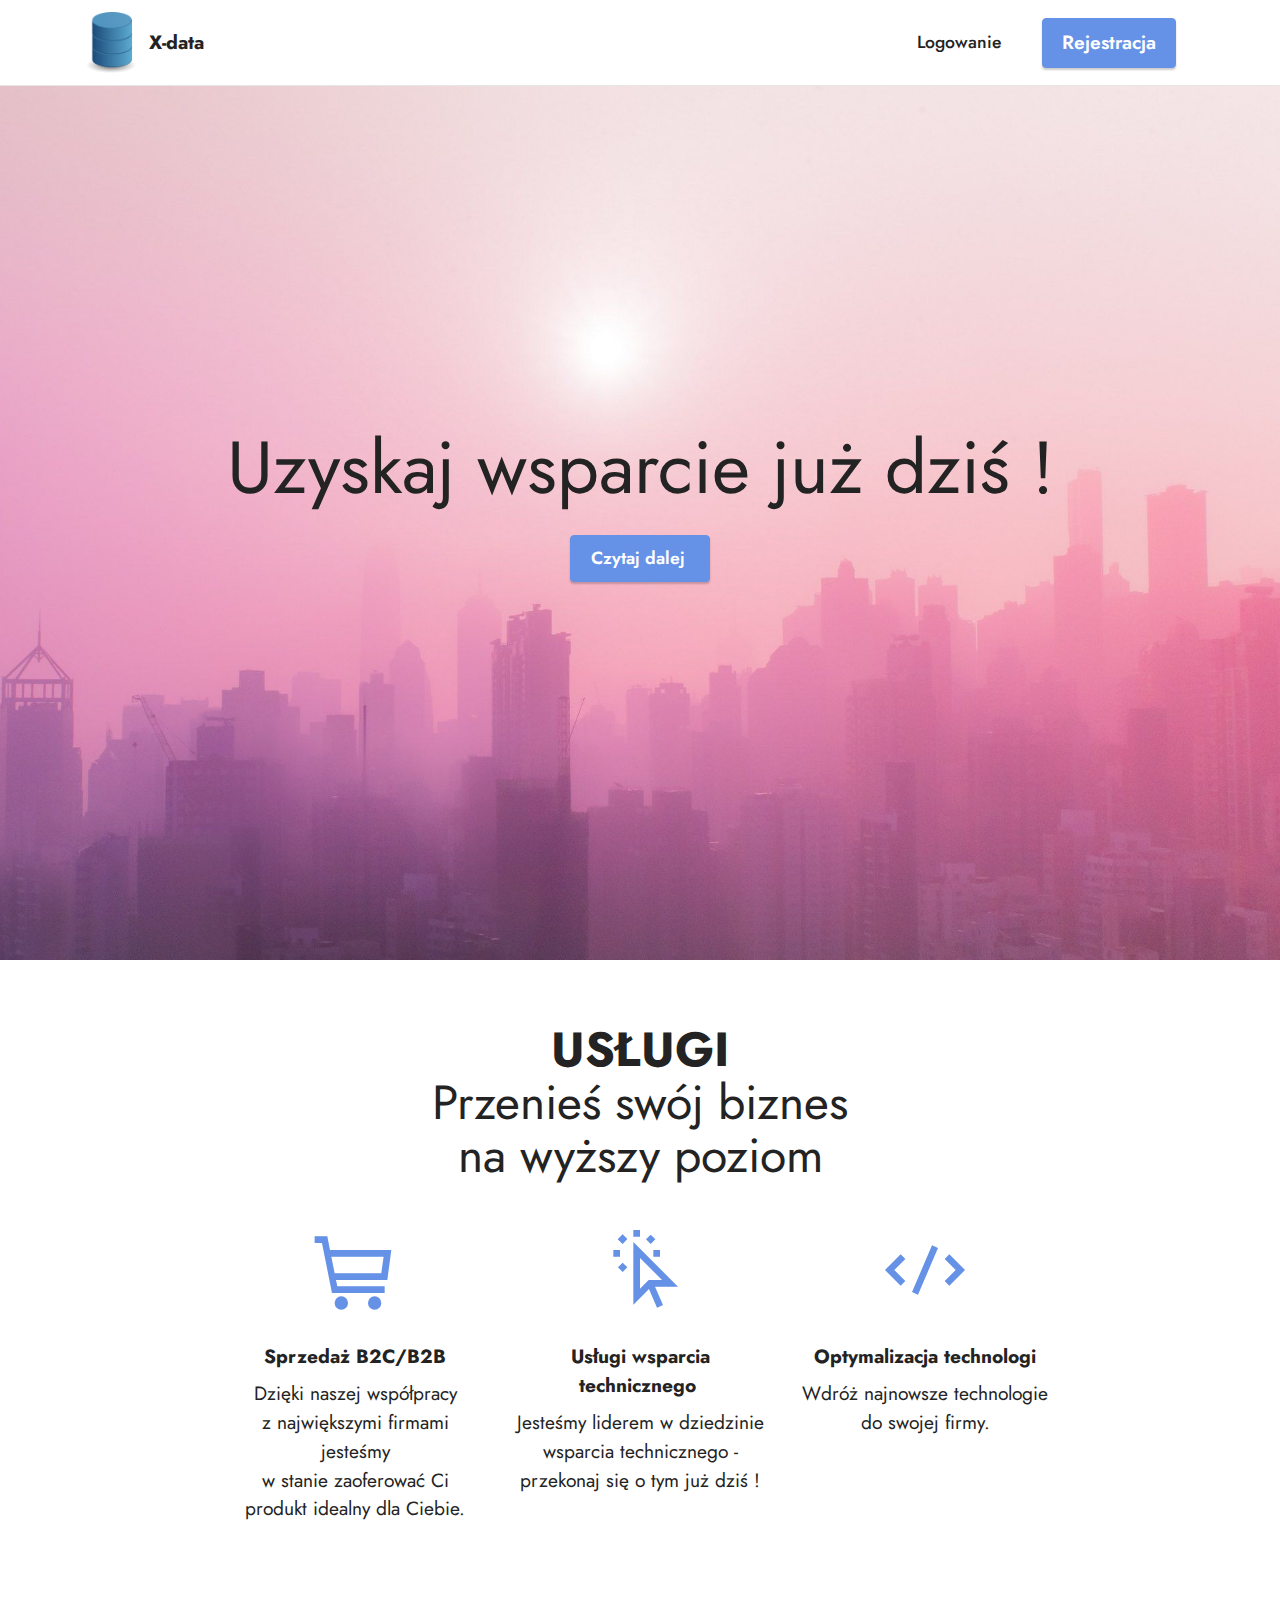
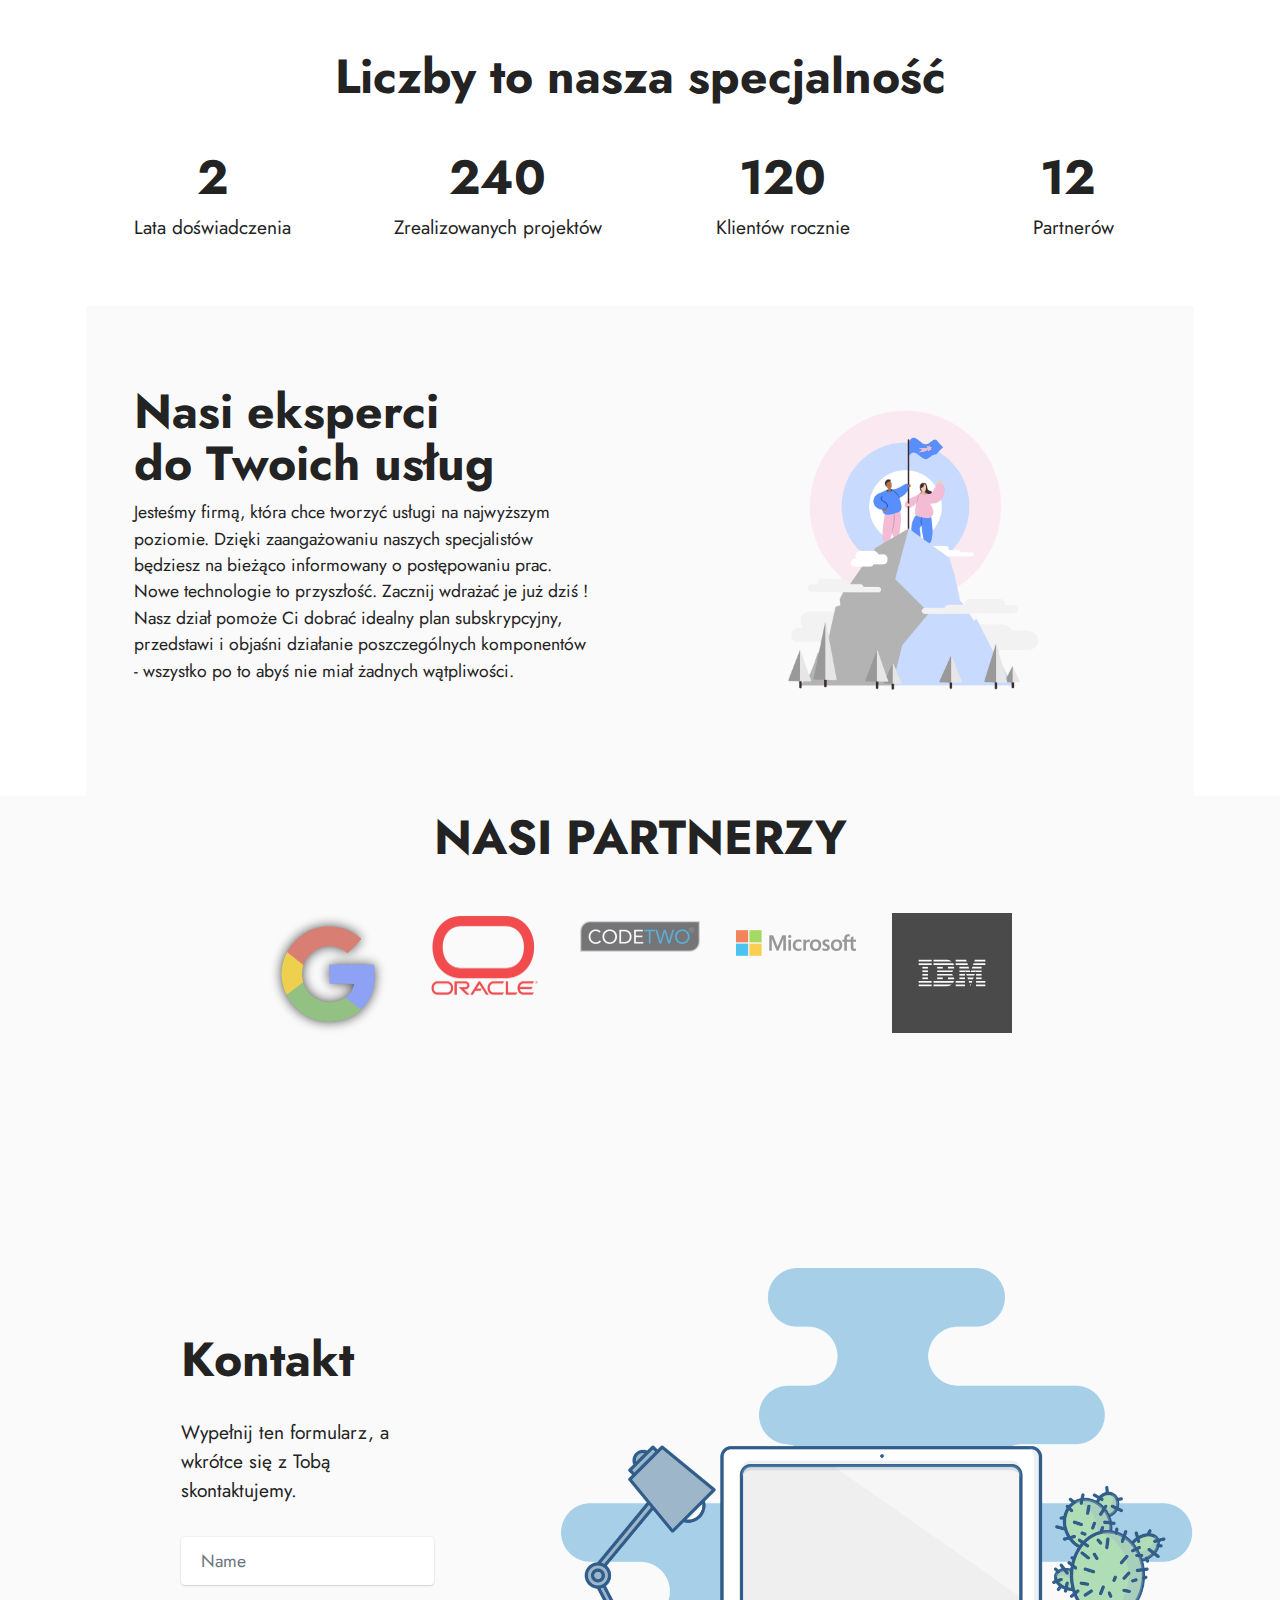
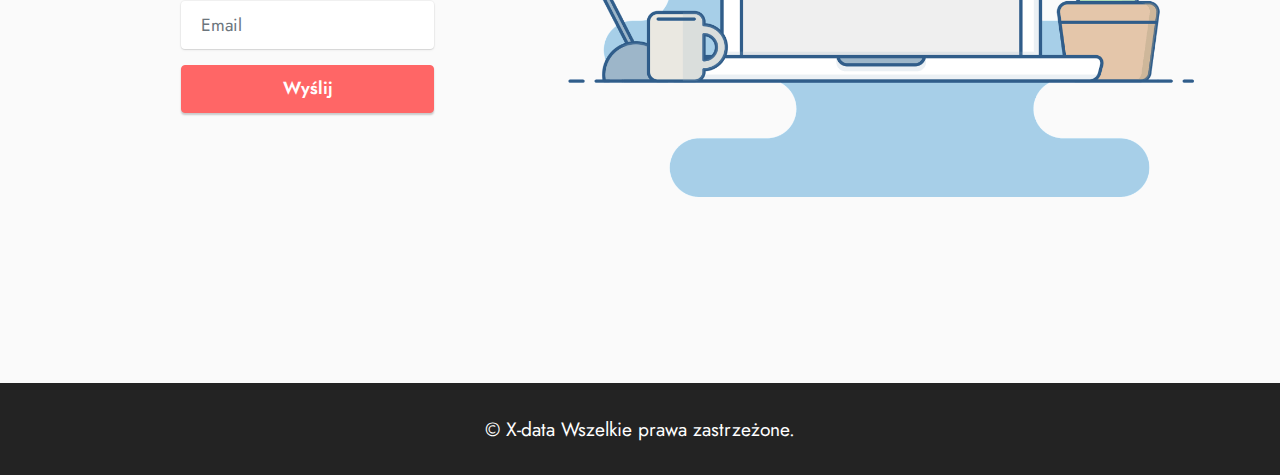
==== index.html @ 36880dd9 "Add files via upload" ====
<!DOCTYPE html>
<html  >
<head>

  <meta charset="UTF-8">
  <meta http-equiv="X-UA-Compatible" content="IE=edge">
  <meta name="generator" content="Mobirise v5.6.8, mobirise.com">
  <meta name="twitter:card" content="summary_large_image"/>
  <meta name="twitter:image:src" content="">
  <meta property="og:image" content="">
  <meta name="twitter:title" content="X-data.pl">
  <meta name="viewport" content="width=device-width, initial-scale=1, minimum-scale=1">
  <link rel="shortcut icon" href="assets/images/mbr-121x146.png" type="image/x-icon">
  <meta name="description" content="">
  
  
  <title>X-data.pl</title>
  <link rel="stylesheet" href="assets/web/assets/mobirise-icons2/mobirise2.css">
  <link rel="stylesheet" href="assets/bootstrap/css/bootstrap.min.css">
  <link rel="stylesheet" href="assets/bootstrap/css/bootstrap-grid.min.css">
  <link rel="stylesheet" href="assets/bootstrap/css/bootstrap-reboot.min.css">
  <link rel="stylesheet" href="assets/parallax/jarallax.css">
  <link rel="stylesheet" href="assets/animatecss/animate.css">
  <link rel="stylesheet" href="assets/dropdown/css/style.css">
  <link rel="stylesheet" href="assets/socicon/css/styles.css">
  <link rel="stylesheet" href="assets/theme/css/style.css">
  <link rel="preload" href="https://fonts.googleapis.com/css?family=Jost:100,200,300,400,500,600,700,800,900,100i,200i,300i,400i,500i,600i,700i,800i,900i&display=swap" as="style" onload="this.onload=null;this.rel='stylesheet'">
  <noscript><link rel="stylesheet" href="https://fonts.googleapis.com/css?family=Jost:100,200,300,400,500,600,700,800,900,100i,200i,300i,400i,500i,600i,700i,800i,900i&display=swap"></noscript>
  <link rel="preload" as="style" href="assets/mobirise/css/mbr-additional.css"><link rel="stylesheet" href="assets/mobirise/css/mbr-additional.css" type="text/css">
  
  
  
  
</head>
<body>
  
  <section data-bs-version="5.1" class="menu cid-s48OLK6784" once="menu" id="menu1-h">
    
    <nav class="navbar navbar-dropdown navbar-fixed-top navbar-expand-lg">
        <div class="container">
            <div class="navbar-brand">
                <span class="navbar-logo">
                    
                        <img src="assets/images/mbr-121x146.png" alt="" style="height: 3.8rem;">
                    
                </span>
                <span class="navbar-caption-wrap"><a class="navbar-caption text-black text-primary display-7" href="index.html#header13-k">X-data</a></span>
            </div>
            <button class="navbar-toggler" type="button" data-toggle="collapse" data-bs-toggle="collapse" data-target="#navbarSupportedContent" data-bs-target="#navbarSupportedContent" aria-controls="navbarNavAltMarkup" aria-expanded="false" aria-label="Toggle navigation">
                <div class="hamburger">
                    <span></span>
                    <span></span>
                    <span></span>
                    <span></span>
                </div>
            </button>
            <div class="collapse navbar-collapse" id="navbarSupportedContent">
                <ul class="navbar-nav nav-dropdown" data-app-modern-menu="true"><li class="nav-item"><a class="nav-link link text-black display-4" href="https://mobirise.com"></a></li><li class="nav-item"><a class="nav-link link text-black text-primary display-4" href="page2.html">Logowanie<br></a></li></ul>
                
                <div class="navbar-buttons mbr-section-btn"><a class="btn btn-primary display-7" href="rejestracja.html#features22-1g">Rejestracja</a></div>
            </div>
        </div>
    </nav>

</section>

<section data-bs-version="5.1" class="header13 cid-t594JQO11H mbr-fullscreen mbr-parallax-background" id="header13-k">

    

    
    

    <div class="align-center container">
        <div class="row justify-content-center">
            <div class="col-12 col-lg-10">
                <h1 class="mbr-section-title mbr-fonts-style mb-3 display-1">Uzyskaj wsparcie już dziś !<br></h1>
                
                
                <div class="mbr-section-btn mt-3"><a class="btn btn-primary display-4" href="index.html#features1-l">Czytaj dalej&nbsp;<br></a></div>
                
            </div>
        </div>
    </div>
</section>

<section data-bs-version="5.1" class="features1 cid-t595F53aN9" id="features1-l">
    

    
    
    <div class="container">
        <div class="row">
            <div class="col-12 col-lg-9">
                <h3 class="mbr-section-title mbr-fonts-style align-center mb-0 display-2"><strong>USŁUGI</strong><br>Przenieś swój biznes<div>na wyższy poziom</div></h3>
                
            </div>
        </div>
        <div class="row">
            <div class="card col-12 col-md-6 col-lg-3">
                <div class="card-wrapper">
                    <div class="card-box align-center">
                        <div class="iconfont-wrapper">
                            <span class="mbr-iconfont mobi-mbri-shopping-cart mobi-mbri"></span>
                        </div>
                        <h5 class="card-title mbr-fonts-style display-7"><strong>Sprzedaż B2C/B2B</strong></h5>
                        <p class="card-text mbr-fonts-style display-7">Dzięki naszej współpracy<br>z największymi firmami jesteśmy<br>w stanie zaoferować Ci produkt idealny dla Ciebie.</p>
                    </div>
                </div>
            </div>
            <div class="card col-12 col-md-6 col-lg-3">
                <div class="card-wrapper">
                    <div class="card-box align-center">
                        <div class="iconfont-wrapper">
                            <span class="mbr-iconfont mobi-mbri-cursor-click mobi-mbri"></span>
                        </div>
                        <h5 class="card-title mbr-fonts-style display-7"><strong>Usługi wsparcia technicznego&nbsp;</strong></h5>
                        <p class="card-text mbr-fonts-style display-7">Jesteśmy liderem w dziedzinie wsparcia technicznego - przekonaj się o tym już dziś !</p>
                    </div>
                </div>
            </div>
            <div class="card col-12 col-md-6 col-lg-3">
                <div class="card-wrapper">
                    <div class="card-box align-center">
                        <div class="iconfont-wrapper">
                            <span class="mbr-iconfont mobi-mbri-code mobi-mbri"></span>
                        </div>
                        <h5 class="card-title mbr-fonts-style display-7"><strong>Optymalizacja technologi</strong></h5>
                        <p class="card-text mbr-fonts-style display-7">Wdróż najnowsze technologie do swojej firmy.</p>
                    </div>
                </div>
            </div>
            
        </div>
    </div>
</section>

<section data-bs-version="5.1" class="features1 cid-t59tWIxvqr" id="features1-1r">
    

    
    
    <div class="container">
        <div class="row">
            <div class="col-12">
                <h3 class="mbr-section-title mbr-fonts-style align-center mb-0 display-2"><strong>Liczby to nasza specjalność</strong></h3>
                
            </div>
        </div>
        <div class="row">
            <div class="card col-12 col-md-6 col-lg-3">
                <div class="card-wrapper">
                    <div class="card-box align-center">
                        
                        <h5 class="card-title mbr-fonts-style display-2"><strong>2</strong></h5>
                        <p class="card-text mbr-fonts-style display-7">Lata doświadczenia</p>
                    </div>
                </div>
            </div>
            <div class="card col-12 col-md-6 col-lg-3">
                <div class="card-wrapper">
                    <div class="card-box align-center">
                        
                        <h5 class="card-title mbr-fonts-style display-2"><strong>240</strong></h5>
                        <p class="card-text mbr-fonts-style display-7">Zrealizowanych projektów</p>
                    </div>
                </div>
            </div>
            <div class="card col-12 col-md-6 col-lg-3">
                <div class="card-wrapper">
                    <div class="card-box align-center">
                        
                        <h5 class="card-title mbr-fonts-style display-2"><strong>120</strong></h5>
                        <p class="card-text mbr-fonts-style display-7">Klientów rocznie</p>
                    </div>
                </div>
            </div>
            <div class="card col-12 col-md-6 col-lg-3">
                <div class="card-wrapper">
                    <div class="card-box align-center">
                        
                        <h5 class="card-title mbr-fonts-style display-2"><strong>12</strong></h5>
                        <p class="card-text mbr-fonts-style display-7">&nbsp; &nbsp;Partnerów&nbsp;</p>
                    </div>
                </div>
            </div>
        </div>
    </div>
</section>

<section data-bs-version="5.1" class="features15 cid-t598faOOi8" id="features16-o">

    

    
    
    <div class="container">
        <div class="content-wrapper">
            <div class="row align-items-center">
                <div class="col-12 col-lg">
                    <div class="text-wrapper">
                        <h6 class="card-title mbr-fonts-style display-2"><strong>Nasi eksperci</strong><div><strong>do Twoich usług</strong></div></h6>
                        <p class="mbr-text mbr-fonts-style mb-4 display-4">Jesteśmy firmą, która chce tworzyć usługi na najwyższym poziomie. Dzięki zaangażowaniu naszych specjalistów będziesz na bieżąco informowany o postępowaniu prac. Nowe technologie to przyszłość. Zacznij wdrażać je już dziś ! Nasz dział pomoże Ci dobrać idealny plan subskrypcyjny, przedstawi i objaśni działanie poszczególnych komponentów - wszystko po to abyś nie miał żadnych wątpliwości.&nbsp;</p>
                        
                    </div>
                </div>
                <div class="col-12 col-lg-6">
                    <div class="image-wrapper">
                        <img src="assets/images/mbr-1476x984.png" alt="Mobirise Website Builder">
                    </div>
                </div>
            </div>
        </div>
    </div>
</section>

<section data-bs-version="5.1" class="clients1 cid-t5986Nh6rn" id="clients1-n">
    
    <div class="images-container container-fluid">
        <div class="mbr-section-head">
            <h3 class="mbr-section-title mbr-fonts-style align-center mb-0 display-2"><strong>NASI PARTNERZY</strong></h3>
            
            
        </div>
        <div class="row justify-content-center mt-4">
            <div class="col-md-3 card">
                <img src="assets/images/mbr-240x244.png" alt="Mobirise Website Builder">
            </div>
            <div class="col-md-3 card">
                <img src="assets/images/oracle-symbol-e1611491423138-240x167.png" alt="Mobirise Website Builder">
            </div>
            <div class="col-md-3 card">
                <img src="assets/images/code-two-240x92.png" alt="Mobirise Website Builder">
            </div>
            <div class="col-md-3 card">
                <img src="assets/images/mbr-240x120.png" alt="Mobirise Website Builder">
            </div>
            <div class="col-md-3 card">
                <img src="assets/images/ibm.svg" alt="Mobirise Website Builder">
            </div>
            
            
            
        </div>
    </div>
</section>

<section data-bs-version="5.1" class="form4 cid-t5dTlHwyqn mbr-fullscreen" id="form4-1s">

    

    

    <div class="container">
        <div class="row content-wrapper justify-content-center">
            <div class="col-lg-3 offset-lg-1 mbr-form" data-form-type="formoid">
                <form action="https://mobirise.eu/" method="POST" class="mbr-form form-with-styler" data-form-title="Form Name"><input type="hidden" name="email" data-form-email="true" value="gzr85RhxU3PkHTu+xCfJn3YNhY/YPxIZ5HTOjmpnyNVI0cAKYphh7+GhdtGLrIbdGuPKYX+6BSIebVIWAhKj8RzxPoFWFLJPCzf9PUBEUNSx4B71JlKHZoO8DQasCHCZ">
                    <div class="row">
                        <div hidden="hidden" data-form-alert="" class="alert alert-success col-12">Dziękujemy za wypełnienie formularza!

Pozdrawiamy 
X-data</div>
                        <div hidden="hidden" data-form-alert-danger="" class="alert alert-danger col-12">
                            Oops...! some problem!
                        </div>
                    </div>
                    <div class="dragArea row">
                        <div class="col-lg-12 col-md-12 col-sm-12">
                            <h1 class="mbr-section-title mb-4 display-2"><strong>Kontakt</strong></h1>
                        </div>
                        <div class="col-lg-12 col-md-12 col-sm-12">
                            <p class="mbr-text mbr-fonts-style mb-4 display-7">Wypełnij ten formularz, a wkrótce się z Tobą skontaktujemy.</p>
                        </div>
                        <div class="col-lg-12 col-md col-12 form-group mb-3" data-for="name">
                            <input type="text" name="name" placeholder="Name" data-form-field="name" class="form-control" value="" id="name-form4-1s">
                        </div>
                        <div class="col-lg-12 col-md col-12 form-group mb-3" data-for="email">
                            <input type="email" name="email" placeholder="Email" data-form-field="email" class="form-control" value="" id="email-form4-1s">
                        </div>
                        <div class="col-12 col-md-auto mbr-section-btn"><button type="submit" class="btn btn-secondary display-4">Wyślij</button></div>
                    </div>
                </form>
            </div>
            <div class="col-lg-7 offset-lg-1 col-12">
                <div class="image-wrapper">
                    <img class="w-100" src="assets/images/mbr-1160x970.png" alt="">
                </div>
            </div>
        </div>
    </div>
</section>

<section data-bs-version="5.1" class="footer3 cid-t5dW2rnoXG" once="footers" id="footer3-1u">

    

    

    <div class="container">
        <div class="media-container-row align-center mbr-white">
            
            
            <div class="row row-copirayt">
                <p class="mbr-text mb-0 mbr-fonts-style mbr-white align-center display-7">
                    © X-data&nbsp;Wszelkie prawa zastrzeżone.</p>
            </div>
        </div>
    </div>
  
  <input name="animation" type="hidden">
  </body>
</html>
---- assets/web/assets/mobirise-icons2/mobirise2.css ----
@font-face {
  font-family: 'Moririse2';
  font-display: swap;
  src:  url('mobirise2.eot?f2bix4');
  src:  url('mobirise2.eot?f2bix4#iefix') format('embedded-opentype'),
    url('mobirise2.ttf?f2bix4') format('truetype'),
    url('mobirise2.woff?f2bix4') format('woff'),
    url('mobirise2.svg?f2bix4#mobirise2') format('svg');
  font-weight: normal;
  font-style: normal;
}

[class^="mobi-"], [class*=" mobi-"] {
  /* use !important to prevent issues with browser extensions that change fonts */
  font-family: 'Moririse2' !important;
  speak: none;
  font-style: normal;
  font-weight: normal;
  font-variant: normal;
  text-transform: none;
  line-height: 1;

  /* Better Font Rendering =========== */
  -webkit-font-smoothing: antialiased;
  -moz-osx-font-smoothing: grayscale;
}

.mobi-mbri-add-submenu:before {
  content: "\e900";
}
.mobi-mbri-alert:before {
  content: "\e901";
}
.mobi-mbri-align-center:before {
  content: "\e902";
}
.mobi-mbri-align-justify:before {
  content: "\e903";
}
.mobi-mbri-align-left:before {
  content: "\e904";
}
.mobi-mbri-align-right:before {
  content: "\e905";
}
.mobi-mbri-android:before {
  content: "\e906";
}
.mobi-mbri-apple:before {
  content: "\e907";
}
.mobi-mbri-arrow-down:before {
  content: "\e908";
}
.mobi-mbri-arrow-next:before {
  content: "\e909";
}
.mobi-mbri-arrow-prev:before {
  content: "\e90a";
}
.mobi-mbri-arrow-up:before {
  content: "\e90b";
}
.mobi-mbri-bold:before {
  content: "\e90c";
}
.mobi-mbri-bookmark:before {
  content: "\e90d";
}
.mobi-mbri-bootstrap:before {
  content: "\e90e";
}
.mobi-mbri-briefcase:before {
  content: "\e90f";
}
.mobi-mbri-browse:before {
  content: "\e910";
}
.mobi-mbri-bulleted-list:before {
  content: "\e911";
}
.mobi-mbri-calendar:before {
  content: "\e912";
}
.mobi-mbri-camera:before {
  content: "\e913";
}
.mobi-mbri-cart-add:before {
  content: "\e914";
}
.mobi-mbri-cart-full:before {
  content: "\e915";
}
.mobi-mbri-cash:before {
  content: "\e916";
}
.mobi-mbri-change-style:before {
  content: "\e917";
}
.mobi-mbri-chat:before {
  content: "\e918";
}
.mobi-mbri-clock:before {
  content: "\e919";
}
.mobi-mbri-close:before {
  content: "\e91a";
}
.mobi-mbri-cloud:before {
  content: "\e91b";
}
.mobi-mbri-code:before {
  content: "\e91c";
}
.mobi-mbri-contact-form:before {
  content: "\e91d";
}
.mobi-mbri-credit-card:before {
  content: "\e91e";
}
.mobi-mbri-cursor-click:before {
  content: "\e91f";
}
.mobi-mbri-cust-feedback:before {
  content: "\e920";
}
.mobi-mbri-database:before {
  content: "\e921";
}
.mobi-mbri-delivery:before {
  content: "\e922";
}
.mobi-mbri-desktop:before {
  content: "\e923";
}
.mobi-mbri-devices:before {
  content: "\e924";
}
.mobi-mbri-down:before {
  content: "\e925";
}
.mobi-mbri-download-2:before {
  content: "\e926";
}
.mobi-mbri-download:before {
  content: "\e927";
}
.mobi-mbri-drag-n-drop-2:before {
  content: "\e928";
}
.mobi-mbri-drag-n-drop:before {
  content: "\e929";
}
.mobi-mbri-edit-2:before {
  content: "\e92a";
}
.mobi-mbri-edit:before {
  content: "\e92b";
}
.mobi-mbri-error:before {
  content: "\e92c";
}
.mobi-mbri-extension:before {
  content: "\e92d";
}
.mobi-mbri-features:before {
  content: "\e92e";
}
.mobi-mbri-file:before {
  content: "\e92f";
}
.mobi-mbri-flag:before {
  content: "\e930";
}
.mobi-mbri-folder:before {
  content: "\e931";
}
.mobi-mbri-gift:before {
  content: "\e932";
}
.mobi-mbri-github:before {
  content: "\e933";
}
.mobi-mbri-globe-2:before {
  content: "\e934";
}
.mobi-mbri-globe:before {
  content: "\e935";
}
.mobi-mbri-growing-chart:before {
  content: "\e936";
}
.mobi-mbri-hearth:before {
  content: "\e937";
}
.mobi-mbri-help:before {
  content: "\e938";
}
.mobi-mbri-home:before {
  content: "\e939";
}
.mobi-mbri-hot-cup:before {
  content: "\e93a";
}
.mobi-mbri-idea:before {
  content: "\e93b";
}
.mobi-mbri-image-gallery:before {
  content: "\e93c";
}
.mobi-mbri-image-slider:before {
  content: "\e93d";
}
.mobi-mbri-info:before {
  content: "\e93e";
}
.mobi-mbri-italic:before {
  content: "\e93f";
}
.mobi-mbri-key:before {
  content: "\e940";
}
.mobi-mbri-laptop:before {
  content: "\e941";
}
.mobi-mbri-layers:before {
  content: "\e942";
}
.mobi-mbri-left-right:before {
  content: "\e943";
}
.mobi-mbri-left:before {
  content: "\e944";
}
.mobi-mbri-letter:before {
  content: "\e945";
}
.mobi-mbri-like:before {
  content: "\e946";
}
.mobi-mbri-link:before {
  content: "\e947";
}
.mobi-mbri-lock:before {
  content: "\e948";
}
.mobi-mbri-login:before {
  content: "\e949";
}
.mobi-mbri-logout:before {
  content: "\e94a";
}
.mobi-mbri-magic-stick:before {
  content: "\e94b";
}
.mobi-mbri-map-pin:before {
  content: "\e94c";
}
.mobi-mbri-menu:before {
  content: "\e94d";
}
.mobi-mbri-mobile-2:before {
  content: "\e94e";
}
.mobi-mbri-mobile-horizontal:before {
  content: "\e94f";
}
.mobi-mbri-mobile:before {
  content: "\e950";
}
.mobi-mbri-mobirise:before {
  content: "\e951";
}
.mobi-mbri-more-horizontal:before {
  content: "\e952";
}
.mobi-mbri-more-vertical:before {
  content: "\e953";
}
.mobi-mbri-music:before {
  content: "\e954";
}
.mobi-mbri-new-file:before {
  content: "\e955";
}
.mobi-mbri-numbered-list:before {
  content: "\e956";
}
.mobi-mbri-opened-folder:before {
  content: "\e957";
}
.mobi-mbri-pages:before {
  content: "\e958";
}
.mobi-mbri-paper-plane:before {
  content: "\e959";
}
.mobi-mbri-paperclip:before {
  content: "\e95a";
}
.mobi-mbri-phone:before {
  content: "\e95b";
}
.mobi-mbri-photo:before {
  content: "\e95c";
}
.mobi-mbri-photos:before {
  content: "\e95d";
}
.mobi-mbri-pin:before {
  content: "\e95e";
}
.mobi-mbri-play:before {
  content: "\e95f";
}
.mobi-mbri-plus:before {
  content: "\e960";
}
.mobi-mbri-preview:before {
  content: "\e961";
}
.mobi-mbri-print:before {
  content: "\e962";
}
.mobi-mbri-protect:before {
  content: "\e963";
}
.mobi-mbri-question:before {
  content: "\e964";
}
.mobi-mbri-quote-left:before {
  content: "\e965";
}
.mobi-mbri-quote-right:before {
  content: "\e966";
}
.mobi-mbri-redo:before {
  content: "\e967";
}
.mobi-mbri-refresh:before {
  content: "\e968";
}
.mobi-mbri-responsive-2:before {
  content: "\e969";
}
.mobi-mbri-responsive:before {
  content: "\e96a";
}
.mobi-mbri-right:before {
  content: "\e96b";
}
.mobi-mbri-rocket:before {
  content: "\e96c";
}
.mobi-mbri-sad-face:before {
  content: "\e96d";
}
.mobi-mbri-sale:before {
  content: "\e96e";
}
.mobi-mbri-save:before {
  content: "\e96f";
}
.mobi-mbri-search:before {
  content: "\e970";
}
.mobi-mbri-setting-2:before {
  content: "\e971";
}
.mobi-mbri-setting-3:before {
  content: "\e972";
}
.mobi-mbri-setting:before {
  content: "\e973";
}
.mobi-mbri-share:before {
  content: "\e974";
}
.mobi-mbri-shopping-bag:before {
  content: "\e975";
}
.mobi-mbri-shopping-basket:before {
  content: "\e976";
}
.mobi-mbri-shopping-cart:before {
  content: "\e977";
}
.mobi-mbri-sites:before {
  content: "\e978";
}
.mobi-mbri-smile-face:before {
  content: "\e979";
}
.mobi-mbri-speed:before {
  content: "\e97a";
}
.mobi-mbri-star:before {
  content: "\e97b";
}
.mobi-mbri-success:before {
  content: "\e97c";
}
.mobi-mbri-sun:before {
  content: "\e97d";
}
.mobi-mbri-sun2:before {
  content: "\e97e";
}
.mobi-mbri-tablet-vertical:before {
  content: "\e97f";
}
.mobi-mbri-tablet:before {
  content: "\e980";
}
.mobi-mbri-target:before {
  content: "\e981";
}
.mobi-mbri-timer:before {
  content: "\e982";
}
.mobi-mbri-to-ftp:before {
  content: "\e983";
}
.mobi-mbri-to-local-drive:before {
  content: "\e984";
}
.mobi-mbri-touch-swipe:before {
  content: "\e985";
}
.mobi-mbri-touch:before {
  content: "\e986";
}
.mobi-mbri-trash:before {
  content: "\e987";
}
.mobi-mbri-underline:before {
  content: "\e988";
}
.mobi-mbri-undo:before {
  content: "\e989";
}
.mobi-mbri-unlink:before {
  content: "\e98a";
}
.mobi-mbri-unlock:before {
  content: "\e98b";
}
.mobi-mbri-up-down:before {
  content: "\e98c";
}
.mobi-mbri-up:before {
  content: "\e98d";
}
.mobi-mbri-update:before {
  content: "\e98e";
}
.mobi-mbri-upload-2:before {
  content: "\e98f";
}
.mobi-mbri-upload:before {
  content: "\e990";
}
.mobi-mbri-user-2:before {
  content: "\e991";
}
.mobi-mbri-user:before {
  content: "\e992";
}
.mobi-mbri-users:before {
  content: "\e993";
}
.mobi-mbri-video-play:before {
  content: "\e994";
}
.mobi-mbri-video:before {
  content: "\e995";
}
.mobi-mbri-watch:before {
  content: "\e996";
}
.mobi-mbri-website-theme-2:before {
  content: "\e997";
}
.mobi-mbri-website-theme:before {
  content: "\e998";
}
.mobi-mbri-wifi:before {
  content: "\e999";
}
.mobi-mbri-windows:before {
  content: "\e99a";
}
.mobi-mbri-zoom-in:before {
  content: "\e99b";
}
.mobi-mbri-zoom-out:before {
  content: "\e99c";
}
---- assets/parallax/jarallax.css ----
.jarallax {
    position: relative;
    z-index: 0;
}
.jarallax > .jarallax-img {
    position: absolute;
    object-fit: cover;
    /* support for plugin https://github.com/bfred-it/object-fit-images */
    font-family: 'object-fit: cover;';
    top: 0;
    left: 0;
    width: 100%;
    height: 100%;
    z-index: -1;
}
---- assets/dropdown/css/style.css ----
.navbar-dropdown {
  left: 0;
  padding: 0;
  position: absolute;
  right: 0;
  top: 0;
  transition: all 0.45s ease;
  z-index: 1030;
  background: #282828; }
  .navbar-dropdown .navbar-logo {
    margin-right: 0.8rem;
    transition: margin 0.3s ease-in-out;
    vertical-align: middle; }
    .navbar-dropdown .navbar-logo img {
      height: 3.125rem;
      transition: all 0.3s ease-in-out; }
    .navbar-dropdown .navbar-logo.mbr-iconfont {
      font-size: 3.125rem;
      line-height: 3.125rem; }
  .navbar-dropdown .navbar-caption {
    font-weight: 700;
    white-space: normal;
    vertical-align: -4px;
    line-height: 3.125rem !important; }
    .navbar-dropdown .navbar-caption, .navbar-dropdown .navbar-caption:hover {
      color: inherit;
      text-decoration: none; }
  .navbar-dropdown .mbr-iconfont + .navbar-caption {
    vertical-align: -1px; }
  .navbar-dropdown.navbar-fixed-top {
    position: fixed; }
  .navbar-dropdown .navbar-brand span {
    vertical-align: -4px; }
  .navbar-dropdown.bg-color.transparent {
    background: none; }
  .navbar-dropdown.navbar-short .navbar-brand {
    padding: 0.625rem 0; }
    .navbar-dropdown.navbar-short .navbar-brand span {
      vertical-align: -1px; }
  .navbar-dropdown.navbar-short .navbar-caption {
    line-height: 2.375rem !important;
    vertical-align: -2px; }
  .navbar-dropdown.navbar-short .navbar-logo {
    margin-right: 0.5rem; }
    .navbar-dropdown.navbar-short .navbar-logo img {
      height: 2.375rem; }
    .navbar-dropdown.navbar-short .navbar-logo.mbr-iconfont {
      font-size: 2.375rem;
      line-height: 2.375rem; }
  .navbar-dropdown.navbar-short .mbr-table-cell {
    height: 3.625rem; }
  .navbar-dropdown .navbar-close {
    left: 0.6875rem;
    position: fixed;
    top: 0.75rem;
    z-index: 1000; }
  .navbar-dropdown .hamburger-icon {
    content: "";
    display: inline-block;
    vertical-align: middle;
    width: 16px;
    -webkit-box-shadow: 0 -6px 0 1px #282828,0 0 0 1px #282828,0 6px 0 1px #282828;
    -moz-box-shadow: 0 -6px 0 1px #282828,0 0 0 1px #282828,0 6px 0 1px #282828;
    box-shadow: 0 -6px 0 1px #282828,0 0 0 1px #282828,0 6px 0 1px #282828; }

.dropdown-menu .dropdown-toggle[data-toggle="dropdown-submenu"]::after {
  border-bottom: 0.35em solid transparent;
  border-left: 0.35em solid;
  border-right: 0;
  border-top: 0.35em solid transparent;
  margin-left: 0.3rem; }

.dropdown-menu .dropdown-item:focus {
  outline: 0; }

.nav-dropdown {
  font-size: 0.75rem;
  font-weight: 500;
  height: auto !important; }
  .nav-dropdown .nav-btn {
    padding-left: 1rem; }
  .nav-dropdown .link {
    margin: .667em 1.667em;
    font-weight: 500;
    padding: 0;
    transition: color .2s ease-in-out; }
    .nav-dropdown .link.dropdown-toggle {
      margin-right: 2.583em; }
      .nav-dropdown .link.dropdown-toggle::after {
        margin-left: .25rem;
        border-top: 0.35em solid;
        border-right: 0.35em solid transparent;
        border-left: 0.35em solid transparent;
        border-bottom: 0; }
      .nav-dropdown .link.dropdown-toggle[aria-expanded="true"] {
        margin: 0;
        padding: 0.667em 3.263em  0.667em 1.667em; }
  .nav-dropdown .link::after,
  .nav-dropdown .dropdown-item::after {
    color: inherit; }
  .nav-dropdown .btn {
    font-size: 0.75rem;
    font-weight: 700;
    letter-spacing: 0;
    margin-bottom: 0;
    padding-left: 1.25rem;
    padding-right: 1.25rem; }
  .nav-dropdown .dropdown-menu {
    border-radius: 0;
    border: 0;
    left: 0;
    margin: 0;
    padding-bottom: 1.25rem;
    padding-top: 1.25rem;
    position: relative; }
  .nav-dropdown .dropdown-submenu {
    margin-left: 0.125rem;
    top: 0; }
  .nav-dropdown .dropdown-item {
    font-weight: 500;
    line-height: 2;
    padding: 0.3846em 4.615em 0.3846em 1.5385em;
    position: relative;
    transition: color .2s ease-in-out, background-color .2s ease-in-out; }
    .nav-dropdown .dropdown-item::after {
      margin-top: -0.3077em;
      position: absolute;
      right: 1.1538em;
      top: 50%; }
    .nav-dropdown .dropdown-item:focus, .nav-dropdown .dropdown-item:hover {
      background: none; }

@media (max-width: 767px) {
  .nav-dropdown.navbar-toggleable-sm {
    bottom: 0;
    display: none;
    left: 0;
    overflow-x: hidden;
    position: fixed;
    top: 0;
    transform: translateX(-100%);
    -ms-transform: translateX(-100%);
    -webkit-transform: translateX(-100%);
    width: 18.75rem;
    z-index: 999; } }
.nav-dropdown.navbar-toggleable-xl {
  bottom: 0;
  display: none;
  left: 0;
  overflow-x: hidden;
  position: fixed;
  top: 0;
  transform: translateX(-100%);
  -ms-transform: translateX(-100%);
  -webkit-transform: translateX(-100%);
  width: 18.75rem;
  z-index: 999; }

.nav-dropdown-sm {
  display: block !important;
  overflow-x: hidden;
  overflow: auto;
  padding-top: 3.875rem; }
  .nav-dropdown-sm::after {
    content: "";
    display: block;
    height: 3rem;
    width: 100%; }
  .nav-dropdown-sm.collapse.in ~ .navbar-close {
    display: block !important; }
  .nav-dropdown-sm.collapsing, .nav-dropdown-sm.collapse.in {
    transform: translateX(0);
    -ms-transform: translateX(0);
    -webkit-transform: translateX(0);
    transition: all 0.25s ease-out;
    -webkit-transition: all 0.25s ease-out;
    background: #282828; }
  .nav-dropdown-sm.collapsing[aria-expanded="false"] {
    transform: translateX(-100%);
    -ms-transform: translateX(-100%);
    -webkit-transform: translateX(-100%); }
  .nav-dropdown-sm .nav-item {
    display: block;
    margin-left: 0 !important;
    padding-left: 0; }
  .nav-dropdown-sm .link,
  .nav-dropdown-sm .dropdown-item {
    border-top: 1px dotted rgba(255, 255, 255, 0.1);
    font-size: 0.8125rem;
    line-height: 1.6;
    margin: 0 !important;
    padding: 0.875rem 2.4rem 0.875rem 1.5625rem !important;
    position: relative;
    white-space: normal; }
    .nav-dropdown-sm .link:focus, .nav-dropdown-sm .link:hover,
    .nav-dropdown-sm .dropdown-item:focus,
    .nav-dropdown-sm .dropdown-item:hover {
      background: rgba(0, 0, 0, 0.2) !important;
      color: #c0a375; }
  .nav-dropdown-sm .nav-btn {
    position: relative;
    padding: 1.5625rem 1.5625rem 0 1.5625rem; }
    .nav-dropdown-sm .nav-btn::before {
      border-top: 1px dotted rgba(255, 255, 255, 0.1);
      content: "";
      left: 0;
      position: absolute;
      top: 0;
      width: 100%; }
    .nav-dropdown-sm .nav-btn + .nav-btn {
      padding-top: 0.625rem; }
      .nav-dropdown-sm .nav-btn + .nav-btn::before {
        display: none; }
  .nav-dropdown-sm .btn {
    padding: 0.625rem 0; }
  .nav-dropdown-sm .dropdown-toggle[data-toggle="dropdown-submenu"]::after {
    margin-left: .25rem;
    border-top: 0.35em solid;
    border-right: 0.35em solid transparent;
    border-left: 0.35em solid transparent;
    border-bottom: 0; }
  .nav-dropdown-sm .dropdown-toggle[data-toggle="dropdown-submenu"][aria-expanded="true"]::after {
    border-top: 0;
    border-right: 0.35em solid transparent;
    border-left: 0.35em solid transparent;
    border-bottom: 0.35em solid; }
  .nav-dropdown-sm .dropdown-menu {
    margin: 0;
    padding: 0;
    position: relative;
    top: 0;
    left: 0;
    width: 100%;
    border: 0;
    float: none;
    border-radius: 0;
    background: none; }
  .nav-dropdown-sm .dropdown-submenu {
    left: 100%;
    margin-left: 0.125rem;
    margin-top: -1.25rem;
    top: 0; }

.navbar-toggleable-sm .nav-dropdown .dropdown-menu {
  position: absolute; }

.navbar-toggleable-sm .nav-dropdown .dropdown-submenu {
  left: 100%;
  margin-left: 0.125rem;
  margin-top: -1.25rem;
  top: 0; }

.navbar-toggleable-sm.opened .nav-dropdown .dropdown-menu {
  position: relative; }

.navbar-toggleable-sm.opened .nav-dropdown .dropdown-submenu {
  left: 0;
  margin-left: 00rem;
  margin-top: 0rem;
  top: 0; }

.is-builder .nav-dropdown.collapsing {
  transition: none !important; }
---- assets/socicon/css/styles.css ----
@charset "UTF-8";

@font-face {
  font-family: 'Socicon';
  src:  url('../fonts/socicon.eot');
  src:  url('../fonts/socicon.eot?#iefix') format('embedded-opentype'),
    url('../fonts/socicon.woff2') format('woff2'),
    url('../fonts/socicon.ttf') format('truetype'),
    url('../fonts/socicon.woff') format('woff'),
    url('../fonts/socicon.svg#socicon') format('svg');
  font-weight: normal;
  font-style: normal;
  font-display: swap;
}

[data-icon]:before {
  font-family: "socicon" !important;
  content: attr(data-icon);
  font-style: normal !important;
  font-weight: normal !important;
  font-variant: normal !important;
  text-transform: none !important;
  speak: none;
  line-height: 1;
  -webkit-font-smoothing: antialiased;
  -moz-osx-font-smoothing: grayscale;
}

[class^="socicon-"], [class*=" socicon-"] {
  /* use !important to prevent issues with browser extensions that change fonts */
  font-family: 'Socicon' !important;
  speak: none;
  font-style: normal;
  font-weight: normal;
  font-variant: normal;
  text-transform: none;
  line-height: 1;

  /* Better Font Rendering =========== */
  -webkit-font-smoothing: antialiased;
  -moz-osx-font-smoothing: grayscale;
}

.socicon-eitaa:before {
  content: "\e97c";
}
.socicon-soroush:before {
  content: "\e97d";
}
.socicon-bale:before {
  content: "\e97e";
}
.socicon-zazzle:before {
  content: "\e97b";
}
.socicon-society6:before {
  content: "\e97a";
}
.socicon-redbubble:before {
  content: "\e979";
}
.socicon-avvo:before {
  content: "\e978";
}
.socicon-stitcher:before {
  content: "\e977";
}
.socicon-googlehangouts:before {
  content: "\e974";
}
.socicon-dlive:before {
  content: "\e975";
}
.socicon-vsco:before {
  content: "\e976";
}
.socicon-flipboard:before {
  content: "\e973";
}
.socicon-ubuntu:before {
  content: "\e958";
}
.socicon-artstation:before {
  content: "\e959";
}
.socicon-invision:before {
  content: "\e95a";
}
.socicon-torial:before {
  content: "\e95b";
}
.socicon-collectorz:before {
  content: "\e95c";
}
.socicon-seenthis:before {
  content: "\e95d";
}
.socicon-googleplaymusic:before {
  content: "\e95e";
}
.socicon-debian:before {
  content: "\e95f";
}
.socicon-filmfreeway:before {
  content: "\e960";
}
.socicon-gnome:before {
  content: "\e961";
}
.socicon-itchio:before {
  content: "\e962";
}
.socicon-jamendo:before {
  content: "\e963";
}
.socicon-mix:before {
  content: "\e964";
}
.socicon-sharepoint:before {
  content: "\e965";
}
.socicon-tinder:before {
  content: "\e966";
}
.socicon-windguru:before {
  content: "\e967";
}
.socicon-cdbaby:before {
  content: "\e968";
}
.socicon-elementaryos:before {
  content: "\e969";
}
.socicon-stage32:before {
  content: "\e96a";
}
.socicon-tiktok:before {
  content: "\e96b";
}
.socicon-gitter:before {
  content: "\e96c";
}
.socicon-letterboxd:before {
  content: "\e96d";
}
.socicon-threema:before {
  content: "\e96e";
}
.socicon-splice:before {
  content: "\e96f";
}
.socicon-metapop:before {
  content: "\e970";
}
.socicon-naver:before {
  content: "\e971";
}
.socicon-remote:before {
  content: "\e972";
}
.socicon-internet:before {
  content: "\e957";
}
.socicon-moddb:before {
  content: "\e94b";
}
.socicon-indiedb:before {
  content: "\e94c";
}
.socicon-traxsource:before {
  content: "\e94d";
}
.socicon-gamefor:before {
  content: "\e94e";
}
.socicon-pixiv:before {
  content: "\e94f";
}
.socicon-myanimelist:before {
  content: "\e950";
}
.socicon-blackberry:before {
  content: "\e951";
}
.socicon-wickr:before {
  content: "\e952";
}
.socicon-spip:before {
  content: "\e953";
}
.socicon-napster:before {
  content: "\e954";
}
.socicon-beatport:before {
  content: "\e955";
}
.socicon-hackerone:before {
  content: "\e956";
}
.socicon-hackernews:before {
  content: "\e946";
}
.socicon-smashwords:before {
  content: "\e947";
}
.socicon-kobo:before {
  content: "\e948";
}
.socicon-bookbub:before {
  content: "\e949";
}
.socicon-mailru:before {
  content: "\e94a";
}
.socicon-gitlab:before {
  content: "\e945";
}
.socicon-instructables:before {
  content: "\e944";
}
.socicon-portfolio:before {
  content: "\e943";
}
.socicon-codered:before {
  content: "\e940";
}
.socicon-origin:before {
  content: "\e941";
}
.socicon-nextdoor:before {
  content: "\e942";
}
.socicon-udemy:before {
  content: "\e93f";
}
.socicon-livemaster:before {
  content: "\e93e";
}
.socicon-crunchbase:before {
  content: "\e93b";
}
.socicon-homefy:before {
  content: "\e93c";
}
.socicon-calendly:before {
  content: "\e93d";
}
.socicon-realtor:before {
  content: "\e90f";
}
.socicon-tidal:before {
  content: "\e910";
}
.socicon-qobuz:before {
  content: "\e911";
}
.socicon-natgeo:before {
  content: "\e912";
}
.socicon-mastodon:before {
  content: "\e913";
}
.socicon-unsplash:before {
  content: "\e914";
}
.socicon-homeadvisor:before {
  content: "\e915";
}
.socicon-angieslist:before {
  content: "\e916";
}
.socicon-codepen:before {
  content: "\e917";
}
.socicon-slack:before {
  content: "\e918";
}
.socicon-openaigym:before {
  content: "\e919";
}
.socicon-logmein:before {
  content: "\e91a";
}
.socicon-fiverr:before {
  content: "\e91b";
}
.socicon-gotomeeting:before {
  content: "\e91c";
}
.socicon-aliexpress:before {
  content: "\e91d";
}
.socicon-guru:before {
  content: "\e91e";
}
.socicon-appstore:before {
  content: "\e91f";
}
.socicon-homes:before {
  content: "\e920";
}
.socicon-zoom:before {
  content: "\e921";
}
.socicon-alibaba:before {
  content: "\e922";
}
.socicon-craigslist:before {
  content: "\e923";
}
.socicon-wix:before {
  content: "\e924";
}
.socicon-redfin:before {
  content: "\e925";
}
.socicon-googlecalendar:before {
  content: "\e926";
}
.socicon-shopify:before {
  content: "\e927";
}
.socicon-freelancer:before {
  content: "\e928";
}
.socicon-seedrs:before {
  content: "\e929";
}
.socicon-bing:before {
  content: "\e92a";
}
.socicon-doodle:before {
  content: "\e92b";
}
.socicon-bonanza:before {
  content: "\e92c";
}
.socicon-squarespace:before {
  content: "\e92d";
}
.socicon-toptal:before {
  content: "\e92e";
}
.socicon-gust:before {
  content: "\e92f";
}
.socicon-ask:before {
  content: "\e930";
}
.socicon-trulia:before {
  content: "\e931";
}
.socicon-loomly:before {
  content: "\e932";
}
.socicon-ghost:before {
  content: "\e933";
}
.socicon-upwork:before {
  content: "\e934";
}
.socicon-fundable:before {
  content: "\e935";
}
.socicon-booking:before {
  content: "\e936";
}
.socicon-googlemaps:before {
  content: "\e937";
}
.socicon-zillow:before {
  content: "\e938";
}
.socicon-niconico:before {
  content: "\e939";
}
.socicon-toneden:before {
  content: "\e93a";
}
.socicon-augment:before {
  content: "\e908";
}
.socicon-bitbucket:before {
  content: "\e909";
}
.socicon-fyuse:before {
  content: "\e90a";
}
.socicon-yt-gaming:before {
  content: "\e90b";
}
.socicon-sketchfab:before {
  content: "\e90c";
}
.socicon-mobcrush:before {
  content: "\e90d";
}
.socicon-microsoft:before {
  content: "\e90e";
}
.socicon-pandora:before {
  content: "\e907";
}
.socicon-messenger:before {
  content: "\e906";
}
.socicon-gamewisp:before {
  content: "\e905";
}
.socicon-bloglovin:before {
  content: "\e904";
}
.socicon-tunein:before {
  content: "\e903";
}
.socicon-gamejolt:before {
  content: "\e901";
}
.socicon-trello:before {
  content: "\e902";
}
.socicon-spreadshirt:before {
  content: "\e900";
}
.socicon-500px:before {
  content: "\e000";
}
.socicon-8tracks:before {
  content: "\e001";
}
.socicon-airbnb:before {
  content: "\e002";
}
.socicon-alliance:before {
  content: "\e003";
}
.socicon-amazon:before {
  content: "\e004";
}
.socicon-amplement:before {
  content: "\e005";
}
.socicon-android:before {
  content: "\e006";
}
.socicon-angellist:before {
  content: "\e007";
}
.socicon-apple:before {
  content: "\e008";
}
.socicon-appnet:before {
  content: "\e009";
}
.socicon-baidu:before {
  content: "\e00a";
}
.socicon-bandcamp:before {
  content: "\e00b";
}
.socicon-battlenet:before {
  content: "\e00c";
}
.socicon-mixer:before {
  content: "\e00d";
}
.socicon-bebee:before {
  content: "\e00e";
}
.socicon-bebo:before {
  content: "\e00f";
}
.socicon-behance:before {
  content: "\e010";
}
.socicon-blizzard:before {
  content: "\e011";
}
.socicon-blogger:before {
  content: "\e012";
}
.socicon-buffer:before {
  content: "\e013";
}
.socicon-chrome:before {
  content: "\e014";
}
.socicon-coderwall:before {
  content: "\e015";
}
.socicon-curse:before {
  content: "\e016";
}
.socicon-dailymotion:before {
  content: "\e017";
}
.socicon-deezer:before {
  content: "\e018";
}
.socicon-delicious:before {
  content: "\e019";
}
.socicon-deviantart:before {
  content: "\e01a";
}
.socicon-diablo:before {
  content: "\e01b";
}
.socicon-digg:before {
  content: "\e01c";
}
.socicon-discord:before {
  content: "\e01d";
}
.socicon-disqus:before {
  content: "\e01e";
}
.socicon-douban:before {
  content: "\e01f";
}
.socicon-draugiem:before {
  content: "\e020";
}
.socicon-dribbble:before {
  content: "\e021";
}
.socicon-drupal:before {
  content: "\e022";
}
.socicon-ebay:before {
  content: "\e023";
}
.socicon-ello:before {
  content: "\e024";
}
.socicon-endomodo:before {
  content: "\e025";
}
.socicon-envato:before {
  content: "\e026";
}
.socicon-etsy:before {
  content: "\e027";
}
.socicon-facebook:before {
  content: "\e028";
}
.socicon-feedburner:before {
  content: "\e029";
}
.socicon-filmweb:before {
  content: "\e02a";
}
.socicon-firefox:before {
  content: "\e02b";
}
.socicon-flattr:before {
  content: "\e02c";
}
.socicon-flickr:before {
  content: "\e02d";
}
.socicon-formulr:before {
  content: "\e02e";
}
.socicon-forrst:before {
  content: "\e02f";
}
.socicon-foursquare:before {
  content: "\e030";
}
.socicon-friendfeed:before {
  content: "\e031";
}
.socicon-github:before {
  content: "\e032";
}
.socicon-goodreads:before {
  content: "\e033";
}
.socicon-google:before {
  content: "\e034";
}
.socicon-googlescholar:before {
  content: "\e035";
}
.socicon-googlegroups:before {
  content: "\e036";
}
.socicon-googlephotos:before {
  content: "\e037";
}
.socicon-googleplus:before {
  content: "\e038";
}
.socicon-grooveshark:before {
  content: "\e039";
}
.socicon-hackerrank:before {
  content: "\e03a";
}
.socicon-hearthstone:before {
  content: "\e03b";
}
.socicon-hellocoton:before {
  content: "\e03c";
}
.socicon-heroes:before {
  content: "\e03d";
}
.socicon-smashcast:before {
  content: "\e03e";
}
.socicon-horde:before {
  content: "\e03f";
}
.socicon-houzz:before {
  content: "\e040";
}
.socicon-icq:before {
  content: "\e041";
}
.socicon-identica:before {
  content: "\e042";
}
.socicon-imdb:before {
  content: "\e043";
}
.socicon-instagram:before {
  content: "\e044";
}
.socicon-issuu:before {
  content: "\e045";
}
.socicon-istock:before {
  content: "\e046";
}
.socicon-itunes:before {
  content: "\e047";
}
.socicon-keybase:before {
  content: "\e048";
}
.socicon-lanyrd:before {
  content: "\e049";
}
.socicon-lastfm:before {
  content: "\e04a";
}
.socicon-line:before {
  content: "\e04b";
}
.socicon-linkedin:before {
  content: "\e04c";
}
.socicon-livejournal:before {
  content: "\e04d";
}
.socicon-lyft:before {
  content: "\e04e";
}
.socicon-macos:before {
  content: "\e04f";
}
.socicon-mail:before {
  content: "\e050";
}
.socicon-medium:before {
  content: "\e051";
}
.socicon-meetup:before {
  content: "\e052";
}
.socicon-mixcloud:before {
  content: "\e053";
}
.socicon-modelmayhem:before {
  content: "\e054";
}
.socicon-mumble:before {
  content: "\e055";
}
.socicon-myspace:before {
  content: "\e056";
}
.socicon-newsvine:before {
  content: "\e057";
}
.socicon-nintendo:before {
  content: "\e058";
}
.socicon-npm:before {
  content: "\e059";
}
.socicon-odnoklassniki:before {
  content: "\e05a";
}
.socicon-openid:before {
  content: "\e05b";
}
.socicon-opera:before {
  content: "\e05c";
}
.socicon-outlook:before {
  content: "\e05d";
}
.socicon-overwatch:before {
  content: "\e05e";
}
.socicon-patreon:before {
  content: "\e05f";
}
.socicon-paypal:before {
  content: "\e060";
}
.socicon-periscope:before {
  content: "\e061";
}
.socicon-persona:before {
  content: "\e062";
}
.socicon-pinterest:before {
  content: "\e063";
}
.socicon-play:before {
  content: "\e064";
}
.socicon-player:before {
  content: "\e065";
}
.socicon-playstation:before {
  content: "\e066";
}
.socicon-pocket:before {
  content: "\e067";
}
.socicon-qq:before {
  content: "\e068";
}
.socicon-quora:before {
  content: "\e069";
}
.socicon-raidcall:before {
  content: "\e06a";
}
.socicon-ravelry:before {
  content: "\e06b";
}
.socicon-reddit:before {
  content: "\e06c";
}
.socicon-renren:before {
  content: "\e06d";
}
.socicon-researchgate:before {
  content: "\e06e";
}
.socicon-residentadvisor:before {
  content: "\e06f";
}
.socicon-reverbnation:before {
  content: "\e070";
}
.socicon-rss:before {
  content: "\e071";
}
.socicon-sharethis:before {
  content: "\e072";
}
.socicon-skype:before {
  content: "\e073";
}
.socicon-slideshare:before {
  content: "\e074";
}
.socicon-smugmug:before {
  content: "\e075";
}
.socicon-snapchat:before {
  content: "\e076";
}
.socicon-songkick:before {
  content: "\e077";
}
.socicon-soundcloud:before {
  content: "\e078";
}
.socicon-spotify:before {
  content: "\e079";
}
.socicon-stackexchange:before {
  content: "\e07a";
}
.socicon-stackoverflow:before {
  content: "\e07b";
}
.socicon-starcraft:before {
  content: "\e07c";
}
.socicon-stayfriends:before {
  content: "\e07d";
}
.socicon-steam:before {
  content: "\e07e";
}
.socicon-storehouse:before {
  content: "\e07f";
}
.socicon-strava:before {
  content: "\e080";
}
.socicon-streamjar:before {
  content: "\e081";
}
.socicon-stumbleupon:before {
  content: "\e082";
}
.socicon-swarm:before {
  content: "\e083";
}
.socicon-teamspeak:before {
  content: "\e084";
}
.socicon-teamviewer:before {
  content: "\e085";
}
.socicon-technorati:before {
  content: "\e086";
}
.socicon-telegram:before {
  content: "\e087";
}
.socicon-tripadvisor:before {
  content: "\e088";
}
.socicon-tripit:before {
  content: "\e089";
}
.socicon-triplej:before {
  content: "\e08a";
}
.socicon-tumblr:before {
  content: "\e08b";
}
.socicon-twitch:before {
  content: "\e08c";
}
.socicon-twitter:before {
  content: "\e08d";
}
.socicon-uber:before {
  content: "\e08e";
}
.socicon-ventrilo:before {
  content: "\e08f";
}
.socicon-viadeo:before {
  content: "\e090";
}
.socicon-viber:before {
  content: "\e091";
}
.socicon-viewbug:before {
  content: "\e092";
}
.socicon-vimeo:before {
  content: "\e093";
}
.socicon-vine:before {
  content: "\e094";
}
.socicon-vkontakte:before {
  content: "\e095";
}
.socicon-warcraft:before {
  content: "\e096";
}
.socicon-wechat:before {
  content: "\e097";
}
.socicon-weibo:before {
  content: "\e098";
}
.socicon-whatsapp:before {
  content: "\e099";
}
.socicon-wikipedia:before {
  content: "\e09a";
}
.socicon-windows:before {
  content: "\e09b";
}
.socicon-wordpress:before {
  content: "\e09c";
}
.socicon-wykop:before {
  content: "\e09d";
}
.socicon-xbox:before {
  content: "\e09e";
}
.socicon-xing:before {
  content: "\e09f";
}
.socicon-yahoo:before {
  content: "\e0a0";
}
.socicon-yammer:before {
  content: "\e0a1";
}
.socicon-yandex:before {
  content: "\e0a2";
}
.socicon-yelp:before {
  content: "\e0a3";
}
.socicon-younow:before {
  content: "\e0a4";
}
.socicon-youtube:before {
  content: "\e0a5";
}
.socicon-zapier:before {
  content: "\e0a6";
}
.socicon-zerply:before {
  content: "\e0a7";
}
.socicon-zomato:before {
  content: "\e0a8";
}
.socicon-zynga:before {
  content: "\e0a9";
}
---- assets/theme/css/style.css ----
@charset "UTF-8";
section {
  background-color: #ffffff;
}

body {
  font-style: normal;
  line-height: 1.5;
  font-weight: 400;
  color: #232323;
  position: relative;
}

button {
  background-color: transparent;
  border-color: transparent;
}

section,
.container,
.container-fluid {
  position: relative;
  word-wrap: break-word;
}

a.mbr-iconfont:hover {
  text-decoration: none;
}

.article .lead p,
.article .lead ul,
.article .lead ol,
.article .lead pre,
.article .lead blockquote {
  margin-bottom: 0;
}

a {
  font-style: normal;
  font-weight: 400;
  cursor: pointer;
}
a, a:hover {
  text-decoration: none;
}

.mbr-section-title {
  font-style: normal;
  line-height: 1.3;
}

.mbr-section-subtitle {
  line-height: 1.3;
}

.mbr-text {
  font-style: normal;
  line-height: 1.7;
}

h1,
h2,
h3,
h4,
h5,
h6,
.display-1,
.display-2,
.display-4,
.display-5,
.display-7,
span,
p,
a {
  line-height: 1;
  word-break: break-word;
  word-wrap: break-word;
  font-weight: 400;
}

b,
strong {
  font-weight: bold;
}

input:-webkit-autofill, input:-webkit-autofill:hover, input:-webkit-autofill:focus, input:-webkit-autofill:active {
  transition-delay: 9999s;
  -webkit-transition-property: background-color, color;
  transition-property: background-color, color;
}

textarea[type=hidden] {
  display: none;
}

section {
  background-position: 50% 50%;
  background-repeat: no-repeat;
  background-size: cover;
}
section .mbr-background-video,
section .mbr-background-video-preview {
  position: absolute;
  bottom: 0;
  left: 0;
  right: 0;
  top: 0;
}

.hidden {
  visibility: hidden;
}

.mbr-z-index20 {
  z-index: 20;
}

/*! Base colors */
.mbr-white {
  color: #ffffff;
}

.mbr-black {
  color: #111111;
}

.mbr-bg-white {
  background-color: #ffffff;
}

.mbr-bg-black {
  background-color: #000000;
}

/*! Text-aligns */
.align-left {
  text-align: left;
}

.align-center {
  text-align: center;
}

.align-right {
  text-align: right;
}

/*! Font-weight  */
.mbr-light {
  font-weight: 300;
}

.mbr-regular {
  font-weight: 400;
}

.mbr-semibold {
  font-weight: 500;
}

.mbr-bold {
  font-weight: 700;
}

/*! Media  */
.media-content {
  flex-basis: 100%;
}

.media-container-row {
  display: flex;
  flex-direction: row;
  flex-wrap: wrap;
  justify-content: center;
  align-content: center;
  align-items: start;
}
.media-container-row .media-size-item {
  width: 400px;
}

.media-container-column {
  display: flex;
  flex-direction: column;
  flex-wrap: wrap;
  justify-content: center;
  align-content: center;
  align-items: stretch;
}
.media-container-column > * {
  width: 100%;
}

@media (min-width: 992px) {
  .media-container-row {
    flex-wrap: nowrap;
  }
}
figure {
  margin-bottom: 0;
  overflow: hidden;
}

figure[mbr-media-size] {
  transition: width 0.1s;
}

img,
iframe {
  display: block;
  width: 100%;
}

.card {
  background-color: transparent;
  border: none;
}

.card-box {
  width: 100%;
}

.card-img {
  text-align: center;
  flex-shrink: 0;
  -webkit-flex-shrink: 0;
}

.media {
  max-width: 100%;
  margin: 0 auto;
}

.mbr-figure {
  align-self: center;
}

.media-container > div {
  max-width: 100%;
}

.mbr-figure img,
.card-img img {
  width: 100%;
}

@media (max-width: 991px) {
  .media-size-item {
    width: auto !important;
  }

  .media {
    width: auto;
  }

  .mbr-figure {
    width: 100% !important;
  }
}
/*! Buttons */
.mbr-section-btn {
  margin-left: -0.6rem;
  margin-right: -0.6rem;
  font-size: 0;
}

.btn {
  font-weight: 600;
  border-width: 1px;
  font-style: normal;
  margin: 0.6rem 0.6rem;
  white-space: normal;
  transition: all 0.2s ease-in-out;
  display: inline-flex;
  align-items: center;
  justify-content: center;
  word-break: break-word;
}

.btn-sm {
  font-weight: 600;
  letter-spacing: 0px;
  transition: all 0.3s ease-in-out;
}

.btn-md {
  font-weight: 600;
  letter-spacing: 0px;
  transition: all 0.3s ease-in-out;
}

.btn-lg {
  font-weight: 600;
  letter-spacing: 0px;
  transition: all 0.3s ease-in-out;
}

.btn-form {
  margin: 0;
}
.btn-form:hover {
  cursor: pointer;
}

nav .mbr-section-btn {
  margin-left: 0rem;
  margin-right: 0rem;
}

/*! Btn icon margin */
.btn .mbr-iconfont,
.btn.btn-sm .mbr-iconfont {
  order: 1;
  cursor: pointer;
  margin-left: 0.5rem;
  vertical-align: sub;
}

.btn.btn-md .mbr-iconfont,
.btn.btn-md .mbr-iconfont {
  margin-left: 0.8rem;
}

.mbr-regular {
  font-weight: 400;
}

.mbr-semibold {
  font-weight: 500;
}

.mbr-bold {
  font-weight: 700;
}

[type=submit] {
  -webkit-appearance: none;
}

/*! Full-screen */
.mbr-fullscreen .mbr-overlay {
  min-height: 100vh;
}

.mbr-fullscreen {
  display: flex;
  display: -moz-flex;
  display: -ms-flex;
  display: -o-flex;
  align-items: center;
  min-height: 100vh;
  padding-top: 3rem;
  padding-bottom: 3rem;
}

/*! Map */
.map {
  height: 25rem;
  position: relative;
}
.map iframe {
  width: 100%;
  height: 100%;
}

/*! Scroll to top arrow */
.mbr-arrow-up {
  bottom: 25px;
  right: 90px;
  position: fixed;
  text-align: right;
  z-index: 5000;
  color: #ffffff;
  font-size: 22px;
}

.mbr-arrow-up a {
  background: rgba(0, 0, 0, 0.2);
  border-radius: 50%;
  color: #fff;
  display: inline-block;
  height: 60px;
  width: 60px;
  border: 2px solid #fff;
  outline-style: none !important;
  position: relative;
  text-decoration: none;
  transition: all 0.3s ease-in-out;
  cursor: pointer;
  text-align: center;
}
.mbr-arrow-up a:hover {
  background-color: rgba(0, 0, 0, 0.4);
}
.mbr-arrow-up a i {
  line-height: 60px;
}

.mbr-arrow-up-icon {
  display: block;
  color: #fff;
}

.mbr-arrow-up-icon::before {
  content: "›";
  display: inline-block;
  font-family: serif;
  font-size: 22px;
  line-height: 1;
  font-style: normal;
  position: relative;
  top: 6px;
  left: -4px;
  transform: rotate(-90deg);
}

/*! Arrow Down */
.mbr-arrow {
  position: absolute;
  bottom: 45px;
  left: 50%;
  width: 60px;
  height: 60px;
  cursor: pointer;
  background-color: rgba(80, 80, 80, 0.5);
  border-radius: 50%;
  transform: translateX(-50%);
}
@media (max-width: 767px) {
  .mbr-arrow {
    display: none;
  }
}
.mbr-arrow > a {
  display: inline-block;
  text-decoration: none;
  outline-style: none;
  -webkit-animation: arrowdown 1.7s ease-in-out infinite;
          animation: arrowdown 1.7s ease-in-out infinite;
  color: #ffffff;
}
.mbr-arrow > a > i {
  position: absolute;
  top: -2px;
  left: 15px;
  font-size: 2rem;
}

#scrollToTop a i::before {
  content: "";
  position: absolute;
  display: block;
  border-bottom: 2.5px solid #fff;
  border-left: 2.5px solid #fff;
  width: 27.8%;
  height: 27.8%;
  left: 50%;
  top: 51%;
  transform: translateY(-30%) translateX(-50%) rotate(135deg);
}

@keyframes arrowdown {
  0% {
    transform: translateY(0px);
  }
  50% {
    transform: translateY(-5px);
  }
  100% {
    transform: translateY(0px);
  }
}
@-webkit-keyframes arrowdown {
  0% {
    transform: translateY(0px);
  }
  50% {
    transform: translateY(-5px);
  }
  100% {
    transform: translateY(0px);
  }
}
@media (max-width: 500px) {
  .mbr-arrow-up {
    left: 0;
    right: 0;
    text-align: center;
  }
}
/*Gradients animation*/
@keyframes gradient-animation {
  from {
    background-position: 0% 100%;
    -webkit-animation-timing-function: ease-in-out;
            animation-timing-function: ease-in-out;
  }
  to {
    background-position: 100% 0%;
    -webkit-animation-timing-function: ease-in-out;
            animation-timing-function: ease-in-out;
  }
}
@-webkit-keyframes gradient-animation {
  from {
    background-position: 0% 100%;
    -webkit-animation-timing-function: ease-in-out;
            animation-timing-function: ease-in-out;
  }
  to {
    background-position: 100% 0%;
    -webkit-animation-timing-function: ease-in-out;
            animation-timing-function: ease-in-out;
  }
}
.bg-gradient {
  background-size: 200% 200%;
  animation: gradient-animation 5s infinite alternate;
  -webkit-animation: gradient-animation 5s infinite alternate;
}

.menu .navbar-brand {
  display: -webkit-flex;
}
.menu .navbar-brand span {
  display: flex;
  display: -webkit-flex;
}
.menu .navbar-brand .navbar-caption-wrap {
  display: -webkit-flex;
}
.menu .navbar-brand .navbar-logo img {
  display: -webkit-flex;
  width: auto;
}
@media (min-width: 768px) and (max-width: 991px) {
  .menu .navbar-toggleable-sm .navbar-nav {
    display: -ms-flexbox;
  }
}
@media (max-width: 991px) {
  .menu .navbar-collapse {
    max-height: 93.5vh;
  }
  .menu .navbar-collapse.show {
    overflow: auto;
  }
}
@media (min-width: 992px) {
  .menu .navbar-nav.nav-dropdown {
    display: -webkit-flex;
  }
  .menu .navbar-toggleable-sm .navbar-collapse {
    display: -webkit-flex !important;
  }
  .menu .collapsed .navbar-collapse {
    max-height: 93.5vh;
  }
  .menu .collapsed .navbar-collapse.show {
    overflow: auto;
  }
}
@media (max-width: 767px) {
  .menu .navbar-collapse {
    max-height: 80vh;
  }
}

.nav-link .mbr-iconfont {
  margin-right: 0.5rem;
}

.navbar {
  display: -webkit-flex;
  -webkit-flex-wrap: wrap;
  -webkit-align-items: center;
  -webkit-justify-content: space-between;
}

.navbar-collapse {
  -webkit-flex-basis: 100%;
  -webkit-flex-grow: 1;
  -webkit-align-items: center;
}

.nav-dropdown .link {
  padding: 0.667em 1.667em !important;
  margin: 0 !important;
}

.nav {
  display: -webkit-flex;
  -webkit-flex-wrap: wrap;
}

.row {
  display: -webkit-flex;
  -webkit-flex-wrap: wrap;
}

.justify-content-center {
  -webkit-justify-content: center;
}

.form-inline {
  display: -webkit-flex;
}

.card-wrapper {
  -webkit-flex: 1;
}

.carousel-control {
  z-index: 10;
  display: -webkit-flex;
}

.carousel-controls {
  display: -webkit-flex;
}

.media {
  display: -webkit-flex;
}

.form-group:focus {
  outline: none;
}

.jq-selectbox__select {
  padding: 7px 0;
  position: relative;
}

.jq-selectbox__dropdown {
  overflow: hidden;
  border-radius: 10px;
  position: absolute;
  top: 100%;
  left: 0 !important;
  width: 100% !important;
}

.jq-selectbox__trigger-arrow {
  right: 0;
  transform: translateY(-50%);
}

.jq-selectbox li {
  padding: 1.07em 0.5em;
}

input[type=range] {
  padding-left: 0 !important;
  padding-right: 0 !important;
}

.modal-dialog,
.modal-content {
  height: 100%;
}

.modal-dialog .carousel-inner {
  height: calc(100vh - 1.75rem);
}
@media (max-width: 575px) {
  .modal-dialog .carousel-inner {
    height: calc(100vh - 1rem);
  }
}

.carousel-item {
  text-align: center;
}

.carousel-item img {
  margin: auto;
}

.navbar-toggler {
  align-self: flex-start;
  padding: 0.25rem 0.75rem;
  font-size: 1.25rem;
  line-height: 1;
  background: transparent;
  border: 1px solid transparent;
  border-radius: 0.25rem;
}

.navbar-toggler:focus,
.navbar-toggler:hover {
  text-decoration: none;
  box-shadow: none;
}

.navbar-toggler-icon {
  display: inline-block;
  width: 1.5em;
  height: 1.5em;
  vertical-align: middle;
  content: "";
  background: no-repeat center center;
  background-size: 100% 100%;
}

.navbar-toggler-left {
  position: absolute;
  left: 1rem;
}

.navbar-toggler-right {
  position: absolute;
  right: 1rem;
}

.card-img {
  width: auto;
}

.menu .navbar.collapsed:not(.beta-menu) {
  flex-direction: column;
}

.carousel-item.active,
.carousel-item-next,
.carousel-item-prev {
  display: flex;
}

.note-air-layout .dropup .dropdown-menu,
.note-air-layout .navbar-fixed-bottom .dropdown .dropdown-menu {
  bottom: initial !important;
}

html,
body {
  height: auto;
  min-height: 100vh;
}

.dropup .dropdown-toggle::after {
  display: none;
}

.form-asterisk {
  font-family: initial;
  position: absolute;
  top: -2px;
  font-weight: normal;
}

.form-control-label {
  position: relative;
  cursor: pointer;
  margin-bottom: 0.357em;
  padding: 0;
}

.alert {
  color: #ffffff;
  border-radius: 0;
  border: 0;
  font-size: 1.1rem;
  line-height: 1.5;
  margin-bottom: 1.875rem;
  padding: 1.25rem;
  position: relative;
  text-align: center;
}
.alert.alert-form::after {
  background-color: inherit;
  bottom: -7px;
  content: "";
  display: block;
  height: 14px;
  left: 50%;
  margin-left: -7px;
  position: absolute;
  transform: rotate(45deg);
  width: 14px;
}

.form-control {
  background-color: #ffffff;
  background-clip: border-box;
  color: #232323;
  line-height: 1rem !important;
  height: auto;
  padding: 0.6rem 1.2rem;
  transition: border-color 0.25s ease 0s;
  border: 1px solid transparent !important;
  border-radius: 4px;
  box-shadow: rgba(0, 0, 0, 0.07) 0px 1px 1px 0px, rgba(0, 0, 0, 0.07) 0px 1px 3px 0px, rgba(0, 0, 0, 0.03) 0px 0px 0px 1px;
}
.form-active .form-control:invalid {
  border-color: red;
}

form .row {
  margin-left: -0.6rem;
  margin-right: -0.6rem;
}
form .row [class*=col] {
  padding-left: 0.6rem;
  padding-right: 0.6rem;
}

form .mbr-section-btn {
  margin: 0;
  padding-left: 0.6rem;
  padding-right: 0.6rem;
}

form .btn {
  display: flex;
  padding: 0.6rem 1.2rem;
  margin: 0;
}

form .form-check-input {
  margin-top: 0.5;
}

textarea.form-control {
  line-height: 1.5rem !important;
}

.form-group {
  margin-bottom: 1.2rem;
}

.form-control,
form .btn {
  min-height: 48px;
}

.gdpr-block label span.textGDPR input[name=gdpr] {
  top: 7px;
}

.form-control:focus {
  box-shadow: none;
}

:focus {
  outline: none;
}

.mbr-overlay {
  background-color: #000;
  bottom: 0;
  left: 0;
  opacity: 0.5;
  position: absolute;
  right: 0;
  top: 0;
  z-index: 0;
  pointer-events: none;
}

blockquote {
  font-style: italic;
  padding: 3rem;
  font-size: 1.09rem;
  position: relative;
  border-left: 3px solid;
}

ul,
ol,
pre,
blockquote {
  margin-bottom: 2.3125rem;
}

.mt-4 {
  margin-top: 2rem !important;
}

.mb-4 {
  margin-bottom: 2rem !important;
}

@media (min-width: 992px) {
  .container {
    padding-left: 16px;
    padding-right: 16px;
  }

  .row {
    margin-left: -16px;
    margin-right: -16px;
  }
  .row > [class*=col] {
    padding-left: 16px;
    padding-right: 16px;
  }
}
@media (min-width: 768px) {
  .container-fluid {
    padding-left: 32px;
    padding-right: 32px;
  }
}
@media (min-width: 768px) and (max-width: 991px) {
  .mbr-container {
    padding-left: 32px;
    padding-right: 32px;
  }
}
@media (max-width: 767px) {
  .mbr-container {
    padding-left: 16px;
    padding-right: 16px;
  }
}
.card-wrapper,
.item-wrapper {
  overflow: hidden;
}

.app-video-wrapper > img {
  opacity: 1;
}

.item {
  position: relative;
}

.dropdown-menu .dropdown-menu {
  left: 100%;
}

.dropdown-item + .dropdown-menu {
  display: none;
}

.dropdown-item:hover + .dropdown-menu,
.dropdown-menu:hover {
  display: block;
}

@media (min-aspect-ratio: 16/9) {
  .mbr-video-foreground {
    height: 300% !important;
    top: -100% !important;
  }
}
@media (max-aspect-ratio: 16/9) {
  .mbr-video-foreground {
    width: 300% !important;
    left: -100% !important;
  }
}.engine {
	position: absolute;
	text-indent: -2400px;
	text-align: center;
	padding: 0;
	top: 0;
	left: -2400px;
}
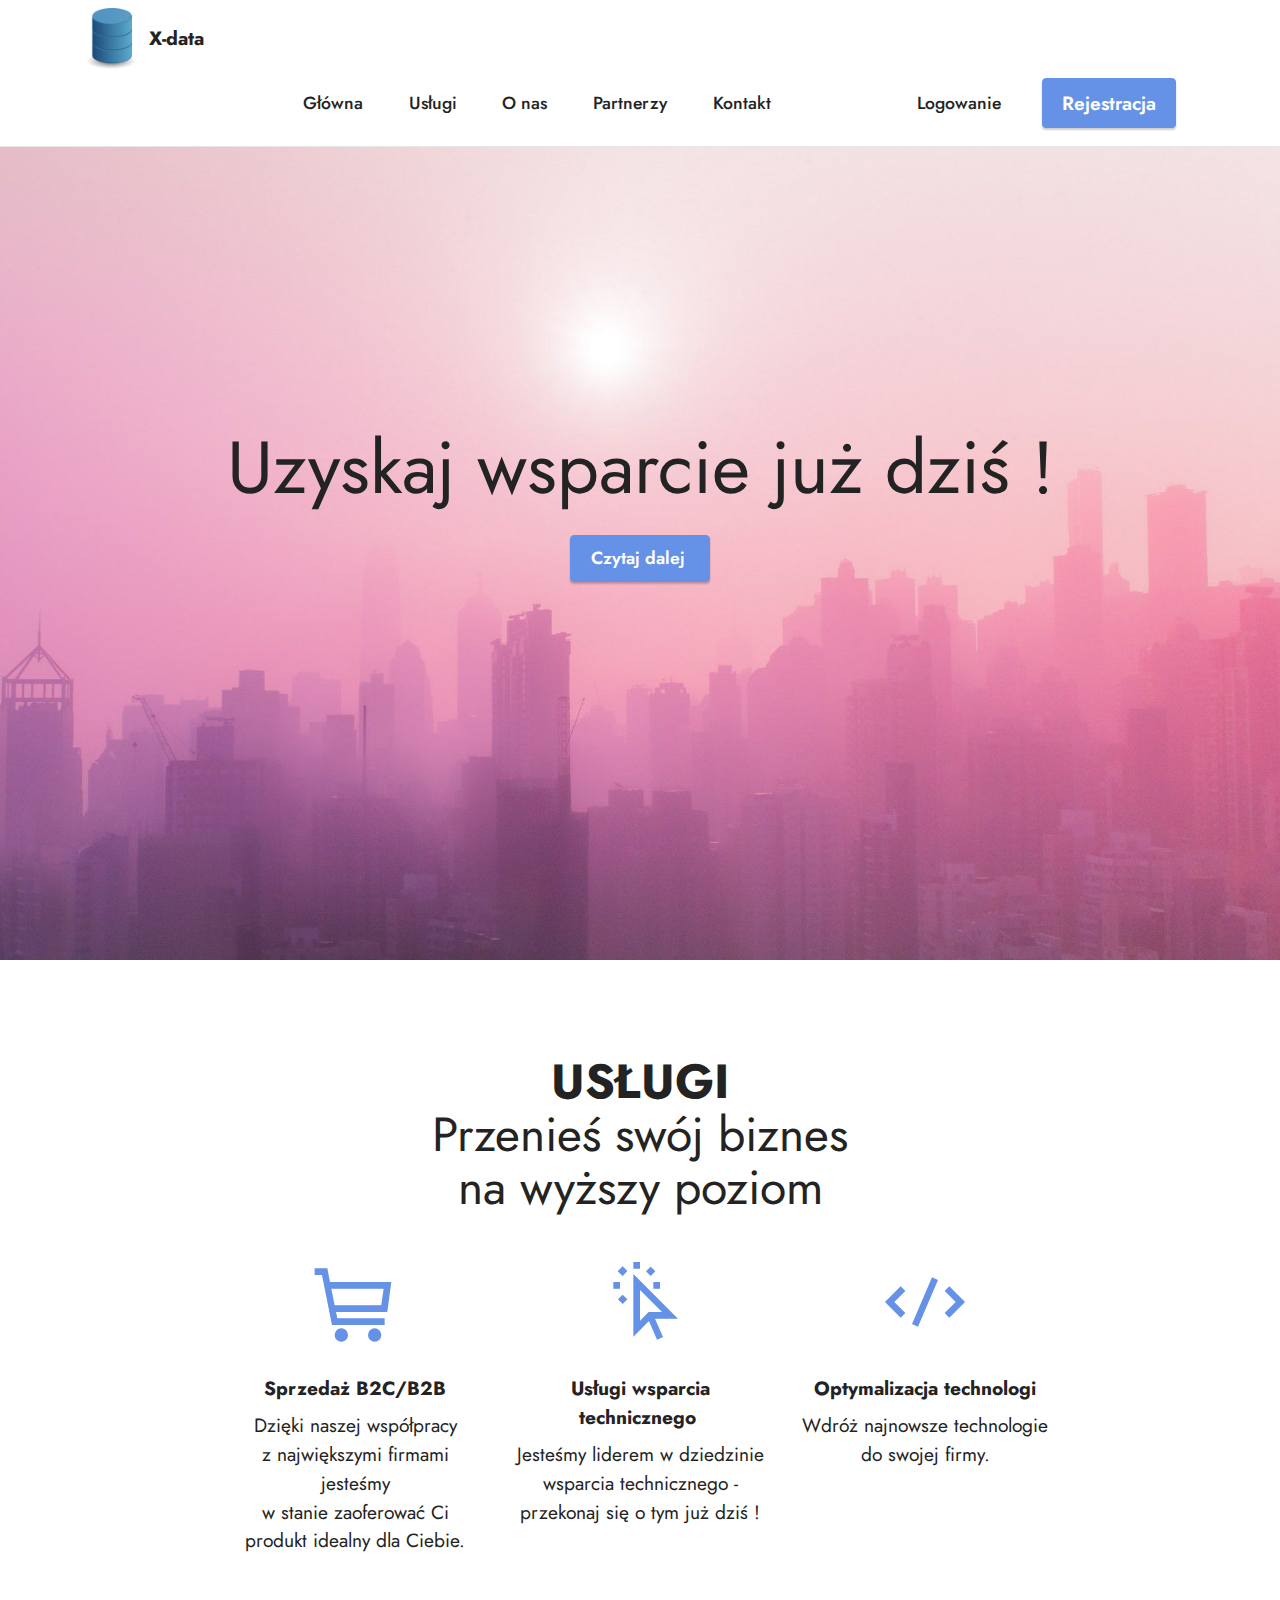
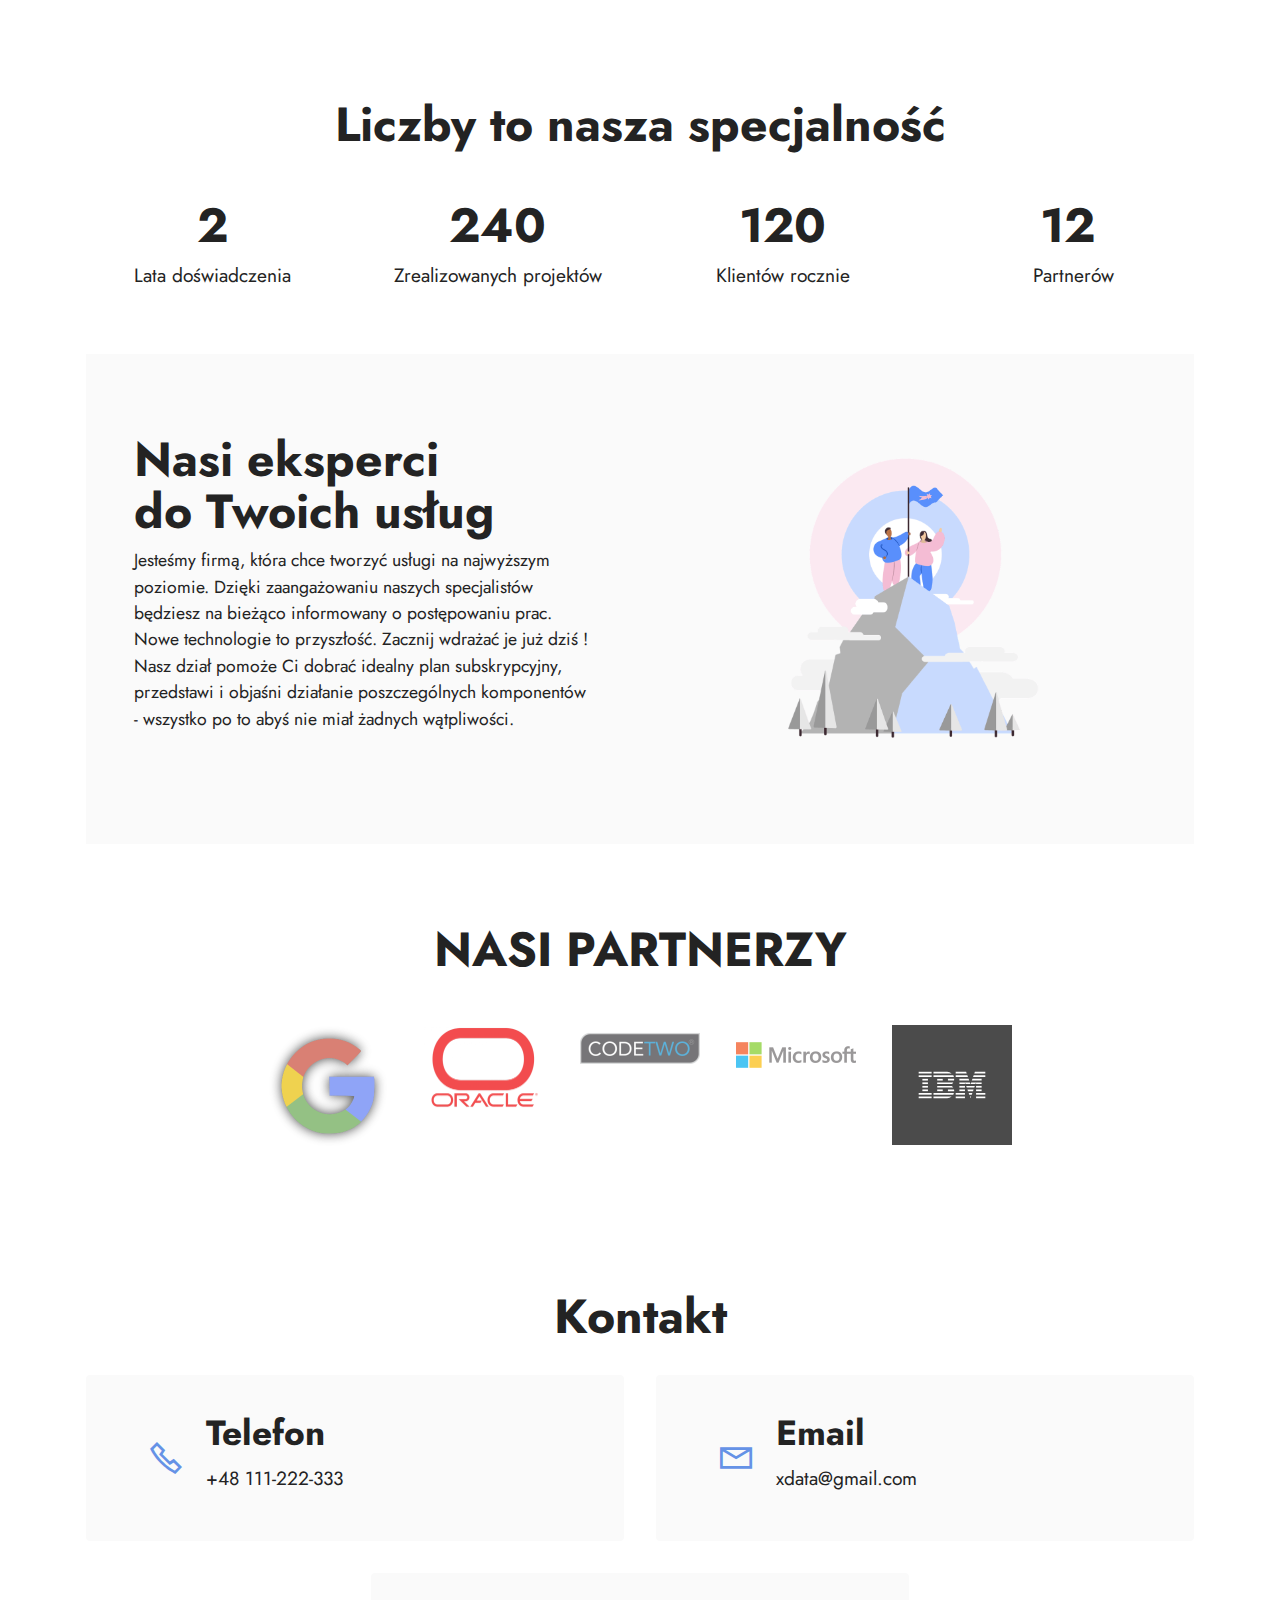
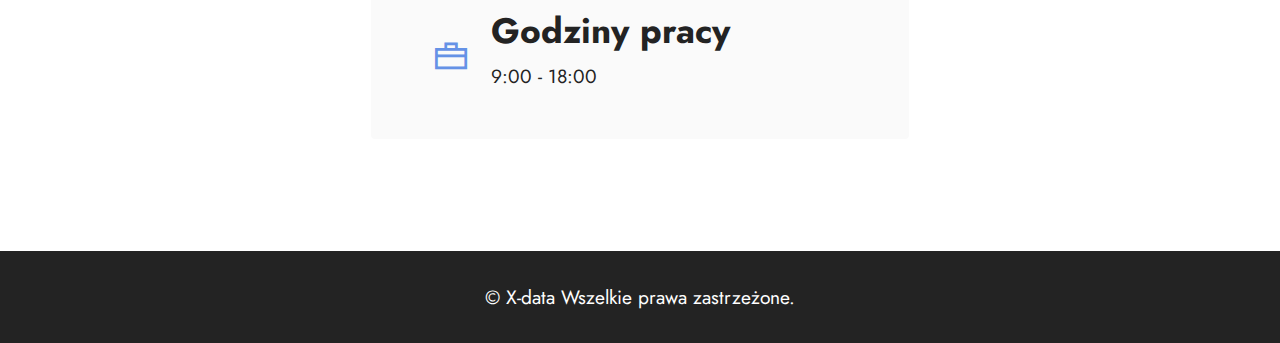
==== commit b6bc6903: "Add files via upload" ====
--- a/index.html
+++ b/index.html
@@ -55,7 +55,7 @@
                 </div>
             </button>
             <div class="collapse navbar-collapse" id="navbarSupportedContent">
-                <ul class="navbar-nav nav-dropdown" data-app-modern-menu="true"><li class="nav-item"><a class="nav-link link text-black display-4" href="https://mobirise.com"></a></li><li class="nav-item"><a class="nav-link link text-black text-primary display-4" href="page2.html">Logowanie<br></a></li></ul>
+                <ul class="navbar-nav nav-dropdown" data-app-modern-menu="true"><li class="nav-item"><a class="nav-link link text-black display-4" href="https://mobirise.com">&nbsp; &nbsp;</a></li><li class="nav-item"><a class="nav-link link text-black text-primary display-4" href="index.html#header13-k">&nbsp; &nbsp; Główna</a></li><li class="nav-item"><a class="nav-link link text-black text-primary display-4" href="index.html#features1-l">Usługi</a></li><li class="nav-item"><a class="nav-link link text-black text-primary display-4" href="index.html#features16-o">O nas</a></li><li class="nav-item"><a class="nav-link link text-black text-primary display-4" href="index.html#clients1-n" aria-expanded="false">Partnerzy</a></li><li class="nav-item"><a class="nav-link link text-black text-primary display-4" href="index.html#contacts2-1w">Kontakt</a></li><li class="nav-item"><a class="nav-link link text-black display-4" href="https://mobirise.com">&nbsp; &nbsp; &nbsp; &nbsp; &nbsp; &nbsp;</a></li><li class="nav-item"><a class="nav-link link text-black text-primary display-4" href="page2.html">Logowanie<br></a></li></ul>
                 
                 <div class="navbar-buttons mbr-section-btn"><a class="btn btn-primary display-7" href="rejestracja.html#features22-1g">Rejestracja</a></div>
             </div>
@@ -245,47 +245,54 @@
     </div>
 </section>
 
-<section data-bs-version="5.1" class="form4 cid-t5dTlHwyqn mbr-fullscreen" id="form4-1s">
-
-    
-
-    
-
-    <div class="container">
-        <div class="row content-wrapper justify-content-center">
-            <div class="col-lg-3 offset-lg-1 mbr-form" data-form-type="formoid">
-                <form action="https://mobirise.eu/" method="POST" class="mbr-form form-with-styler" data-form-title="Form Name"><input type="hidden" name="email" data-form-email="true" value="gzr85RhxU3PkHTu+xCfJn3YNhY/YPxIZ5HTOjmpnyNVI0cAKYphh7+GhdtGLrIbdGuPKYX+6BSIebVIWAhKj8RzxPoFWFLJPCzf9PUBEUNSx4B71JlKHZoO8DQasCHCZ">
-                    <div class="row">
-                        <div hidden="hidden" data-form-alert="" class="alert alert-success col-12">Dziękujemy za wypełnienie formularza!
-
-Pozdrawiamy 
-X-data</div>
-                        <div hidden="hidden" data-form-alert-danger="" class="alert alert-danger col-12">
-                            Oops...! some problem!
-                        </div>
-                    </div>
-                    <div class="dragArea row">
-                        <div class="col-lg-12 col-md-12 col-sm-12">
-                            <h1 class="mbr-section-title mb-4 display-2"><strong>Kontakt</strong></h1>
-                        </div>
-                        <div class="col-lg-12 col-md-12 col-sm-12">
-                            <p class="mbr-text mbr-fonts-style mb-4 display-7">Wypełnij ten formularz, a wkrótce się z Tobą skontaktujemy.</p>
-                        </div>
-                        <div class="col-lg-12 col-md col-12 form-group mb-3" data-for="name">
-                            <input type="text" name="name" placeholder="Name" data-form-field="name" class="form-control" value="" id="name-form4-1s">
-                        </div>
-                        <div class="col-lg-12 col-md col-12 form-group mb-3" data-for="email">
-                            <input type="email" name="email" placeholder="Email" data-form-field="email" class="form-control" value="" id="email-form4-1s">
-                        </div>
-                        <div class="col-12 col-md-auto mbr-section-btn"><button type="submit" class="btn btn-secondary display-4">Wyślij</button></div>
-                    </div>
-                </form>
-            </div>
-            <div class="col-lg-7 offset-lg-1 col-12">
-                <div class="image-wrapper">
-                    <img class="w-100" src="assets/images/mbr-1160x970.png" alt="">
-                </div>
-            </div>
+<section data-bs-version="5.1" class="contacts2 cid-t5e4e6KBo8" id="contacts2-1w">
+    <!---->
+    
+
+    
+    
+    <div class="container">
+        <div class="mbr-section-head">
+            <h3 class="mbr-section-title mbr-fonts-style align-center mb-0 display-2"><strong>Kontakt</strong></h3>
+            
+        </div>
+        <div class="row justify-content-center mt-4">
+            <div class="card col-12 col-md-6">
+                <div class="card-wrapper">
+                    <div class="image-wrapper">
+                        <span class="mbr-iconfont mobi-mbri-phone mobi-mbri"></span>
+                    </div>
+                    <div class="text-wrapper">
+                        <h6 class="card-title mbr-fonts-style mb-1 display-5"><strong>Telefon</strong></h6>
+                        <p class="mbr-text mbr-fonts-style display-7">+48 111-222-333</p>
+                    </div>
+                </div>
+            </div>
+            <div class="card col-12 col-md-6">
+                <div class="card-wrapper">
+                    <div class="image-wrapper">
+                        <span class="mbr-iconfont mobi-mbri-letter mobi-mbri"></span>
+                    </div>
+                    <div class="text-wrapper">
+                        <h6 class="card-title mbr-fonts-style mb-1 display-5">
+                            <strong>Email</strong>
+                        </h6>
+                        <p class="mbr-text mbr-fonts-style display-7">xdata@gmail.com</p>
+                    </div>
+                </div>
+            </div>
+            <div class="card col-12 col-md-6">
+                <div class="card-wrapper">
+                    <div class="image-wrapper">
+                        <span class="mbr-iconfont mobi-mbri-briefcase mobi-mbri"></span>
+                    </div>
+                    <div class="text-wrapper">
+                        <h6 class="card-title mbr-fonts-style mb-1 display-5"><strong>Godziny pracy&nbsp;</strong></h6>
+                        <p class="mbr-text mbr-fonts-style display-7">9:00 - 18:00</p>
+                    </div>
+                </div>
+            </div>
+            
         </div>
     </div>
 </section>
@@ -305,7 +312,7 @@
                     © X-data&nbsp;Wszelkie prawa zastrzeżone.</p>
             </div>
         </div>
-    </div>
+    </div>  
   
   <input name="animation" type="hidden">
   </body>
--- a/assets/mobirise/css/mbr-additional.css
+++ b/assets/mobirise/css/mbr-additional.css
@@ -716,8 +716,8 @@
   color: #ffffff;
 }
 .cid-t595F53aN9 {
-  padding-top: 4rem;
-  padding-bottom: 4rem;
+  padding-top: 6rem;
+  padding-bottom: 5rem;
   background-color: #ffffff;
 }
 .cid-t595F53aN9 .mbr-fallback-image.disabled {
@@ -841,9 +841,9 @@
   object-fit: cover;
 }
 .cid-t5986Nh6rn {
-  padding-top: 1rem;
-  padding-bottom: 1rem;
-  background-color: #fafafa;
+  padding-top: 5rem;
+  padding-bottom: 2rem;
+  background-color: #ffffff;
 }
 .cid-t5986Nh6rn img {
   width: 120px;
@@ -1203,41 +1203,47 @@
     left: -1rem;
   }
 }
-.cid-t5dTlHwyqn {
-  background-color: #fafafa;
-}
-.cid-t5dTlHwyqn .mbr-text,
-.cid-t5dTlHwyqn .mbr-section-btn {
-  color: #232323;
+.cid-t5e4e6KBo8 {
+  padding-top: 5rem;
+  padding-bottom: 5rem;
+  background-color: #ffffff;
+}
+.cid-t5e4e6KBo8 .mbr-fallback-image.disabled {
+  display: none;
+}
+.cid-t5e4e6KBo8 .mbr-fallback-image {
+  display: block;
+  background-size: cover;
+  background-position: center center;
+  width: 100%;
+  height: 100%;
+  position: absolute;
+  top: 0;
+}
+.cid-t5e4e6KBo8 .image-wrapper {
+  display: flex;
+  align-items: center;
+}
+.cid-t5e4e6KBo8 .card-wrapper {
+  margin-bottom: 2rem;
+  display: flex;
+  border-radius: 4px;
+  background: #fafafa;
 }
 @media (max-width: 991px) {
-  .cid-t5dTlHwyqn .mbr-text,
-  .cid-t5dTlHwyqn .mbr-section-title {
-    text-align: center;
-  }
-}
-.cid-t5dTlHwyqn a.btn {
-  height: 100%;
-  margin: 0;
-}
-.cid-t5dTlHwyqn .mbr-section-btn {
-  display: flex;
-  margin-bottom: 1.2rem;
-  width: 100%;
-}
-.cid-t5dTlHwyqn .mbr-section-btn .btn {
-  width: 100%;
-}
-@media (max-width: 991px) {
-  .cid-t5dTlHwyqn .image-wrapper {
-    margin-bottom: 2rem;
-  }
-  .cid-t5dTlHwyqn .content-wrapper {
-    flex-direction: column-reverse;
-  }
-}
-.cid-t5dTlHwyqn .justify-content-center {
-  align-items: center;
+  .cid-t5e4e6KBo8 .card-wrapper {
+    padding: 1rem 2rem;
+  }
+}
+@media (min-width: 992px) {
+  .cid-t5e4e6KBo8 .card-wrapper {
+    padding: 2rem 4rem;
+  }
+}
+.cid-t5e4e6KBo8 .mbr-iconfont {
+  font-size: 2rem;
+  padding-right: 1.5rem;
+  color: #6592e6;
 }
 .cid-t5dW2rnoXG {
   padding-top: 2rem;
--- a/assets/mobirise/css/mbr-additional.css
+++ b/assets/mobirise/css/mbr-additional.css
@@ -716,8 +716,8 @@
   color: #ffffff;
 }
 .cid-t595F53aN9 {
-  padding-top: 4rem;
-  padding-bottom: 4rem;
+  padding-top: 6rem;
+  padding-bottom: 5rem;
   background-color: #ffffff;
 }
 .cid-t595F53aN9 .mbr-fallback-image.disabled {
@@ -841,9 +841,9 @@
   object-fit: cover;
 }
 .cid-t5986Nh6rn {
-  padding-top: 1rem;
-  padding-bottom: 1rem;
-  background-color: #fafafa;
+  padding-top: 5rem;
+  padding-bottom: 2rem;
+  background-color: #ffffff;
 }
 .cid-t5986Nh6rn img {
   width: 120px;
@@ -1203,41 +1203,47 @@
     left: -1rem;
   }
 }
-.cid-t5dTlHwyqn {
-  background-color: #fafafa;
-}
-.cid-t5dTlHwyqn .mbr-text,
-.cid-t5dTlHwyqn .mbr-section-btn {
-  color: #232323;
+.cid-t5e4e6KBo8 {
+  padding-top: 5rem;
+  padding-bottom: 5rem;
+  background-color: #ffffff;
+}
+.cid-t5e4e6KBo8 .mbr-fallback-image.disabled {
+  display: none;
+}
+.cid-t5e4e6KBo8 .mbr-fallback-image {
+  display: block;
+  background-size: cover;
+  background-position: center center;
+  width: 100%;
+  height: 100%;
+  position: absolute;
+  top: 0;
+}
+.cid-t5e4e6KBo8 .image-wrapper {
+  display: flex;
+  align-items: center;
+}
+.cid-t5e4e6KBo8 .card-wrapper {
+  margin-bottom: 2rem;
+  display: flex;
+  border-radius: 4px;
+  background: #fafafa;
 }
 @media (max-width: 991px) {
-  .cid-t5dTlHwyqn .mbr-text,
-  .cid-t5dTlHwyqn .mbr-section-title {
-    text-align: center;
-  }
-}
-.cid-t5dTlHwyqn a.btn {
-  height: 100%;
-  margin: 0;
-}
-.cid-t5dTlHwyqn .mbr-section-btn {
-  display: flex;
-  margin-bottom: 1.2rem;
-  width: 100%;
-}
-.cid-t5dTlHwyqn .mbr-section-btn .btn {
-  width: 100%;
-}
-@media (max-width: 991px) {
-  .cid-t5dTlHwyqn .image-wrapper {
-    margin-bottom: 2rem;
-  }
-  .cid-t5dTlHwyqn .content-wrapper {
-    flex-direction: column-reverse;
-  }
-}
-.cid-t5dTlHwyqn .justify-content-center {
-  align-items: center;
+  .cid-t5e4e6KBo8 .card-wrapper {
+    padding: 1rem 2rem;
+  }
+}
+@media (min-width: 992px) {
+  .cid-t5e4e6KBo8 .card-wrapper {
+    padding: 2rem 4rem;
+  }
+}
+.cid-t5e4e6KBo8 .mbr-iconfont {
+  font-size: 2rem;
+  padding-right: 1.5rem;
+  color: #6592e6;
 }
 .cid-t5dW2rnoXG {
   padding-top: 2rem;
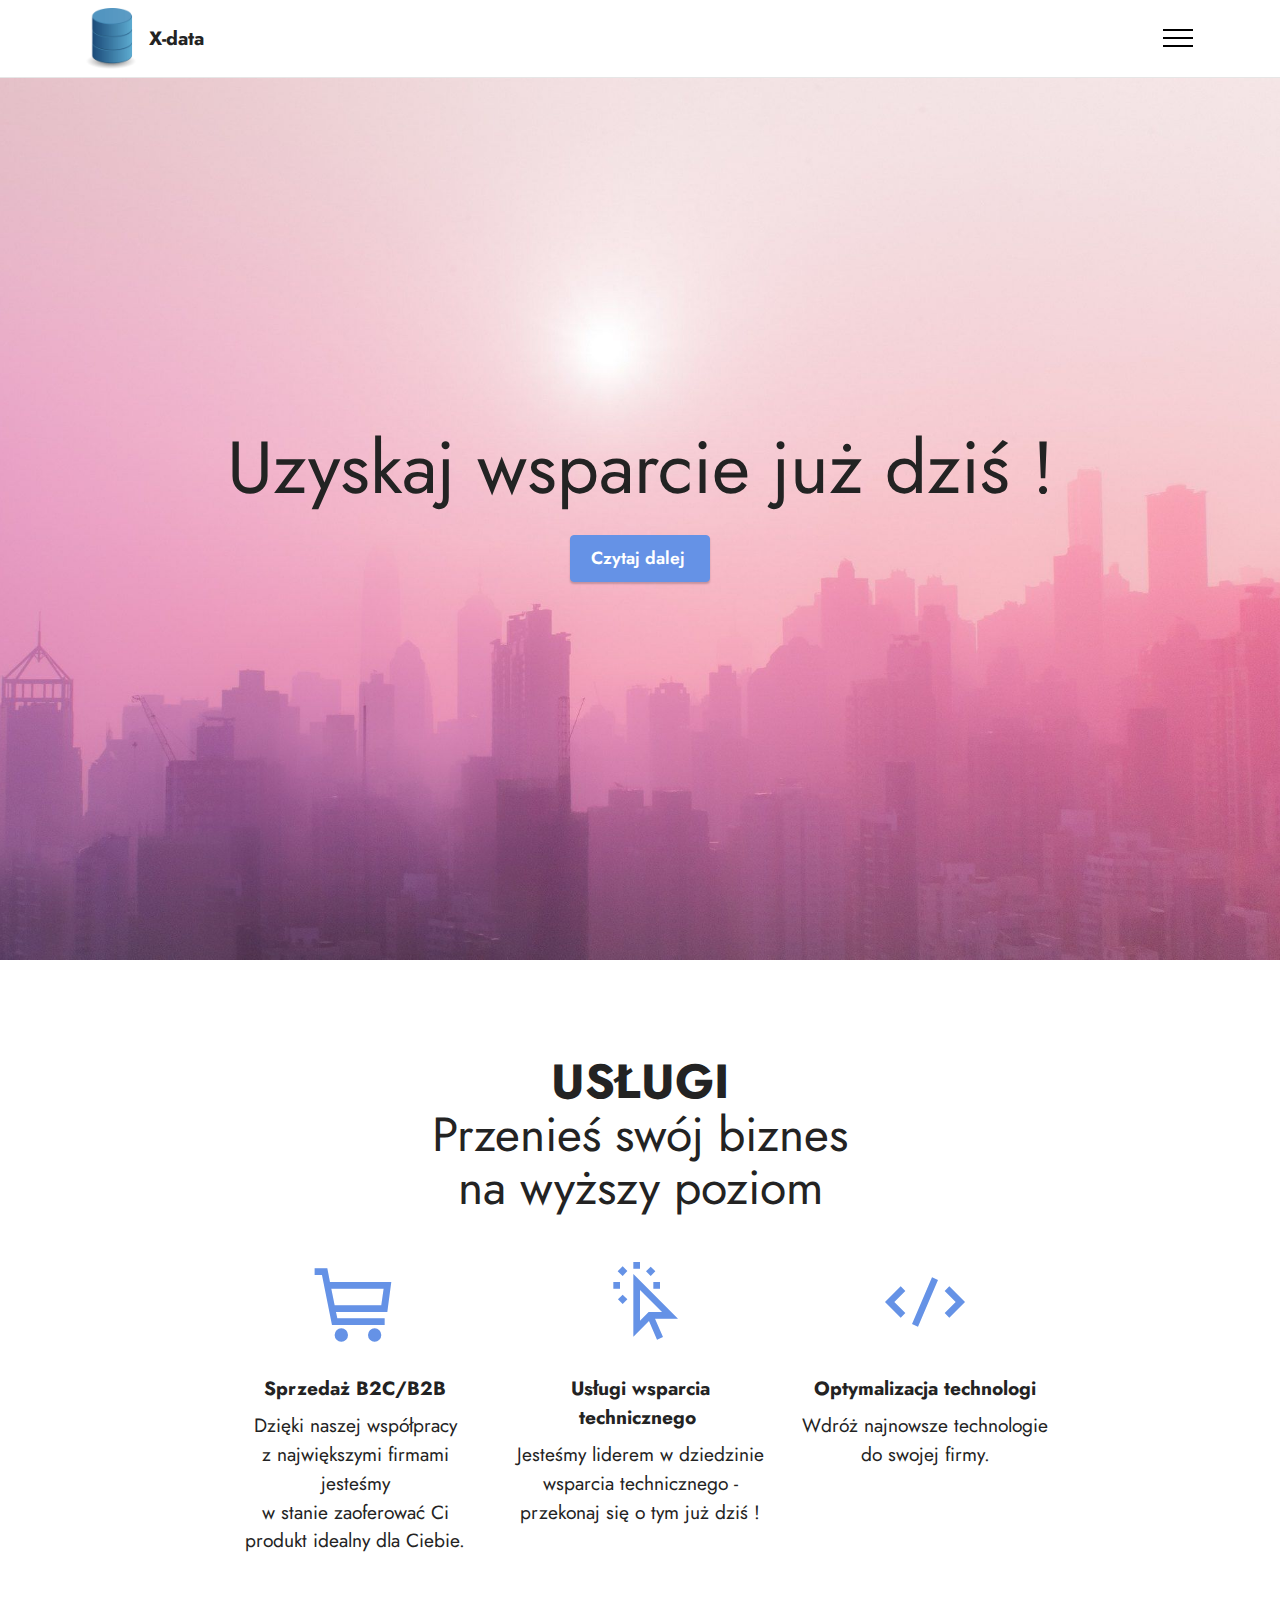
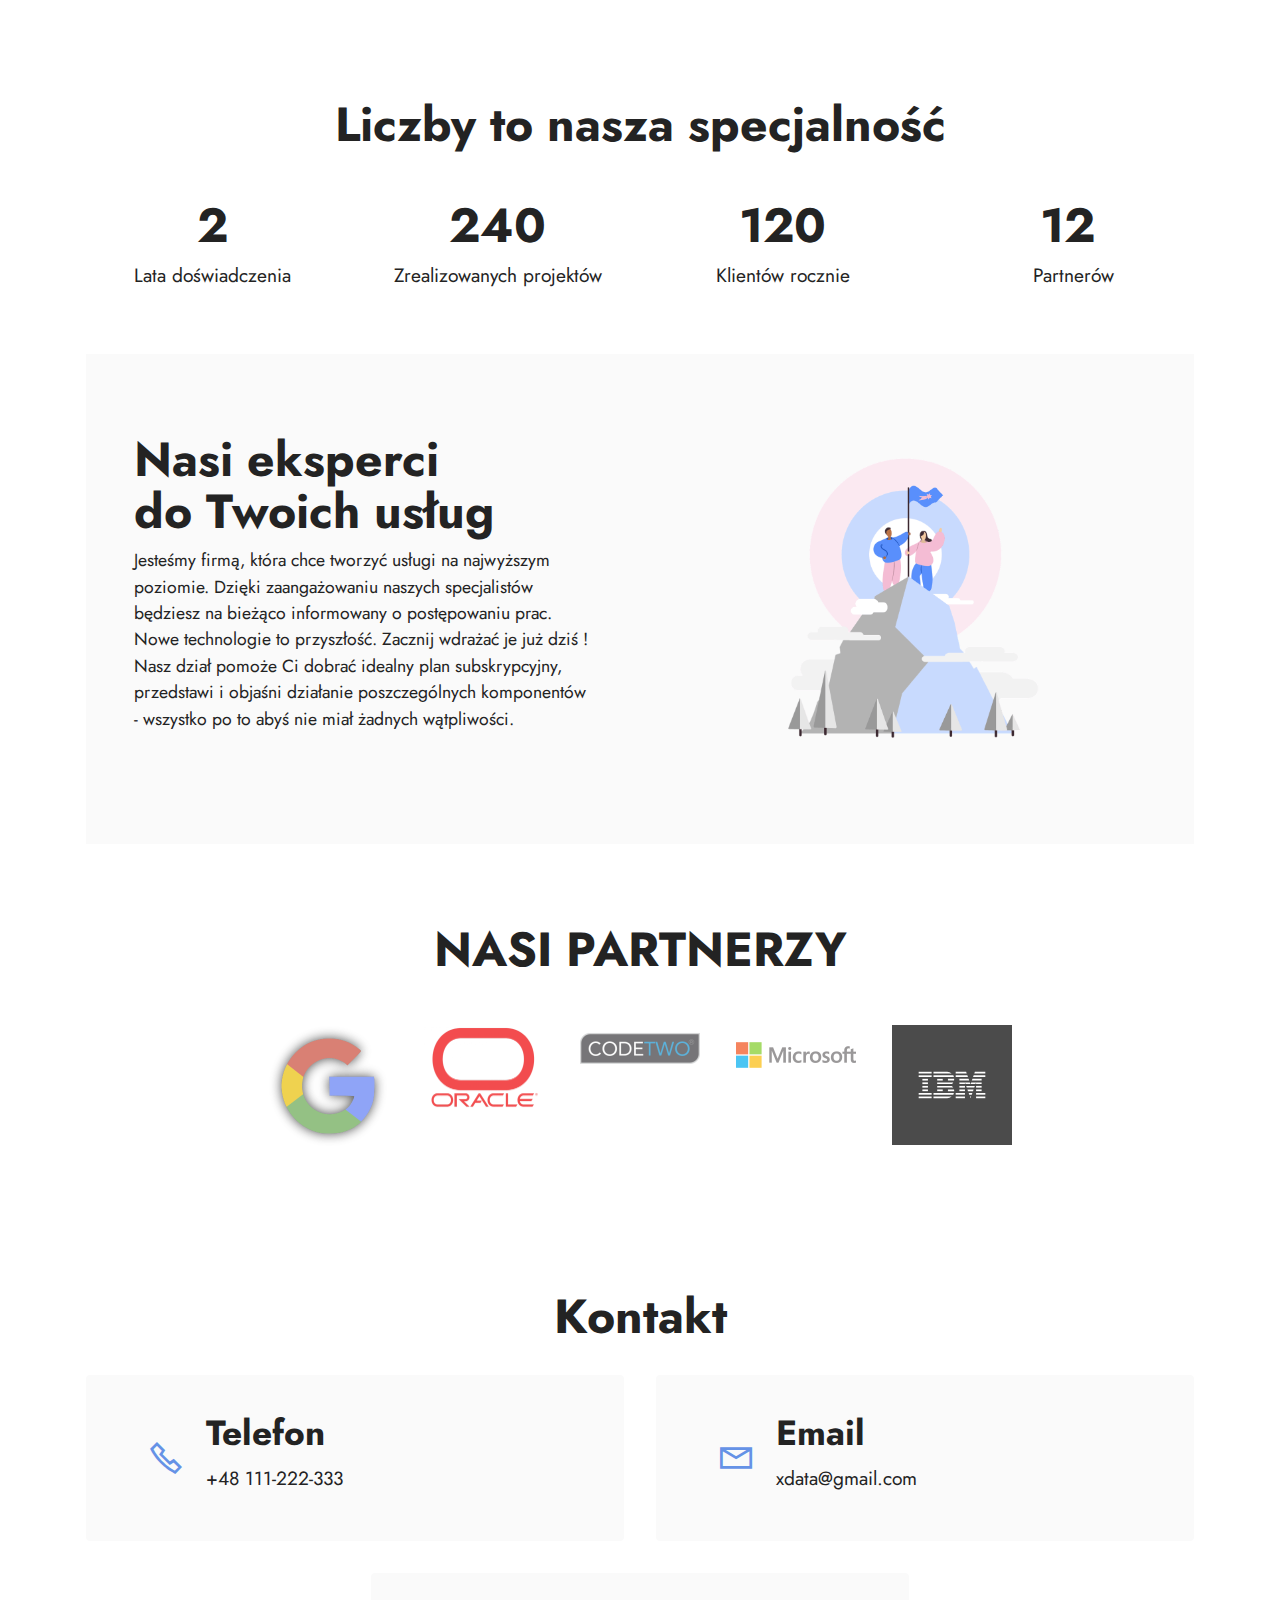
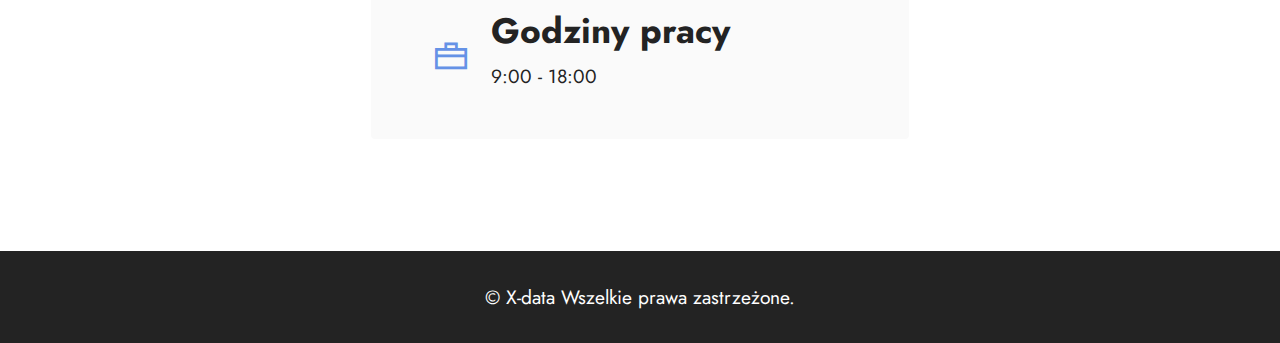
==== commit 84a0aef0: "Add files via upload" ====
--- a/index.html
+++ b/index.html
@@ -36,7 +36,7 @@
   
   <section data-bs-version="5.1" class="menu cid-s48OLK6784" once="menu" id="menu1-h">
     
-    <nav class="navbar navbar-dropdown navbar-fixed-top navbar-expand-lg">
+    <nav class="navbar navbar-dropdown navbar-fixed-top collapsed">
         <div class="container">
             <div class="navbar-brand">
                 <span class="navbar-logo">
@@ -55,7 +55,7 @@
                 </div>
             </button>
             <div class="collapse navbar-collapse" id="navbarSupportedContent">
-                <ul class="navbar-nav nav-dropdown" data-app-modern-menu="true"><li class="nav-item"><a class="nav-link link text-black display-4" href="https://mobirise.com">&nbsp; &nbsp;</a></li><li class="nav-item"><a class="nav-link link text-black text-primary display-4" href="index.html#header13-k">&nbsp; &nbsp; Główna</a></li><li class="nav-item"><a class="nav-link link text-black text-primary display-4" href="index.html#features1-l">Usługi</a></li><li class="nav-item"><a class="nav-link link text-black text-primary display-4" href="index.html#features16-o">O nas</a></li><li class="nav-item"><a class="nav-link link text-black text-primary display-4" href="index.html#clients1-n" aria-expanded="false">Partnerzy</a></li><li class="nav-item"><a class="nav-link link text-black text-primary display-4" href="index.html#contacts2-1w">Kontakt</a></li><li class="nav-item"><a class="nav-link link text-black display-4" href="https://mobirise.com">&nbsp; &nbsp; &nbsp; &nbsp; &nbsp; &nbsp;</a></li><li class="nav-item"><a class="nav-link link text-black text-primary display-4" href="page2.html">Logowanie<br></a></li></ul>
+                <ul class="navbar-nav nav-dropdown" data-app-modern-menu="true"><li class="nav-item"><a class="nav-link link text-black display-4" href="https://mobirise.com">&nbsp; &nbsp;</a></li><li class="nav-item"><a class="nav-link link text-black display-4" href="https://mobirise.com">&nbsp; &nbsp; &nbsp; &nbsp; &nbsp; &nbsp;</a></li><li class="nav-item"><a class="nav-link link text-black text-primary display-4" href="index.html#header13-k">Główna</a></li><li class="nav-item"><a class="nav-link link text-black text-primary display-4" href="index.html#features1-l">Usługi</a></li><li class="nav-item"><a class="nav-link link text-black text-primary display-4" href="index.html#features16-o">O nas</a></li><li class="nav-item"><a class="nav-link link text-black text-primary display-4" href="index.html#clients1-n">Partnerzy</a></li><li class="nav-item"><a class="nav-link link text-black text-primary display-4" href="index.html#contacts2-1w">Kontakt</a></li><li class="nav-item"><a class="nav-link link text-black text-primary display-4" href="page2.html">Logowanie</a></li></ul>
                 
                 <div class="navbar-buttons mbr-section-btn"><a class="btn btn-primary display-7" href="rejestracja.html#features22-1g">Rejestracja</a></div>
             </div>
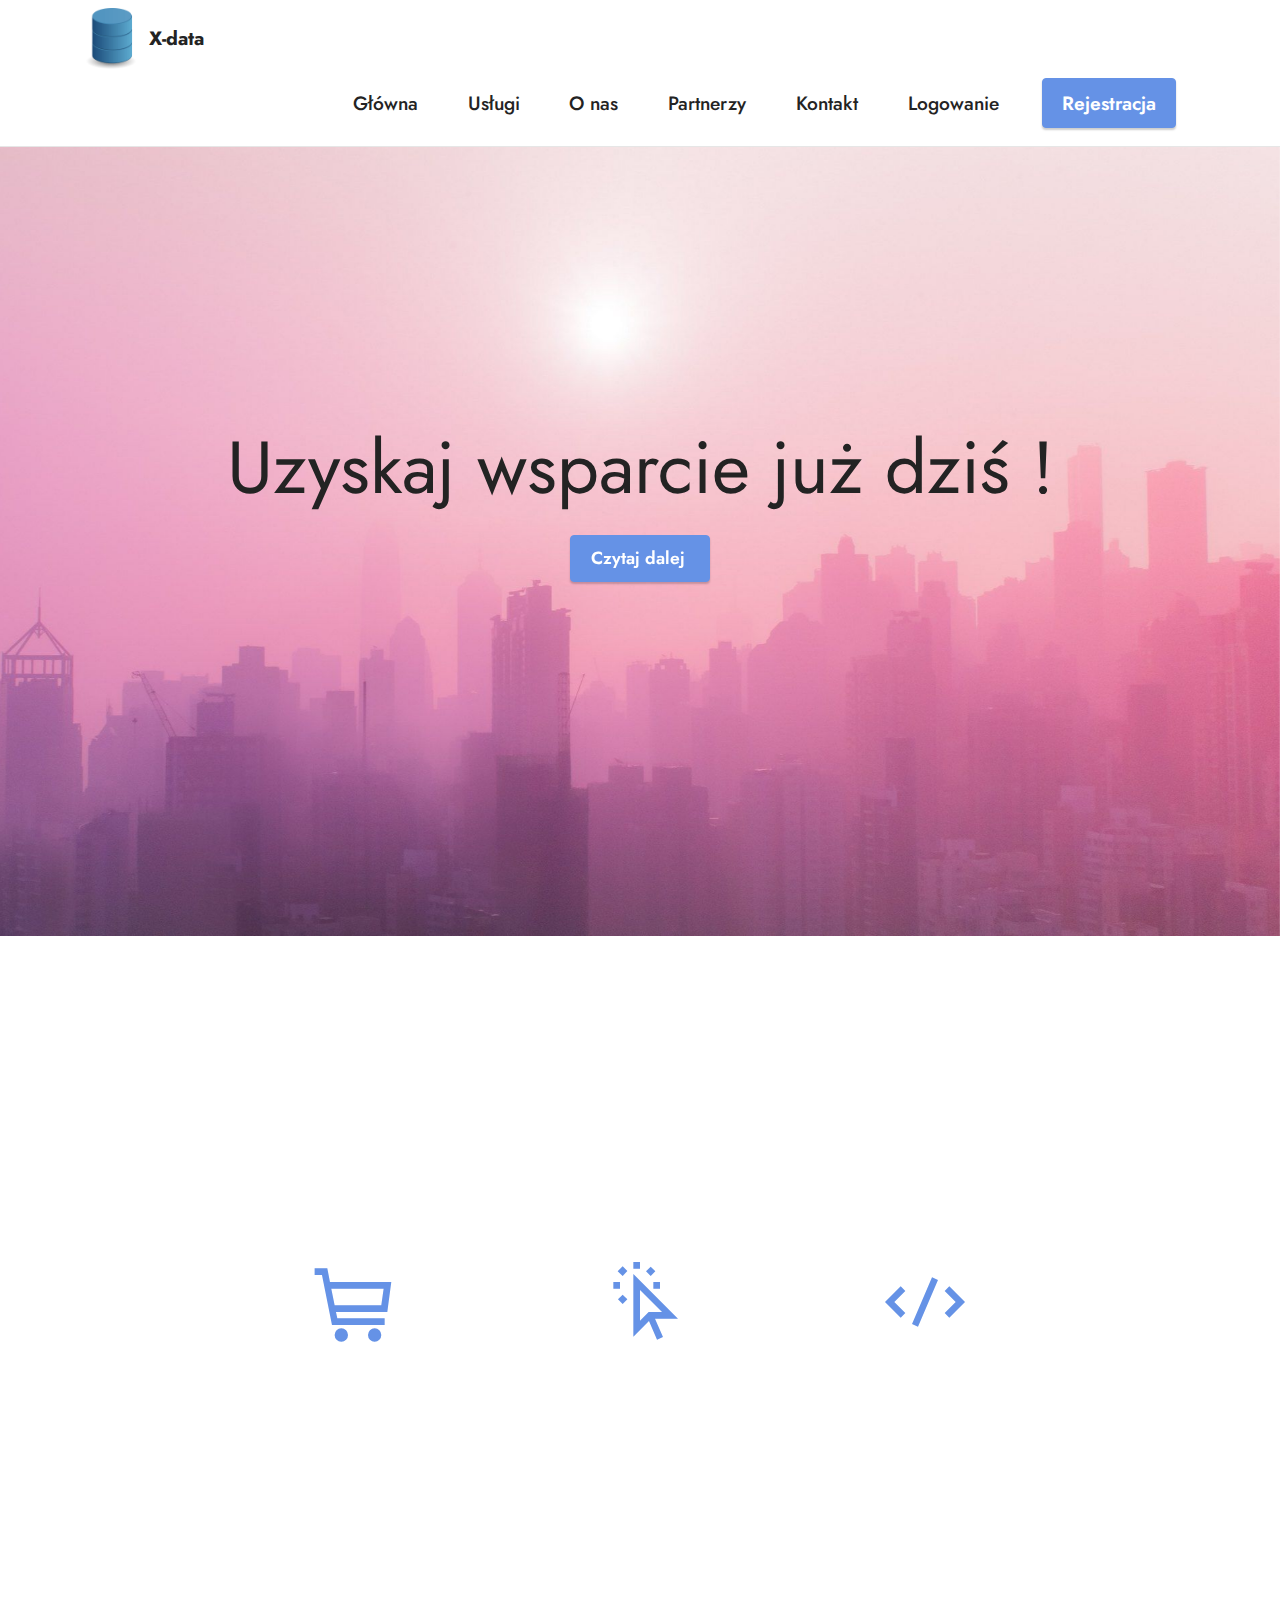
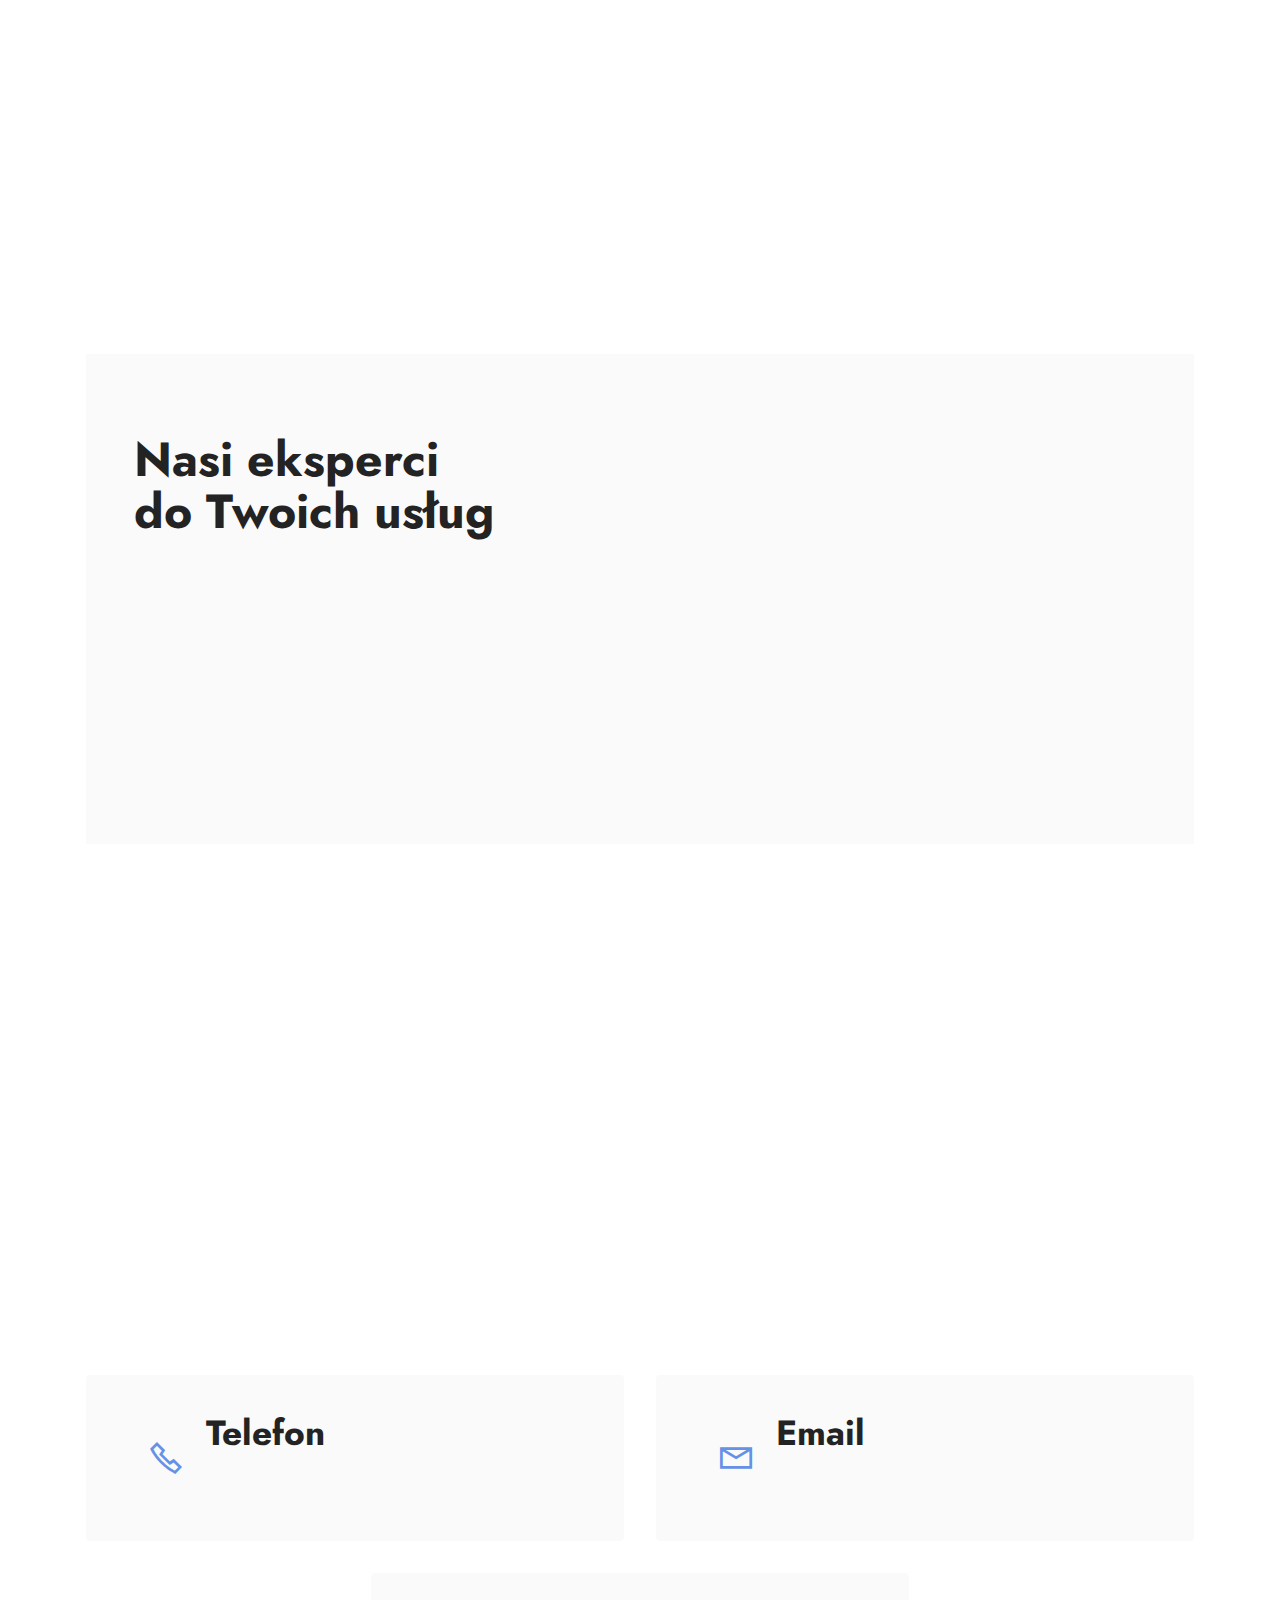
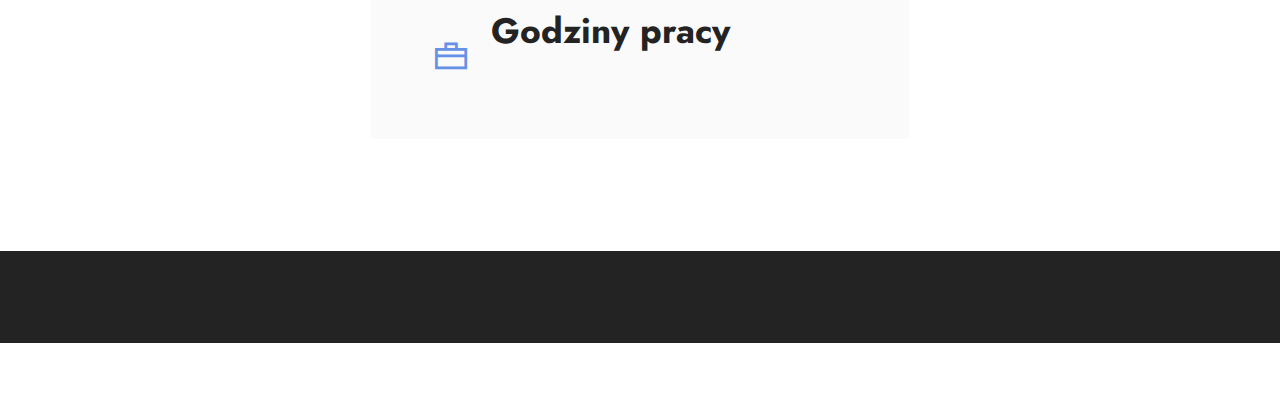
==== commit 8e6f8db2: "Add files via upload" ====
--- a/index.html
+++ b/index.html
@@ -1,7 +1,7 @@
 <!DOCTYPE html>
 <html  >
 <head>
-
+  <!-- Site made with Mobirise Website Builder v5.6.8, https://mobirise.com -->
   <meta charset="UTF-8">
   <meta http-equiv="X-UA-Compatible" content="IE=edge">
   <meta name="generator" content="Mobirise v5.6.8, mobirise.com">
@@ -36,7 +36,7 @@
   
   <section data-bs-version="5.1" class="menu cid-s48OLK6784" once="menu" id="menu1-h">
     
-    <nav class="navbar navbar-dropdown navbar-fixed-top collapsed">
+    <nav class="navbar navbar-dropdown navbar-fixed-top navbar-expand-lg">
         <div class="container">
             <div class="navbar-brand">
                 <span class="navbar-logo">
@@ -55,7 +55,7 @@
                 </div>
             </button>
             <div class="collapse navbar-collapse" id="navbarSupportedContent">
-                <ul class="navbar-nav nav-dropdown" data-app-modern-menu="true"><li class="nav-item"><a class="nav-link link text-black display-4" href="https://mobirise.com">&nbsp; &nbsp;</a></li><li class="nav-item"><a class="nav-link link text-black display-4" href="https://mobirise.com">&nbsp; &nbsp; &nbsp; &nbsp; &nbsp; &nbsp;</a></li><li class="nav-item"><a class="nav-link link text-black text-primary display-4" href="index.html#header13-k">Główna</a></li><li class="nav-item"><a class="nav-link link text-black text-primary display-4" href="index.html#features1-l">Usługi</a></li><li class="nav-item"><a class="nav-link link text-black text-primary display-4" href="index.html#features16-o">O nas</a></li><li class="nav-item"><a class="nav-link link text-black text-primary display-4" href="index.html#clients1-n">Partnerzy</a></li><li class="nav-item"><a class="nav-link link text-black text-primary display-4" href="index.html#contacts2-1w">Kontakt</a></li><li class="nav-item"><a class="nav-link link text-black text-primary display-4" href="page2.html">Logowanie</a></li></ul>
+                <ul class="navbar-nav nav-dropdown" data-app-modern-menu="true"><li class="nav-item"><a class="nav-link link text-black display-7" href="https://mobirise.com">&nbsp; &nbsp;</a></li><li class="nav-item"><a class="nav-link link text-black display-7" href="https://mobirise.com">&nbsp; &nbsp; &nbsp; &nbsp; &nbsp; &nbsp;</a></li><li class="nav-item"><a class="nav-link link text-black text-primary display-7" href="index.html#header13-k">Główna</a></li><li class="nav-item"><a class="nav-link link text-black text-primary display-7" href="index.html#features1-l">Usługi</a></li><li class="nav-item"><a class="nav-link link text-black text-primary display-7" href="index.html#features16-o">O nas</a></li><li class="nav-item"><a class="nav-link link text-black text-primary display-7" href="index.html#clients1-n">Partnerzy</a></li><li class="nav-item"><a class="nav-link link text-black text-primary display-7" href="index.html#contacts2-1w">Kontakt</a></li><li class="nav-item"><a class="nav-link link text-black text-primary display-7" href="page2.html">Logowanie</a></li></ul>
                 
                 <div class="navbar-buttons mbr-section-btn"><a class="btn btn-primary display-7" href="rejestracja.html#features22-1g">Rejestracja</a></div>
             </div>
@@ -312,7 +312,9 @@
                     © X-data&nbsp;Wszelkie prawa zastrzeżone.</p>
             </div>
         </div>
-    </div>  
+    </div>
+</section><section class="display-7" style="padding: 0;align-items: center;justify-content: center;flex-wrap: wrap;    align-content: center;display: flex;position: relative;height: 4rem;"><a href="https://mobiri.se/2767234" style="flex: 1 1;height: 4rem;position: absolute;width: 100%;z-index: 1;"><img alt="" style="height: 4rem;" src="[data-uri]"></a><p style="margin: 0;text-align: center;" class="display-7">Designed with Mobirise &#8204;</p><a style="z-index:1" href="https://mobirise.com/website-maker.html">Website Maker</a></section><script src="assets/bootstrap/js/bootstrap.bundle.min.js"></script>  <script src="assets/parallax/jarallax.js"></script>  <script src="assets/smoothscroll/smooth-scroll.js"></script>  <script src="assets/ytplayer/index.js"></script>  <script src="assets/dropdown/js/navbar-dropdown.js"></script>  <script src="assets/theme/js/script.js"></script>  
+  
   
   <input name="animation" type="hidden">
   </body>
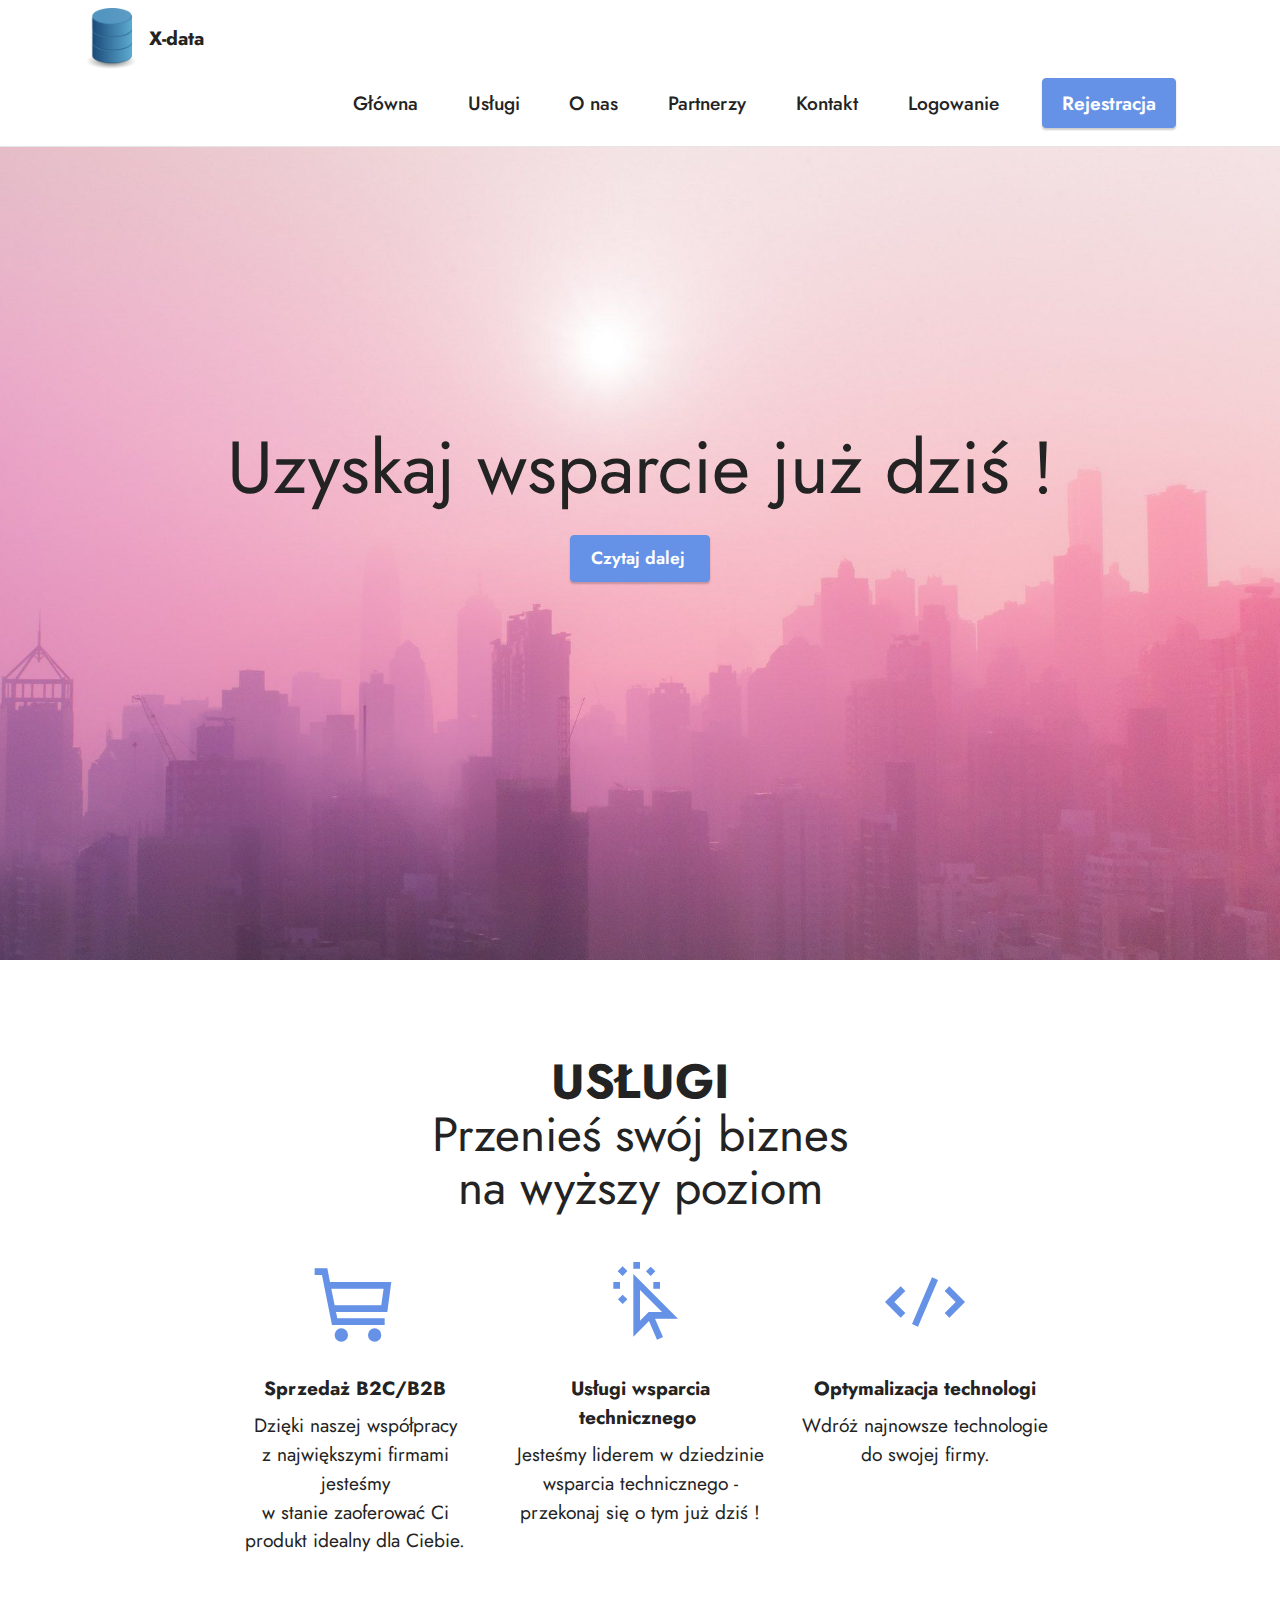
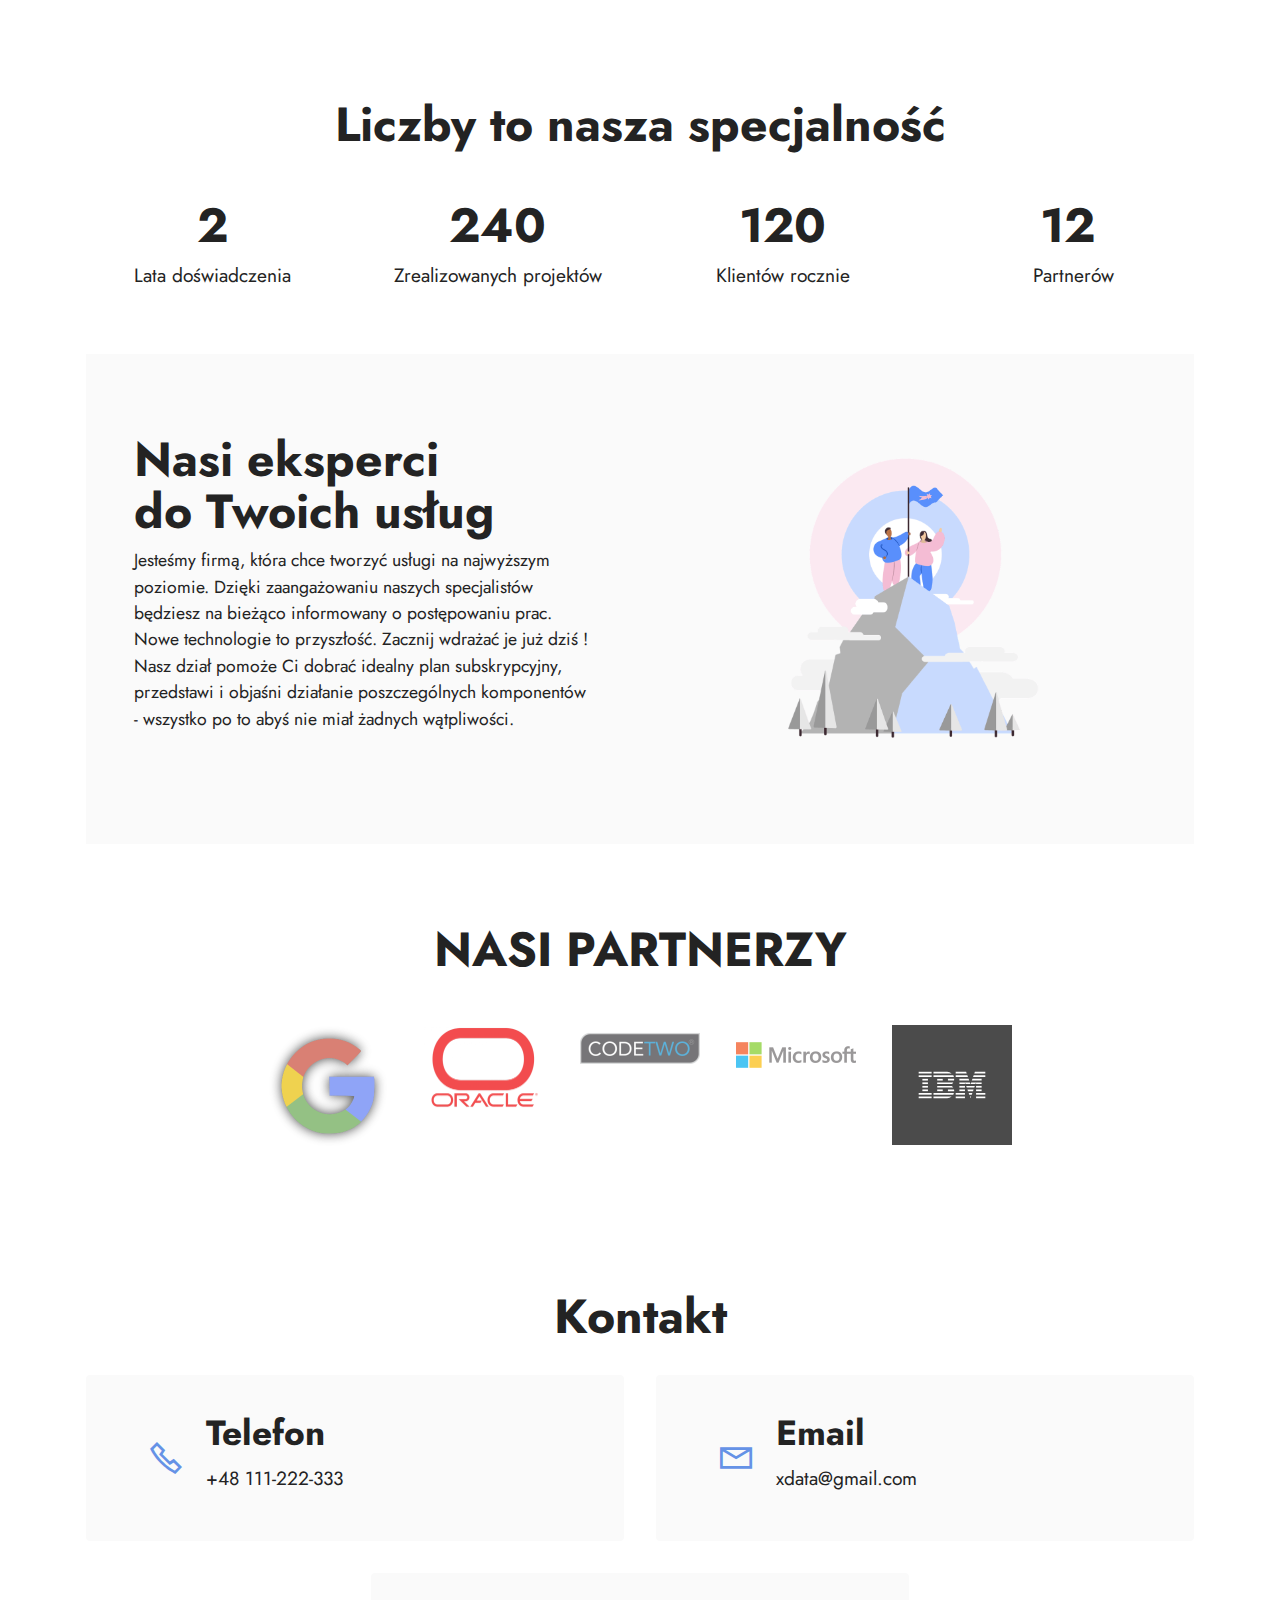
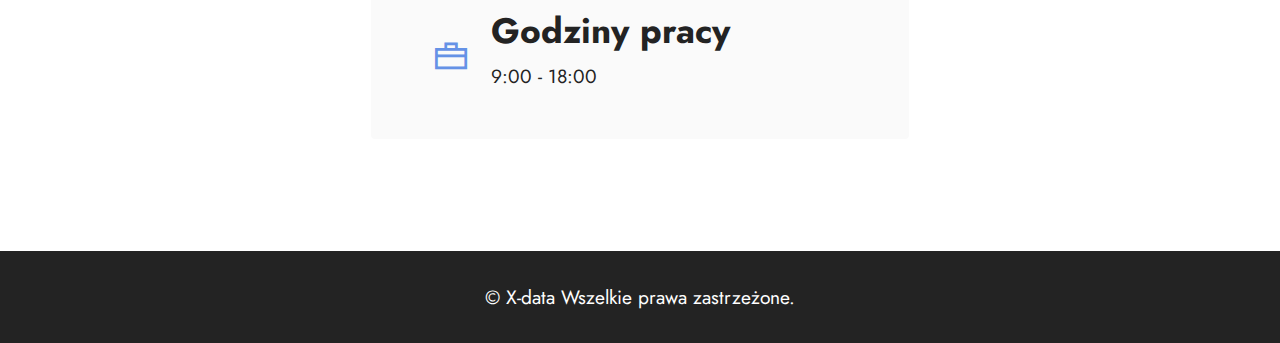
==== commit 5236877a: "Add files via upload" ====
--- a/index.html
+++ b/index.html
@@ -312,9 +312,7 @@
                     © X-data&nbsp;Wszelkie prawa zastrzeżone.</p>
             </div>
         </div>
-    </div>
-</section><section class="display-7" style="padding: 0;align-items: center;justify-content: center;flex-wrap: wrap;    align-content: center;display: flex;position: relative;height: 4rem;"><a href="https://mobiri.se/2767234" style="flex: 1 1;height: 4rem;position: absolute;width: 100%;z-index: 1;"><img alt="" style="height: 4rem;" src="[data-uri]"></a><p style="margin: 0;text-align: center;" class="display-7">Designed with Mobirise &#8204;</p><a style="z-index:1" href="https://mobirise.com/website-maker.html">Website Maker</a></section><script src="assets/bootstrap/js/bootstrap.bundle.min.js"></script>  <script src="assets/parallax/jarallax.js"></script>  <script src="assets/smoothscroll/smooth-scroll.js"></script>  <script src="assets/ytplayer/index.js"></script>  <script src="assets/dropdown/js/navbar-dropdown.js"></script>  <script src="assets/theme/js/script.js"></script>  
-  
+    </div>  
   
   <input name="animation" type="hidden">
   </body>
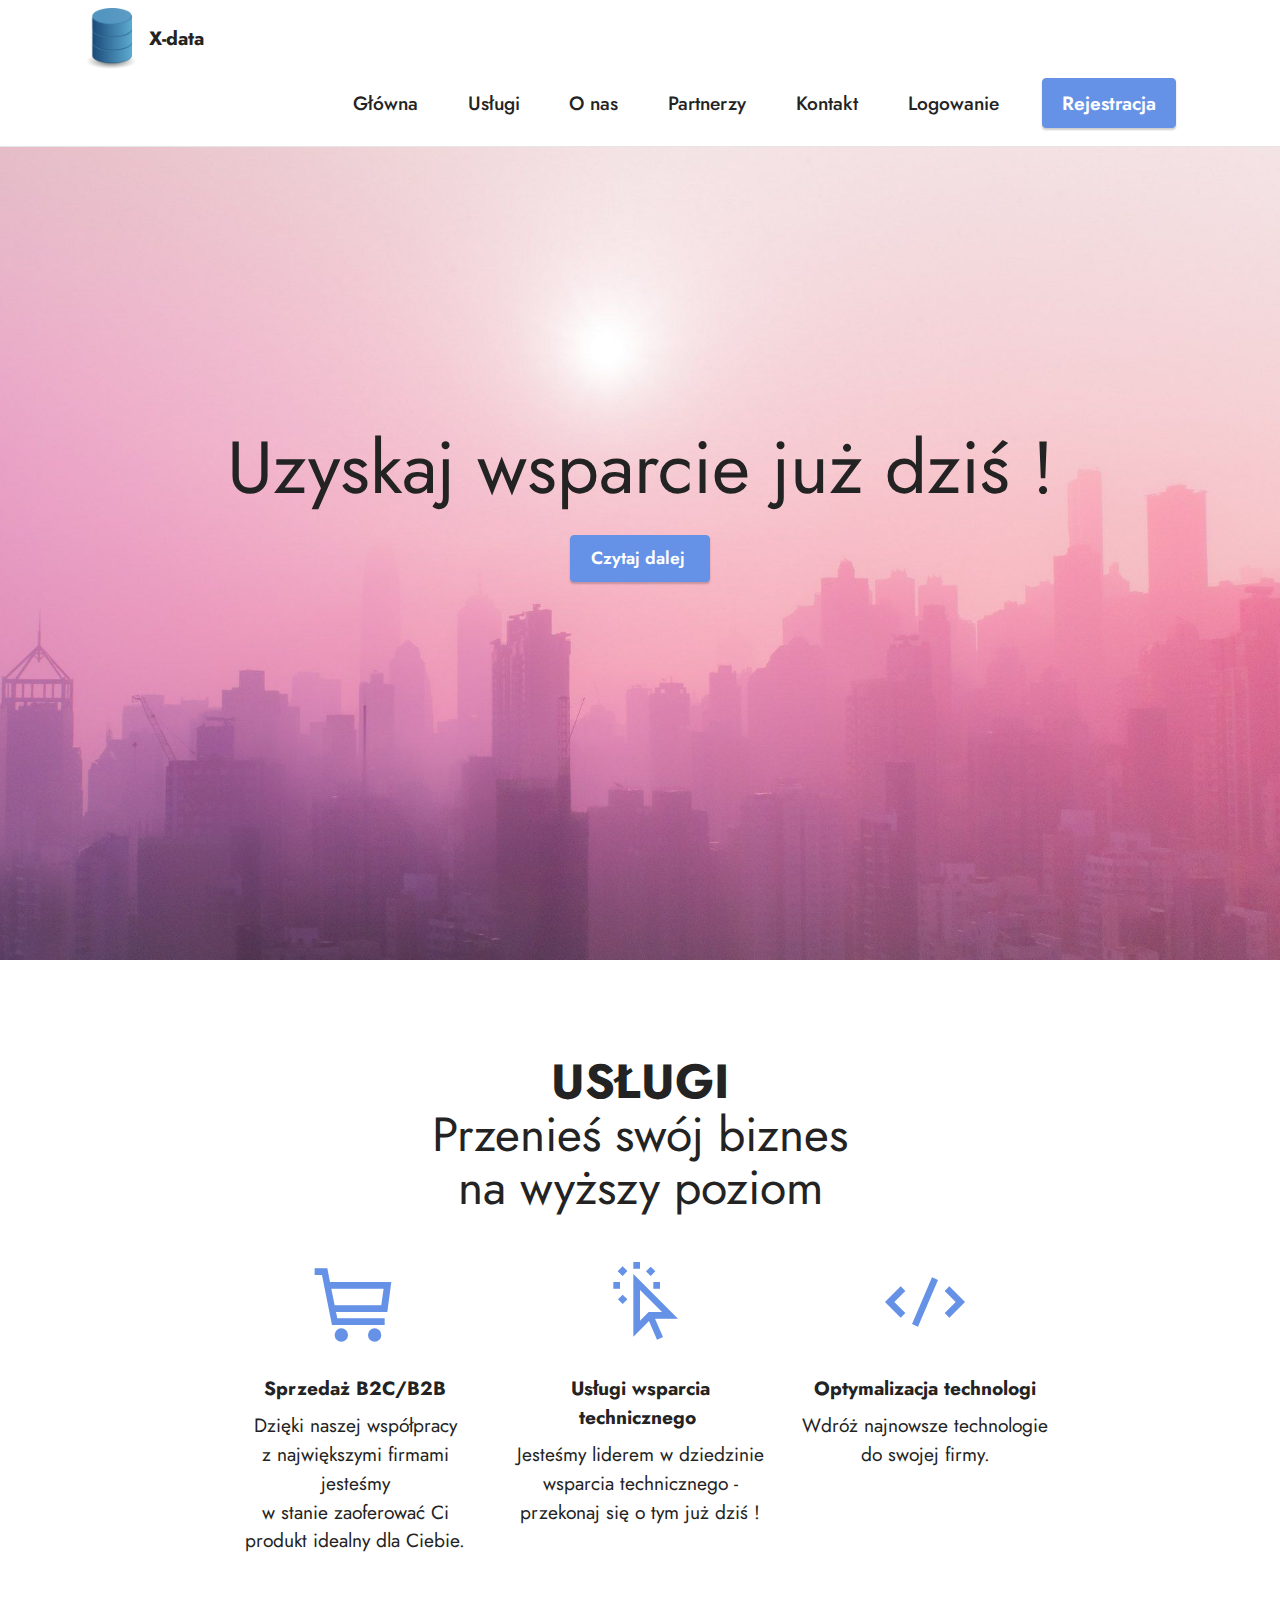
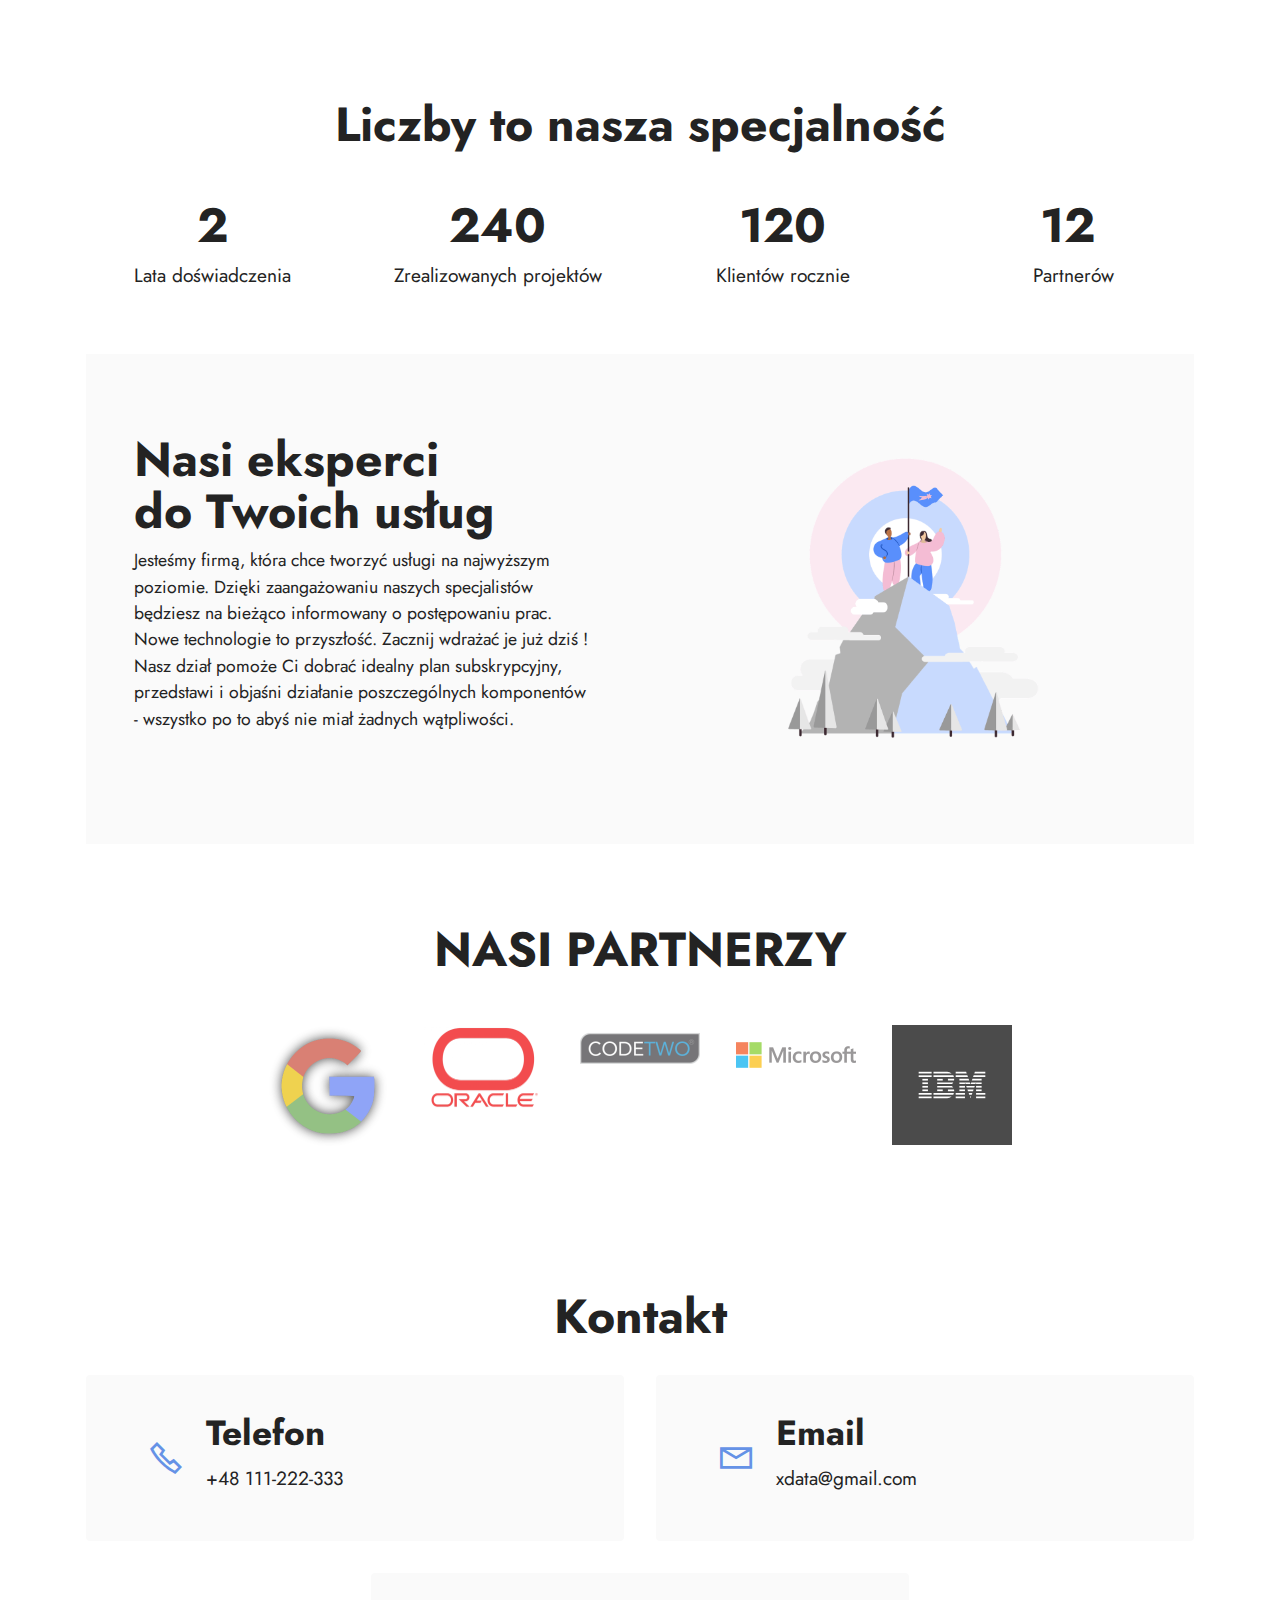
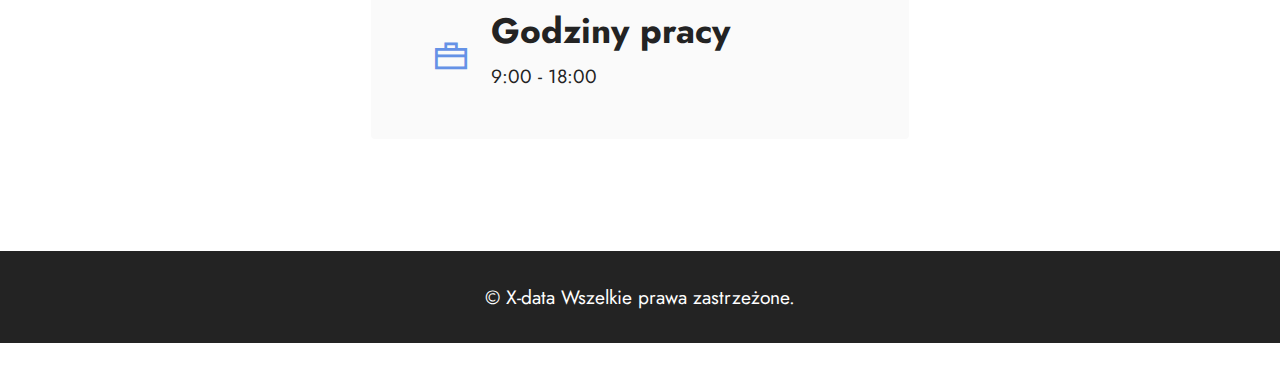
==== commit 09784cb7: "Add files via upload" ====
--- a/index.html
+++ b/index.html
@@ -312,8 +312,9 @@
                     © X-data&nbsp;Wszelkie prawa zastrzeżone.</p>
             </div>
         </div>
-    </div>  
-  
-  <input name="animation" type="hidden">
+    </div>
+</section><section class="display-7" style="padding: 0;align-items: center;justify-content: center;flex-wrap: wrap;    align-content: center;display: flex;position: relative;height: 0rem;"><img alt="" style="height: 4rem;" src="[data-uri]"></a></section><script src="assets/bootstrap/js/bootstrap.bundle.min.js"></script>  <script src="assets/parallax/jarallax.js"></script>  <script src="assets/smoothscroll/smooth-scroll.js"></script>  <script src="assets/ytplayer/index.js"></script><script src="assets/dropdown/js/navbar-dropdown.js"> 
+
+    <input name="animation" type="hidden">
   </body>
 </html>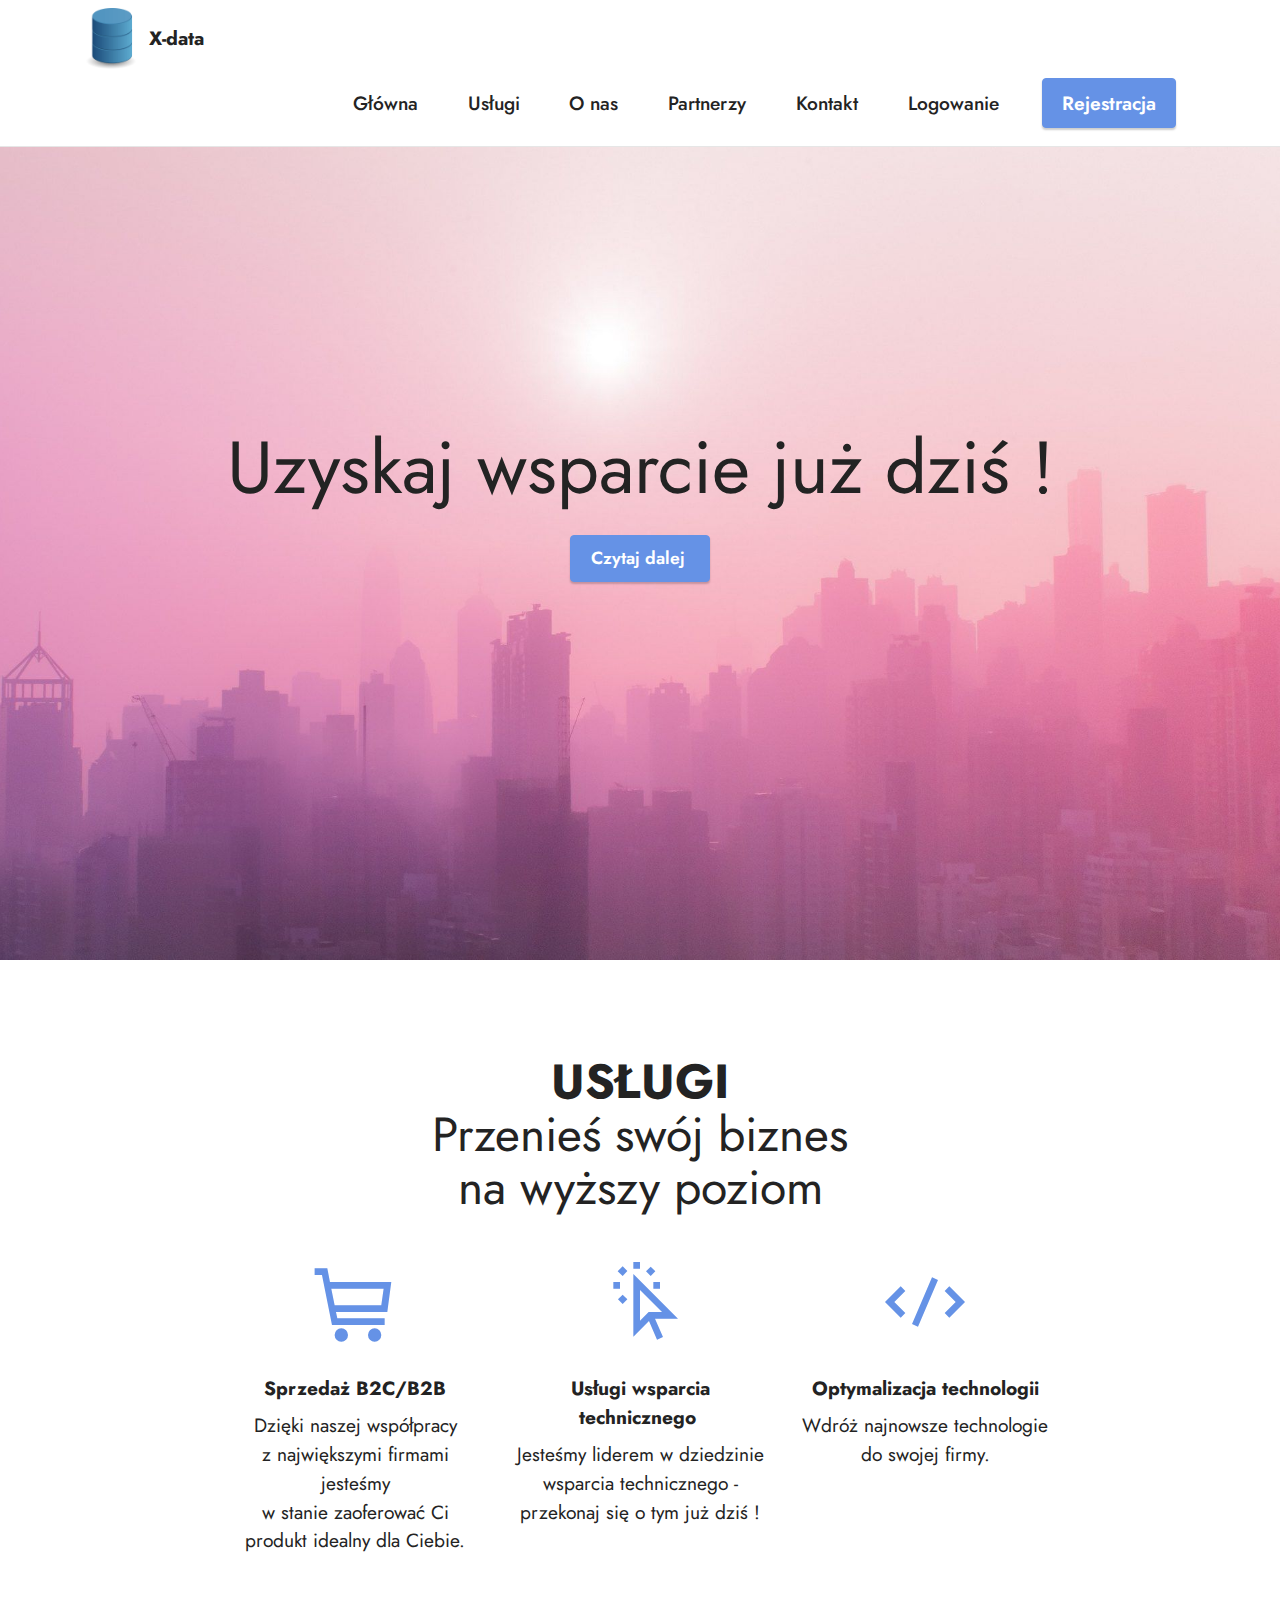
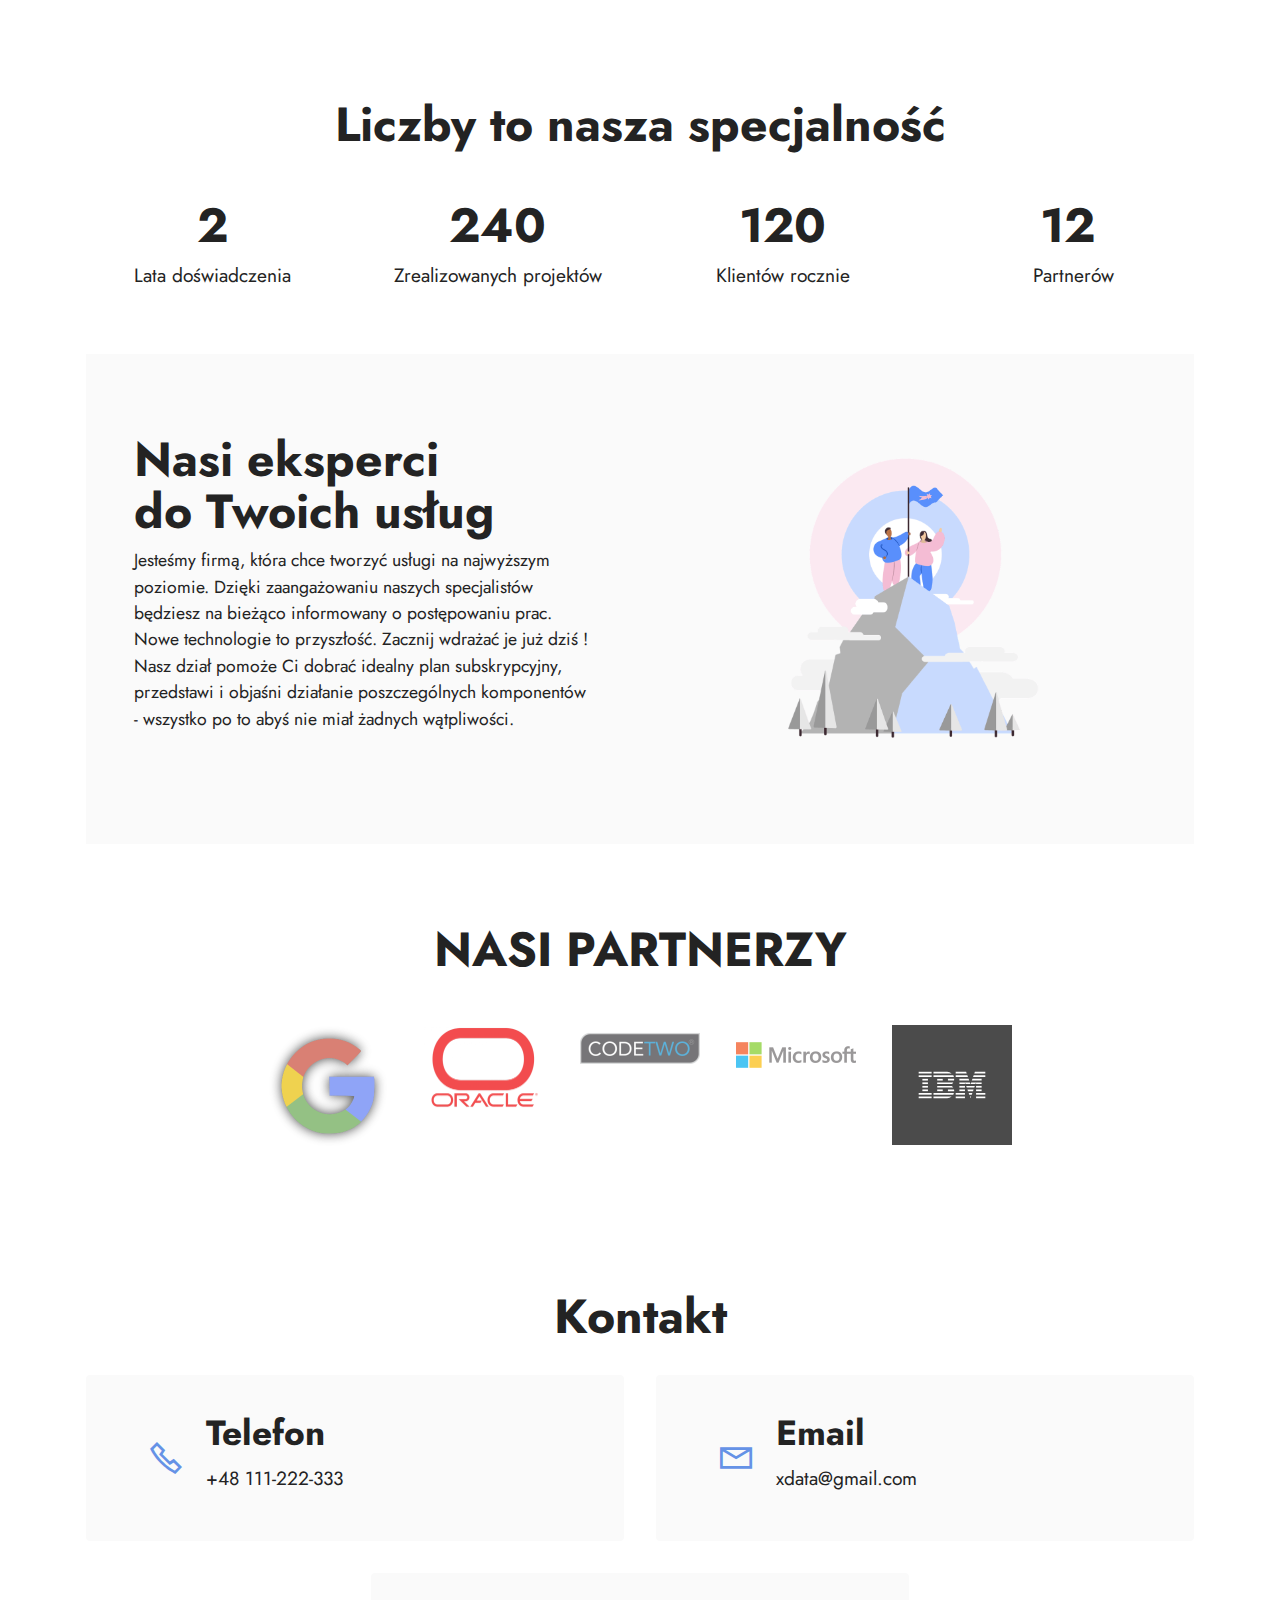
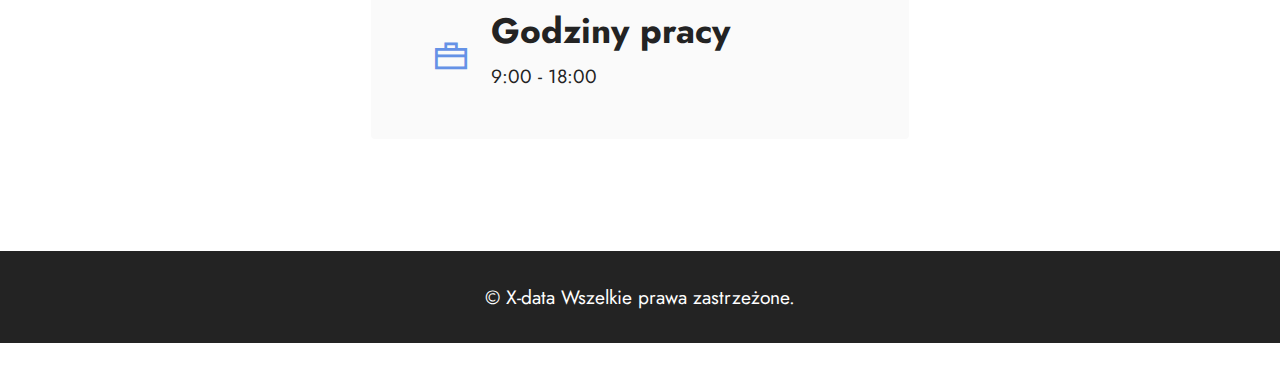
==== commit d74cca9e: "Add files via upload" ====
--- a/index.html
+++ b/index.html
@@ -1,7 +1,7 @@
 <!DOCTYPE html>
 <html  >
 <head>
-  <!-- Site made with Mobirise Website Builder v5.6.8, https://mobirise.com -->
+
   <meta charset="UTF-8">
   <meta http-equiv="X-UA-Compatible" content="IE=edge">
   <meta name="generator" content="Mobirise v5.6.8, mobirise.com">
@@ -55,7 +55,7 @@
                 </div>
             </button>
             <div class="collapse navbar-collapse" id="navbarSupportedContent">
-                <ul class="navbar-nav nav-dropdown" data-app-modern-menu="true"><li class="nav-item"><a class="nav-link link text-black display-7" href="https://mobirise.com">&nbsp; &nbsp;</a></li><li class="nav-item"><a class="nav-link link text-black display-7" href="https://mobirise.com">&nbsp; &nbsp; &nbsp; &nbsp; &nbsp; &nbsp;</a></li><li class="nav-item"><a class="nav-link link text-black text-primary display-7" href="index.html#header13-k">Główna</a></li><li class="nav-item"><a class="nav-link link text-black text-primary display-7" href="index.html#features1-l">Usługi</a></li><li class="nav-item"><a class="nav-link link text-black text-primary display-7" href="index.html#features16-o">O nas</a></li><li class="nav-item"><a class="nav-link link text-black text-primary display-7" href="index.html#clients1-n">Partnerzy</a></li><li class="nav-item"><a class="nav-link link text-black text-primary display-7" href="index.html#contacts2-1w">Kontakt</a></li><li class="nav-item"><a class="nav-link link text-black text-primary display-7" href="page2.html">Logowanie</a></li></ul>
+                <ul class="navbar-nav nav-dropdown" data-app-modern-menu="true"><li class="nav-item"><a class="nav-link link text-black display-7" href="https://mobirise.com">&nbsp; &nbsp;</a></li><li class="nav-item"><a class="nav-link link text-black text-primary display-7" href="index.html#header13-k">Główna</a></li><li class="nav-item"><a class="nav-link link text-black text-primary display-7" href="index.html#features1-l">Usługi</a></li><li class="nav-item"><a class="nav-link link text-black text-primary display-7" href="index.html#features16-o">O nas</a></li><li class="nav-item"><a class="nav-link link text-black text-primary display-7" href="index.html#clients1-n">Partnerzy</a></li><li class="nav-item"><a class="nav-link link text-black text-primary display-7" href="index.html#contacts2-1w">Kontakt</a></li><li class="nav-item"><a class="nav-link link text-black text-primary display-7" href="page2.html">Logowanie</a></li></ul>
                 
                 <div class="navbar-buttons mbr-section-btn"><a class="btn btn-primary display-7" href="rejestracja.html#features22-1g">Rejestracja</a></div>
             </div>
@@ -125,7 +125,7 @@
                         <div class="iconfont-wrapper">
                             <span class="mbr-iconfont mobi-mbri-code mobi-mbri"></span>
                         </div>
-                        <h5 class="card-title mbr-fonts-style display-7"><strong>Optymalizacja technologi</strong></h5>
+                        <h5 class="card-title mbr-fonts-style display-7"><strong>Optymalizacja technologii</strong></h5>
                         <p class="card-text mbr-fonts-style display-7">Wdróż najnowsze technologie do swojej firmy.</p>
                     </div>
                 </div>
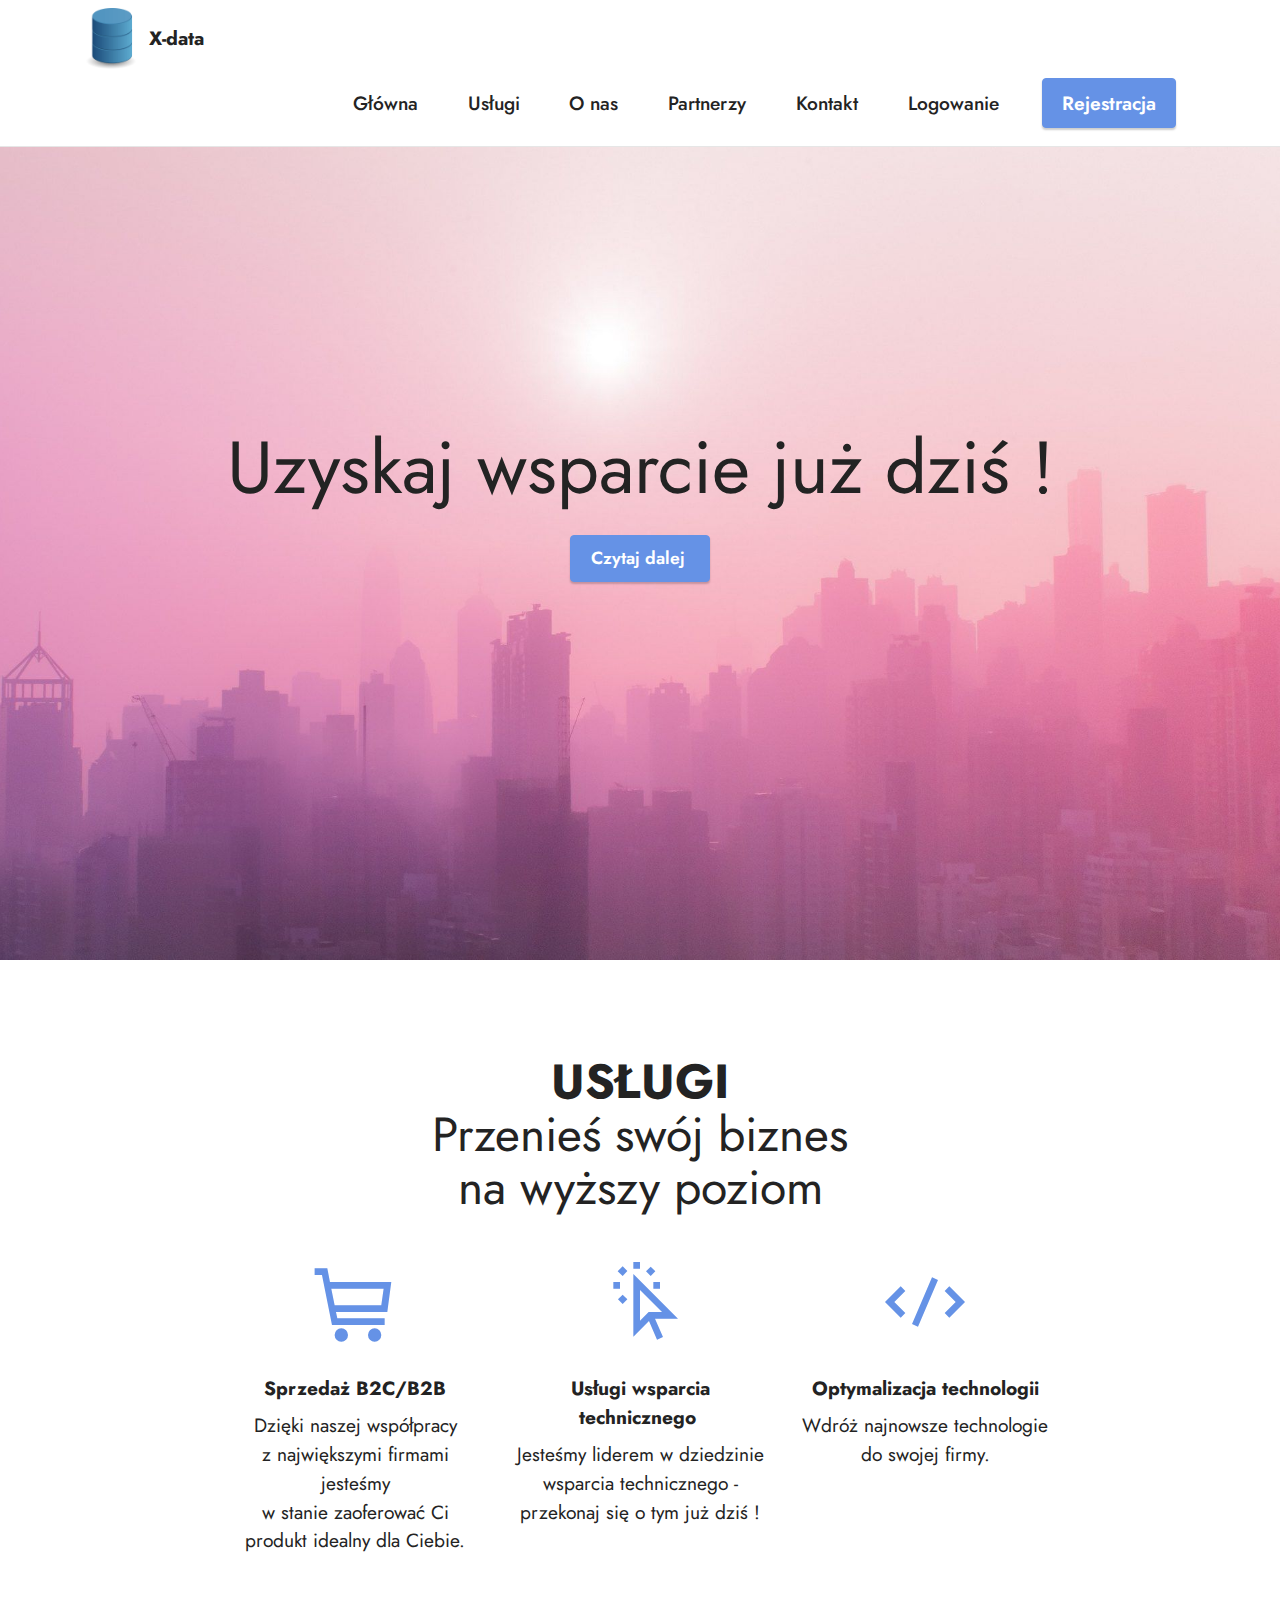
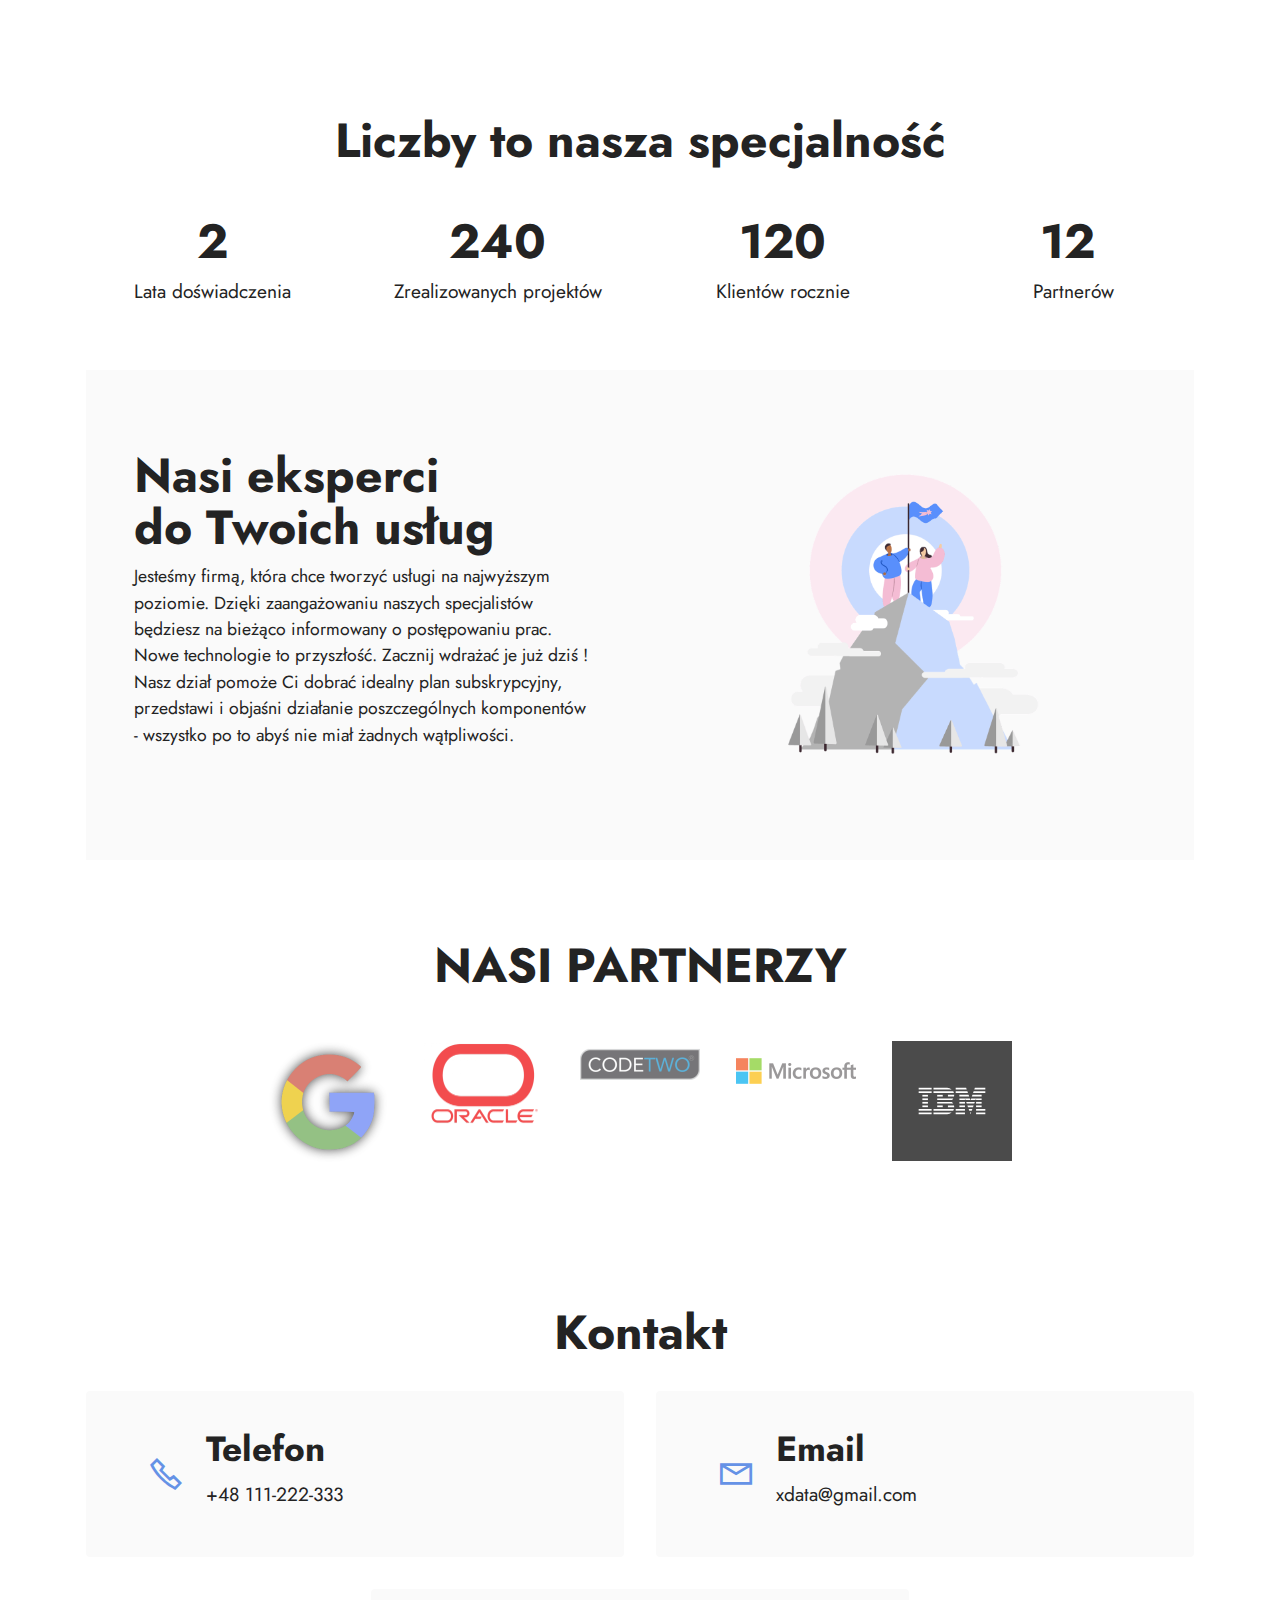
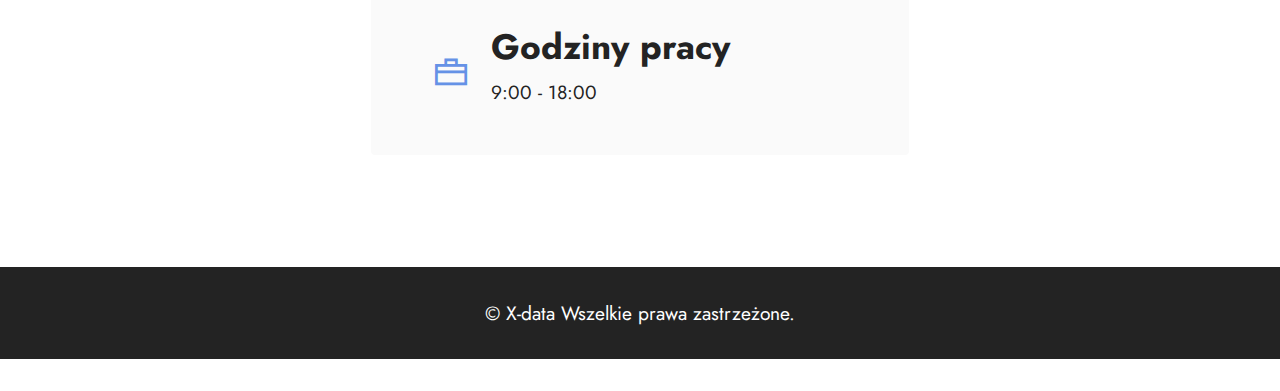
==== commit 89904ba8: "Add files via upload" ====
--- a/index.html
+++ b/index.html
@@ -4,7 +4,6 @@
 
   <meta charset="UTF-8">
   <meta http-equiv="X-UA-Compatible" content="IE=edge">
-  <meta name="generator" content="Mobirise v5.6.8, mobirise.com">
   <meta name="twitter:card" content="summary_large_image"/>
   <meta name="twitter:image:src" content="">
   <meta property="og:image" content="">
@@ -15,7 +14,7 @@
   
   
   <title>X-data.pl</title>
-  <link rel="stylesheet" href="assets/web/assets/mobirise-icons2/mobirise2.css">
+  <link rel="stylesheet" href="assets/web/assets/mobirise-icons2/w.css">
   <link rel="stylesheet" href="assets/bootstrap/css/bootstrap.min.css">
   <link rel="stylesheet" href="assets/bootstrap/css/bootstrap-grid.min.css">
   <link rel="stylesheet" href="assets/bootstrap/css/bootstrap-reboot.min.css">
@@ -246,7 +245,7 @@
 </section>
 
 <section data-bs-version="5.1" class="contacts2 cid-t5e4e6KBo8" id="contacts2-1w">
-    <!---->
+ 
     
 
     
@@ -313,8 +312,7 @@
             </div>
         </div>
     </div>
-</section><section class="display-7" style="padding: 0;align-items: center;justify-content: center;flex-wrap: wrap;    align-content: center;display: flex;position: relative;height: 0rem;"><img alt="" style="height: 4rem;" src="[data-uri]"></a></section><script src="assets/bootstrap/js/bootstrap.bundle.min.js"></script>  <script src="assets/parallax/jarallax.js"></script>  <script src="assets/smoothscroll/smooth-scroll.js"></script>  <script src="assets/ytplayer/index.js"></script><script src="assets/dropdown/js/navbar-dropdown.js"> 
-
+</section><section class="display-7" style="padding: 0;align-items: center;justify-content: center;flex-wrap: wrap;    align-content: center;display: flex;position: relative;height: 0rem;"><img alt="" style="height: 4rem;" src="[data-uri]"></a></section><script src="assets/bootstrap/js/bootstrap.bundle.min.js"></script>  <script src="assets/parallax/jarallax.js"></script>  <script src="assets/smoothscroll/smooth-scroll.js"></script>  <script src="assets/ytplayer/index.js"></script><script src="assets/dropdown/js/navbar-dropdown.js"> <script src="assets/dropdown/js/navbar-dropdown.js">
     <input name="animation" type="hidden">
   </body>
 </html>--- a/assets/web/assets/mobirise-icons2/w.css
+++ b/assets/web/assets/mobirise-icons2/w.css
@@ -0,0 +1,498 @@
+@font-face {
+  font-family: 'Moririse2';
+  font-display: swap;
+  src:  url('mobirise2.eot?f2bix4');
+  src:  url('mobirise2.eot?f2bix4#iefix') format('embedded-opentype'),
+    url('mobirise2.ttf?f2bix4') format('truetype'),
+    url('mobirise2.woff?f2bix4') format('woff'),
+    url('mobirise2.svg?f2bix4#mobirise2') format('svg');
+  font-weight: normal;
+  font-style: normal;
+}
+
+[class^="mobi-"], [class*=" mobi-"] {
+  /* use !important to prevent issues with browser extensions that change fonts */
+  font-family: 'Moririse2' !important;
+  speak: none;
+  font-style: normal;
+  font-weight: normal;
+  font-variant: normal;
+  text-transform: none;
+  line-height: 1;
+
+  /* Better Font Rendering =========== */
+  -webkit-font-smoothing: antialiased;
+  -moz-osx-font-smoothing: grayscale;
+}
+
+.mobi-mbri-add-submenu:before {
+  content: "\e900";
+}
+.mobi-mbri-alert:before {
+  content: "\e901";
+}
+.mobi-mbri-align-center:before {
+  content: "\e902";
+}
+.mobi-mbri-align-justify:before {
+  content: "\e903";
+}
+.mobi-mbri-align-left:before {
+  content: "\e904";
+}
+.mobi-mbri-align-right:before {
+  content: "\e905";
+}
+.mobi-mbri-android:before {
+  content: "\e906";
+}
+.mobi-mbri-apple:before {
+  content: "\e907";
+}
+.mobi-mbri-arrow-down:before {
+  content: "\e908";
+}
+.mobi-mbri-arrow-next:before {
+  content: "\e909";
+}
+.mobi-mbri-arrow-prev:before {
+  content: "\e90a";
+}
+.mobi-mbri-arrow-up:before {
+  content: "\e90b";
+}
+.mobi-mbri-bold:before {
+  content: "\e90c";
+}
+.mobi-mbri-bookmark:before {
+  content: "\e90d";
+}
+.mobi-mbri-bootstrap:before {
+  content: "\e90e";
+}
+.mobi-mbri-briefcase:before {
+  content: "\e90f";
+}
+.mobi-mbri-browse:before {
+  content: "\e910";
+}
+.mobi-mbri-bulleted-list:before {
+  content: "\e911";
+}
+.mobi-mbri-calendar:before {
+  content: "\e912";
+}
+.mobi-mbri-camera:before {
+  content: "\e913";
+}
+.mobi-mbri-cart-add:before {
+  content: "\e914";
+}
+.mobi-mbri-cart-full:before {
+  content: "\e915";
+}
+.mobi-mbri-cash:before {
+  content: "\e916";
+}
+.mobi-mbri-change-style:before {
+  content: "\e917";
+}
+.mobi-mbri-chat:before {
+  content: "\e918";
+}
+.mobi-mbri-clock:before {
+  content: "\e919";
+}
+.mobi-mbri-close:before {
+  content: "\e91a";
+}
+.mobi-mbri-cloud:before {
+  content: "\e91b";
+}
+.mobi-mbri-code:before {
+  content: "\e91c";
+}
+.mobi-mbri-contact-form:before {
+  content: "\e91d";
+}
+.mobi-mbri-credit-card:before {
+  content: "\e91e";
+}
+.mobi-mbri-cursor-click:before {
+  content: "\e91f";
+}
+.mobi-mbri-cust-feedback:before {
+  content: "\e920";
+}
+.mobi-mbri-database:before {
+  content: "\e921";
+}
+.mobi-mbri-delivery:before {
+  content: "\e922";
+}
+.mobi-mbri-desktop:before {
+  content: "\e923";
+}
+.mobi-mbri-devices:before {
+  content: "\e924";
+}
+.mobi-mbri-down:before {
+  content: "\e925";
+}
+.mobi-mbri-download-2:before {
+  content: "\e926";
+}
+.mobi-mbri-download:before {
+  content: "\e927";
+}
+.mobi-mbri-drag-n-drop-2:before {
+  content: "\e928";
+}
+.mobi-mbri-drag-n-drop:before {
+  content: "\e929";
+}
+.mobi-mbri-edit-2:before {
+  content: "\e92a";
+}
+.mobi-mbri-edit:before {
+  content: "\e92b";
+}
+.mobi-mbri-error:before {
+  content: "\e92c";
+}
+.mobi-mbri-extension:before {
+  content: "\e92d";
+}
+.mobi-mbri-features:before {
+  content: "\e92e";
+}
+.mobi-mbri-file:before {
+  content: "\e92f";
+}
+.mobi-mbri-flag:before {
+  content: "\e930";
+}
+.mobi-mbri-folder:before {
+  content: "\e931";
+}
+.mobi-mbri-gift:before {
+  content: "\e932";
+}
+.mobi-mbri-github:before {
+  content: "\e933";
+}
+.mobi-mbri-globe-2:before {
+  content: "\e934";
+}
+.mobi-mbri-globe:before {
+  content: "\e935";
+}
+.mobi-mbri-growing-chart:before {
+  content: "\e936";
+}
+.mobi-mbri-hearth:before {
+  content: "\e937";
+}
+.mobi-mbri-help:before {
+  content: "\e938";
+}
+.mobi-mbri-home:before {
+  content: "\e939";
+}
+.mobi-mbri-hot-cup:before {
+  content: "\e93a";
+}
+.mobi-mbri-idea:before {
+  content: "\e93b";
+}
+.mobi-mbri-image-gallery:before {
+  content: "\e93c";
+}
+.mobi-mbri-image-slider:before {
+  content: "\e93d";
+}
+.mobi-mbri-info:before {
+  content: "\e93e";
+}
+.mobi-mbri-italic:before {
+  content: "\e93f";
+}
+.mobi-mbri-key:before {
+  content: "\e940";
+}
+.mobi-mbri-laptop:before {
+  content: "\e941";
+}
+.mobi-mbri-layers:before {
+  content: "\e942";
+}
+.mobi-mbri-left-right:before {
+  content: "\e943";
+}
+.mobi-mbri-left:before {
+  content: "\e944";
+}
+.mobi-mbri-letter:before {
+  content: "\e945";
+}
+.mobi-mbri-like:before {
+  content: "\e946";
+}
+.mobi-mbri-link:before {
+  content: "\e947";
+}
+.mobi-mbri-lock:before {
+  content: "\e948";
+}
+.mobi-mbri-login:before {
+  content: "\e949";
+}
+.mobi-mbri-logout:before {
+  content: "\e94a";
+}
+.mobi-mbri-magic-stick:before {
+  content: "\e94b";
+}
+.mobi-mbri-map-pin:before {
+  content: "\e94c";
+}
+.mobi-mbri-menu:before {
+  content: "\e94d";
+}
+.mobi-mbri-mobile-2:before {
+  content: "\e94e";
+}
+.mobi-mbri-mobile-horizontal:before {
+  content: "\e94f";
+}
+.mobi-mbri-mobile:before {
+  content: "\e950";
+}
+.mobi-mbri-mobirise:before {
+  content: "\e951";
+}
+.mobi-mbri-more-horizontal:before {
+  content: "\e952";
+}
+.mobi-mbri-more-vertical:before {
+  content: "\e953";
+}
+.mobi-mbri-music:before {
+  content: "\e954";
+}
+.mobi-mbri-new-file:before {
+  content: "\e955";
+}
+.mobi-mbri-numbered-list:before {
+  content: "\e956";
+}
+.mobi-mbri-opened-folder:before {
+  content: "\e957";
+}
+.mobi-mbri-pages:before {
+  content: "\e958";
+}
+.mobi-mbri-paper-plane:before {
+  content: "\e959";
+}
+.mobi-mbri-paperclip:before {
+  content: "\e95a";
+}
+.mobi-mbri-phone:before {
+  content: "\e95b";
+}
+.mobi-mbri-photo:before {
+  content: "\e95c";
+}
+.mobi-mbri-photos:before {
+  content: "\e95d";
+}
+.mobi-mbri-pin:before {
+  content: "\e95e";
+}
+.mobi-mbri-play:before {
+  content: "\e95f";
+}
+.mobi-mbri-plus:before {
+  content: "\e960";
+}
+.mobi-mbri-preview:before {
+  content: "\e961";
+}
+.mobi-mbri-print:before {
+  content: "\e962";
+}
+.mobi-mbri-protect:before {
+  content: "\e963";
+}
+.mobi-mbri-question:before {
+  content: "\e964";
+}
+.mobi-mbri-quote-left:before {
+  content: "\e965";
+}
+.mobi-mbri-quote-right:before {
+  content: "\e966";
+}
+.mobi-mbri-redo:before {
+  content: "\e967";
+}
+.mobi-mbri-refresh:before {
+  content: "\e968";
+}
+.mobi-mbri-responsive-2:before {
+  content: "\e969";
+}
+.mobi-mbri-responsive:before {
+  content: "\e96a";
+}
+.mobi-mbri-right:before {
+  content: "\e96b";
+}
+.mobi-mbri-rocket:before {
+  content: "\e96c";
+}
+.mobi-mbri-sad-face:before {
+  content: "\e96d";
+}
+.mobi-mbri-sale:before {
+  content: "\e96e";
+}
+.mobi-mbri-save:before {
+  content: "\e96f";
+}
+.mobi-mbri-search:before {
+  content: "\e970";
+}
+.mobi-mbri-setting-2:before {
+  content: "\e971";
+}
+.mobi-mbri-setting-3:before {
+  content: "\e972";
+}
+.mobi-mbri-setting:before {
+  content: "\e973";
+}
+.mobi-mbri-share:before {
+  content: "\e974";
+}
+.mobi-mbri-shopping-bag:before {
+  content: "\e975";
+}
+.mobi-mbri-shopping-basket:before {
+  content: "\e976";
+}
+.mobi-mbri-shopping-cart:before {
+  content: "\e977";
+}
+.mobi-mbri-sites:before {
+  content: "\e978";
+}
+.mobi-mbri-smile-face:before {
+  content: "\e979";
+}
+.mobi-mbri-speed:before {
+  content: "\e97a";
+}
+.mobi-mbri-star:before {
+  content: "\e97b";
+}
+.mobi-mbri-success:before {
+  content: "\e97c";
+}
+.mobi-mbri-sun:before {
+  content: "\e97d";
+}
+.mobi-mbri-sun2:before {
+  content: "\e97e";
+}
+.mobi-mbri-tablet-vertical:before {
+  content: "\e97f";
+}
+.mobi-mbri-tablet:before {
+  content: "\e980";
+}
+.mobi-mbri-target:before {
+  content: "\e981";
+}
+.mobi-mbri-timer:before {
+  content: "\e982";
+}
+.mobi-mbri-to-ftp:before {
+  content: "\e983";
+}
+.mobi-mbri-to-local-drive:before {
+  content: "\e984";
+}
+.mobi-mbri-touch-swipe:before {
+  content: "\e985";
+}
+.mobi-mbri-touch:before {
+  content: "\e986";
+}
+.mobi-mbri-trash:before {
+  content: "\e987";
+}
+.mobi-mbri-underline:before {
+  content: "\e988";
+}
+.mobi-mbri-undo:before {
+  content: "\e989";
+}
+.mobi-mbri-unlink:before {
+  content: "\e98a";
+}
+.mobi-mbri-unlock:before {
+  content: "\e98b";
+}
+.mobi-mbri-up-down:before {
+  content: "\e98c";
+}
+.mobi-mbri-up:before {
+  content: "\e98d";
+}
+.mobi-mbri-update:before {
+  content: "\e98e";
+}
+.mobi-mbri-upload-2:before {
+  content: "\e98f";
+}
+.mobi-mbri-upload:before {
+  content: "\e990";
+}
+.mobi-mbri-user-2:before {
+  content: "\e991";
+}
+.mobi-mbri-user:before {
+  content: "\e992";
+}
+.mobi-mbri-users:before {
+  content: "\e993";
+}
+.mobi-mbri-video-play:before {
+  content: "\e994";
+}
+.mobi-mbri-video:before {
+  content: "\e995";
+}
+.mobi-mbri-watch:before {
+  content: "\e996";
+}
+.mobi-mbri-website-theme-2:before {
+  content: "\e997";
+}
+.mobi-mbri-website-theme:before {
+  content: "\e998";
+}
+.mobi-mbri-wifi:before {
+  content: "\e999";
+}
+.mobi-mbri-windows:before {
+  content: "\e99a";
+}
+.mobi-mbri-zoom-in:before {
+  content: "\e99b";
+}
+.mobi-mbri-zoom-out:before {
+  content: "\e99c";
+}
--- a/assets/mobirise/css/mbr-additional.css
+++ b/assets/mobirise/css/mbr-additional.css
@@ -682,6 +682,790 @@
 a {
   transition: color 0.6s;
 }
+.cid-t59el8pUxY {
+  z-index: 1000;
+  width: 100%;
+  position: relative;
+  min-height: 60px;
+}
+.cid-t59el8pUxY nav.navbar {
+  position: fixed;
+}
+.cid-t59el8pUxY .dropdown-item:before {
+  font-family: Moririse2 !important;
+  content: '\e966';
+  display: inline-block;
+  width: 0;
+  position: absolute;
+  left: 1rem;
+  top: 0.5rem;
+  margin-right: 0.5rem;
+  line-height: 1;
+  font-size: inherit;
+  vertical-align: middle;
+  text-align: center;
+  overflow: hidden;
+  transform: scale(0, 1);
+  transition: all 0.25s ease-in-out;
+}
+.cid-t59el8pUxY .dropdown-menu {
+  padding: 0;
+}
+.cid-t59el8pUxY .dropdown-item {
+  border-bottom: 1px solid #e6e6e6;
+}
+.cid-t59el8pUxY .dropdown-item:hover,
+.cid-t59el8pUxY .dropdown-item:focus {
+  background: #6592e6 !important;
+  color: white !important;
+}
+.cid-t59el8pUxY .nav-dropdown .link {
+  padding: 0 0.3em !important;
+  margin: .667em 1em !important;
+}
+.cid-t59el8pUxY .nav-dropdown .link.dropdown-toggle::after {
+  margin-left: 0.5rem;
+  margin-top: 0.2rem;
+}
+.cid-t59el8pUxY .nav-link {
+  position: relative;
+}
+.cid-t59el8pUxY .container {
+  display: flex;
+  margin: auto;
+}
+.cid-t59el8pUxY .iconfont-wrapper {
+  color: #000000 !important;
+  font-size: 1.5rem;
+  padding-right: .5rem;
+}
+.cid-t59el8pUxY .navbar-caption {
+  padding-right: 4rem;
+}
+.cid-t59el8pUxY .dropdown-menu,
+.cid-t59el8pUxY .navbar.opened {
+  background: #ffffff !important;
+}
+.cid-t59el8pUxY .nav-item:focus,
+.cid-t59el8pUxY .nav-link:focus {
+  outline: none;
+}
+.cid-t59el8pUxY .dropdown .dropdown-menu .dropdown-item {
+  width: auto;
+  transition: all 0.25s ease-in-out;
+}
+.cid-t59el8pUxY .dropdown .dropdown-menu .dropdown-item::after {
+  right: 0.5rem;
+}
+.cid-t59el8pUxY .dropdown .dropdown-menu .dropdown-item .mbr-iconfont {
+  margin-left: -1.8rem;
+  padding-right: 1rem;
+  font-size: inherit;
+}
+.cid-t59el8pUxY .dropdown .dropdown-menu .dropdown-item .mbr-iconfont:before {
+  display: inline-block;
+  transform: scale(1, 1);
+  transition: all 0.25s ease-in-out;
+}
+.cid-t59el8pUxY .collapsed .dropdown-menu .dropdown-item:before {
+  display: none;
+}
+.cid-t59el8pUxY .collapsed .dropdown .dropdown-menu .dropdown-item {
+  padding: 0.235em 1.5em 0.235em 1.5em !important;
+  transition: none;
+  margin: 0 !important;
+}
+.cid-t59el8pUxY .navbar {
+  min-height: 77px;
+  transition: all .3s;
+  border-bottom: 1px solid transparent;
+  background: #ffffff;
+}
+.cid-t59el8pUxY .navbar:not(.navbar-short) {
+  border-bottom: 1px solid #e6e6e6;
+}
+.cid-t59el8pUxY .navbar.opened {
+  transition: all .3s;
+}
+.cid-t59el8pUxY .navbar .dropdown-item {
+  padding: .5rem 1.8rem;
+}
+.cid-t59el8pUxY .navbar .navbar-logo img {
+  width: auto;
+}
+.cid-t59el8pUxY .navbar .navbar-collapse {
+  justify-content: flex-end;
+  z-index: 1;
+}
+.cid-t59el8pUxY .navbar.collapsed .nav-item .nav-link::before {
+  display: none;
+}
+.cid-t59el8pUxY .navbar.collapsed.opened .dropdown-menu {
+  top: 0;
+}
+@media (min-width: 992px) {
+  .cid-t59el8pUxY .navbar.collapsed.opened:not(.navbar-short) .navbar-collapse {
+    max-height: calc(98.5vh - 3.8rem);
+  }
+}
+.cid-t59el8pUxY .navbar.collapsed .dropdown-menu .dropdown-submenu {
+  left: 0 !important;
+}
+.cid-t59el8pUxY .navbar.collapsed .dropdown-menu .dropdown-item:after {
+  right: auto;
+}
+.cid-t59el8pUxY .navbar.collapsed .dropdown-menu .dropdown-toggle[data-toggle="dropdown-submenu"]:after {
+  margin-left: 0.5rem;
+  margin-top: 0.2rem;
+  border-top: 0.35em solid;
+  border-right: 0.35em solid transparent;
+  border-left: 0.35em solid transparent;
+  border-bottom: 0;
+  top: 55%;
+}
+.cid-t59el8pUxY .navbar.collapsed ul.navbar-nav li {
+  margin: auto;
+}
+.cid-t59el8pUxY .navbar.collapsed .dropdown-menu .dropdown-item {
+  padding: .25rem 1.5rem;
+  text-align: center;
+}
+.cid-t59el8pUxY .navbar.collapsed .icons-menu {
+  padding-left: 0;
+  padding-right: 0;
+  padding-top: .5rem;
+  padding-bottom: .5rem;
+}
+@media (max-width: 991px) {
+  .cid-t59el8pUxY .navbar .nav-item .nav-link::before {
+    display: none;
+  }
+  .cid-t59el8pUxY .navbar.opened .dropdown-menu {
+    top: 0;
+  }
+  .cid-t59el8pUxY .navbar .dropdown-menu .dropdown-submenu {
+    left: 0 !important;
+  }
+  .cid-t59el8pUxY .navbar .dropdown-menu .dropdown-item:after {
+    right: auto;
+  }
+  .cid-t59el8pUxY .navbar .dropdown-menu .dropdown-toggle[data-toggle="dropdown-submenu"]:after {
+    margin-left: 0.5rem;
+    margin-top: 0.2rem;
+    border-top: 0.35em solid;
+    border-right: 0.35em solid transparent;
+    border-left: 0.35em solid transparent;
+    border-bottom: 0;
+    top: 55%;
+  }
+  .cid-t59el8pUxY .navbar .navbar-logo img {
+    height: 3.8rem !important;
+  }
+  .cid-t59el8pUxY .navbar ul.navbar-nav li {
+    margin: auto;
+  }
+  .cid-t59el8pUxY .navbar .dropdown-menu .dropdown-item {
+    padding: .25rem 1.5rem !important;
+    text-align: center;
+  }
+  .cid-t59el8pUxY .navbar .navbar-brand {
+    flex-shrink: initial;
+    flex-basis: auto;
+    word-break: break-word;
+    padding-right: 2rem;
+  }
+  .cid-t59el8pUxY .navbar .navbar-toggler {
+    flex-basis: auto;
+  }
+  .cid-t59el8pUxY .navbar .icons-menu {
+    padding-left: 0;
+    padding-top: .5rem;
+    padding-bottom: .5rem;
+  }
+}
+.cid-t59el8pUxY .navbar.navbar-short {
+  min-height: 60px;
+}
+.cid-t59el8pUxY .navbar.navbar-short .navbar-logo img {
+  height: 3rem !important;
+}
+.cid-t59el8pUxY .navbar.navbar-short .navbar-brand {
+  padding: 0;
+}
+.cid-t59el8pUxY .navbar-brand {
+  flex-shrink: 0;
+  align-items: center;
+  margin-right: 0;
+  padding: 0;
+  transition: all .3s;
+  word-break: break-word;
+  z-index: 1;
+}
+.cid-t59el8pUxY .navbar-brand .navbar-caption {
+  line-height: inherit !important;
+}
+.cid-t59el8pUxY .navbar-brand .navbar-logo a {
+  outline: none;
+}
+.cid-t59el8pUxY .dropdown-item.active,
+.cid-t59el8pUxY .dropdown-item:active {
+  background-color: transparent;
+}
+.cid-t59el8pUxY .navbar-expand-lg .navbar-nav .nav-link {
+  padding: 0;
+}
+.cid-t59el8pUxY .nav-dropdown .link.dropdown-toggle {
+  margin-right: 1.667em;
+}
+.cid-t59el8pUxY .nav-dropdown .link.dropdown-toggle[aria-expanded="true"] {
+  margin-right: 0;
+  padding: 0.667em 1.667em;
+}
+.cid-t59el8pUxY .navbar.navbar-expand-lg .dropdown .dropdown-menu {
+  background: #ffffff;
+}
+.cid-t59el8pUxY .navbar.navbar-expand-lg .dropdown .dropdown-menu .dropdown-submenu {
+  margin: 0;
+  left: 100%;
+}
+.cid-t59el8pUxY .navbar .dropdown.open > .dropdown-menu {
+  display: block;
+}
+.cid-t59el8pUxY ul.navbar-nav {
+  flex-wrap: wrap;
+}
+.cid-t59el8pUxY .navbar-buttons {
+  text-align: center;
+  min-width: 170px;
+}
+.cid-t59el8pUxY button.navbar-toggler {
+  outline: none;
+  width: 31px;
+  height: 20px;
+  cursor: pointer;
+  transition: all .2s;
+  position: relative;
+  align-self: center;
+}
+.cid-t59el8pUxY button.navbar-toggler .hamburger span {
+  position: absolute;
+  right: 0;
+  width: 30px;
+  height: 2px;
+  border-right: 5px;
+  background-color: currentColor;
+}
+.cid-t59el8pUxY button.navbar-toggler .hamburger span:nth-child(1) {
+  top: 0;
+  transition: all .2s;
+}
+.cid-t59el8pUxY button.navbar-toggler .hamburger span:nth-child(2) {
+  top: 8px;
+  transition: all .15s;
+}
+.cid-t59el8pUxY button.navbar-toggler .hamburger span:nth-child(3) {
+  top: 8px;
+  transition: all .15s;
+}
+.cid-t59el8pUxY button.navbar-toggler .hamburger span:nth-child(4) {
+  top: 16px;
+  transition: all .2s;
+}
+.cid-t59el8pUxY nav.opened .hamburger span:nth-child(1) {
+  top: 8px;
+  width: 0;
+  opacity: 0;
+  right: 50%;
+  transition: all .2s;
+}
+.cid-t59el8pUxY nav.opened .hamburger span:nth-child(2) {
+  transform: rotate(45deg);
+  transition: all .25s;
+}
+.cid-t59el8pUxY nav.opened .hamburger span:nth-child(3) {
+  transform: rotate(-45deg);
+  transition: all .25s;
+}
+.cid-t59el8pUxY nav.opened .hamburger span:nth-child(4) {
+  top: 8px;
+  width: 0;
+  opacity: 0;
+  right: 50%;
+  transition: all .2s;
+}
+.cid-t59el8pUxY .navbar-dropdown {
+  padding: .5rem 1rem;
+  position: fixed;
+}
+.cid-t59el8pUxY a.nav-link {
+  display: flex;
+  align-items: center;
+  justify-content: center;
+}
+.cid-t59el8pUxY .icons-menu {
+  flex-wrap: nowrap;
+  display: flex;
+  justify-content: center;
+  padding-left: 1rem;
+  padding-right: 1rem;
+  padding-top: 0.3rem;
+  text-align: center;
+}
+@media screen and (-ms-high-contrast: active), (-ms-high-contrast: none) {
+  .cid-t59el8pUxY .navbar {
+    height: 77px;
+  }
+  .cid-t59el8pUxY .navbar.opened {
+    height: auto;
+  }
+  .cid-t59el8pUxY .nav-item .nav-link:hover::before {
+    width: 175%;
+    max-width: calc(100% + 2rem);
+    left: -1rem;
+  }
+}
+.cid-t59k45Mvum {
+  padding-top: 6rem;
+  padding-bottom: 7rem;
+  background-color: #ffffff;
+}
+.cid-t59k45Mvum .mbr-fallback-image.disabled {
+  display: none;
+}
+.cid-t59k45Mvum .mbr-fallback-image {
+  display: block;
+  background-size: cover;
+  background-position: center center;
+  width: 100%;
+  height: 100%;
+  position: absolute;
+  top: 0;
+}
+.cid-t59k45Mvum .item {
+  display: flex;
+  align-items: center;
+  margin-bottom: 4rem;
+  flex-direction: column;
+}
+.cid-t59k45Mvum .icon-box {
+  margin-bottom: 1rem;
+  text-align: center;
+  display: inline-block;
+}
+.cid-t59k45Mvum .text-box {
+  text-align: center;
+}
+.cid-t59k45Mvum span {
+  font-size: 10rem;
+  color: #6592e6;
+  font-weight: bold;
+  display: block;
+}
+@media (max-width: 991px) {
+  .cid-t59k45Mvum .card {
+    margin-bottom: 2rem;
+  }
+  .cid-t59k45Mvum .card-wrapper {
+    margin-bottom: 2rem;
+  }
+}
+@media (max-width: 768px) {
+  .cid-t59k45Mvum span {
+    font-size: 21vw;
+  }
+}
+.cid-t59mUJKDMn {
+  z-index: 1000;
+  width: 100%;
+  position: relative;
+  min-height: 60px;
+}
+.cid-t59mUJKDMn nav.navbar {
+  position: fixed;
+}
+.cid-t59mUJKDMn .dropdown-item:before {
+  font-family: Moririse2 !important;
+  content: '\e966';
+  display: inline-block;
+  width: 0;
+  position: absolute;
+  left: 1rem;
+  top: 0.5rem;
+  margin-right: 0.5rem;
+  line-height: 1;
+  font-size: inherit;
+  vertical-align: middle;
+  text-align: center;
+  overflow: hidden;
+  transform: scale(0, 1);
+  transition: all 0.25s ease-in-out;
+}
+.cid-t59mUJKDMn .dropdown-menu {
+  padding: 0;
+}
+.cid-t59mUJKDMn .dropdown-item {
+  border-bottom: 1px solid #e6e6e6;
+}
+.cid-t59mUJKDMn .dropdown-item:hover,
+.cid-t59mUJKDMn .dropdown-item:focus {
+  background: #6592e6 !important;
+  color: white !important;
+}
+.cid-t59mUJKDMn .nav-dropdown .link {
+  padding: 0 0.3em !important;
+  margin: .667em 1em !important;
+}
+.cid-t59mUJKDMn .nav-dropdown .link.dropdown-toggle::after {
+  margin-left: 0.5rem;
+  margin-top: 0.2rem;
+}
+.cid-t59mUJKDMn .nav-link {
+  position: relative;
+}
+.cid-t59mUJKDMn .container {
+  display: flex;
+  margin: auto;
+}
+.cid-t59mUJKDMn .iconfont-wrapper {
+  color: #000000 !important;
+  font-size: 1.5rem;
+  padding-right: .5rem;
+}
+.cid-t59mUJKDMn .navbar-caption {
+  padding-right: 4rem;
+}
+.cid-t59mUJKDMn .dropdown-menu,
+.cid-t59mUJKDMn .navbar.opened {
+  background: #ffffff !important;
+}
+.cid-t59mUJKDMn .nav-item:focus,
+.cid-t59mUJKDMn .nav-link:focus {
+  outline: none;
+}
+.cid-t59mUJKDMn .dropdown .dropdown-menu .dropdown-item {
+  width: auto;
+  transition: all 0.25s ease-in-out;
+}
+.cid-t59mUJKDMn .dropdown .dropdown-menu .dropdown-item::after {
+  right: 0.5rem;
+}
+.cid-t59mUJKDMn .dropdown .dropdown-menu .dropdown-item .mbr-iconfont {
+  margin-left: -1.8rem;
+  padding-right: 1rem;
+  font-size: inherit;
+}
+.cid-t59mUJKDMn .dropdown .dropdown-menu .dropdown-item .mbr-iconfont:before {
+  display: inline-block;
+  transform: scale(1, 1);
+  transition: all 0.25s ease-in-out;
+}
+.cid-t59mUJKDMn .collapsed .dropdown-menu .dropdown-item:before {
+  display: none;
+}
+.cid-t59mUJKDMn .collapsed .dropdown .dropdown-menu .dropdown-item {
+  padding: 0.235em 1.5em 0.235em 1.5em !important;
+  transition: none;
+  margin: 0 !important;
+}
+.cid-t59mUJKDMn .navbar {
+  min-height: 77px;
+  transition: all .3s;
+  border-bottom: 1px solid transparent;
+  background: #ffffff;
+}
+.cid-t59mUJKDMn .navbar:not(.navbar-short) {
+  border-bottom: 1px solid #e6e6e6;
+}
+.cid-t59mUJKDMn .navbar.opened {
+  transition: all .3s;
+}
+.cid-t59mUJKDMn .navbar .dropdown-item {
+  padding: .5rem 1.8rem;
+}
+.cid-t59mUJKDMn .navbar .navbar-logo img {
+  width: auto;
+}
+.cid-t59mUJKDMn .navbar .navbar-collapse {
+  justify-content: flex-end;
+  z-index: 1;
+}
+.cid-t59mUJKDMn .navbar.collapsed .nav-item .nav-link::before {
+  display: none;
+}
+.cid-t59mUJKDMn .navbar.collapsed.opened .dropdown-menu {
+  top: 0;
+}
+@media (min-width: 992px) {
+  .cid-t59mUJKDMn .navbar.collapsed.opened:not(.navbar-short) .navbar-collapse {
+    max-height: calc(98.5vh - 3.8rem);
+  }
+}
+.cid-t59mUJKDMn .navbar.collapsed .dropdown-menu .dropdown-submenu {
+  left: 0 !important;
+}
+.cid-t59mUJKDMn .navbar.collapsed .dropdown-menu .dropdown-item:after {
+  right: auto;
+}
+.cid-t59mUJKDMn .navbar.collapsed .dropdown-menu .dropdown-toggle[data-toggle="dropdown-submenu"]:after {
+  margin-left: 0.5rem;
+  margin-top: 0.2rem;
+  border-top: 0.35em solid;
+  border-right: 0.35em solid transparent;
+  border-left: 0.35em solid transparent;
+  border-bottom: 0;
+  top: 55%;
+}
+.cid-t59mUJKDMn .navbar.collapsed ul.navbar-nav li {
+  margin: auto;
+}
+.cid-t59mUJKDMn .navbar.collapsed .dropdown-menu .dropdown-item {
+  padding: .25rem 1.5rem;
+  text-align: center;
+}
+.cid-t59mUJKDMn .navbar.collapsed .icons-menu {
+  padding-left: 0;
+  padding-right: 0;
+  padding-top: .5rem;
+  padding-bottom: .5rem;
+}
+@media (max-width: 991px) {
+  .cid-t59mUJKDMn .navbar .nav-item .nav-link::before {
+    display: none;
+  }
+  .cid-t59mUJKDMn .navbar.opened .dropdown-menu {
+    top: 0;
+  }
+  .cid-t59mUJKDMn .navbar .dropdown-menu .dropdown-submenu {
+    left: 0 !important;
+  }
+  .cid-t59mUJKDMn .navbar .dropdown-menu .dropdown-item:after {
+    right: auto;
+  }
+  .cid-t59mUJKDMn .navbar .dropdown-menu .dropdown-toggle[data-toggle="dropdown-submenu"]:after {
+    margin-left: 0.5rem;
+    margin-top: 0.2rem;
+    border-top: 0.35em solid;
+    border-right: 0.35em solid transparent;
+    border-left: 0.35em solid transparent;
+    border-bottom: 0;
+    top: 55%;
+  }
+  .cid-t59mUJKDMn .navbar .navbar-logo img {
+    height: 3.8rem !important;
+  }
+  .cid-t59mUJKDMn .navbar ul.navbar-nav li {
+    margin: auto;
+  }
+  .cid-t59mUJKDMn .navbar .dropdown-menu .dropdown-item {
+    padding: .25rem 1.5rem !important;
+    text-align: center;
+  }
+  .cid-t59mUJKDMn .navbar .navbar-brand {
+    flex-shrink: initial;
+    flex-basis: auto;
+    word-break: break-word;
+    padding-right: 2rem;
+  }
+  .cid-t59mUJKDMn .navbar .navbar-toggler {
+    flex-basis: auto;
+  }
+  .cid-t59mUJKDMn .navbar .icons-menu {
+    padding-left: 0;
+    padding-top: .5rem;
+    padding-bottom: .5rem;
+  }
+}
+.cid-t59mUJKDMn .navbar.navbar-short {
+  min-height: 60px;
+}
+.cid-t59mUJKDMn .navbar.navbar-short .navbar-logo img {
+  height: 3rem !important;
+}
+.cid-t59mUJKDMn .navbar.navbar-short .navbar-brand {
+  padding: 0;
+}
+.cid-t59mUJKDMn .navbar-brand {
+  flex-shrink: 0;
+  align-items: center;
+  margin-right: 0;
+  padding: 0;
+  transition: all .3s;
+  word-break: break-word;
+  z-index: 1;
+}
+.cid-t59mUJKDMn .navbar-brand .navbar-caption {
+  line-height: inherit !important;
+}
+.cid-t59mUJKDMn .navbar-brand .navbar-logo a {
+  outline: none;
+}
+.cid-t59mUJKDMn .dropdown-item.active,
+.cid-t59mUJKDMn .dropdown-item:active {
+  background-color: transparent;
+}
+.cid-t59mUJKDMn .navbar-expand-lg .navbar-nav .nav-link {
+  padding: 0;
+}
+.cid-t59mUJKDMn .nav-dropdown .link.dropdown-toggle {
+  margin-right: 1.667em;
+}
+.cid-t59mUJKDMn .nav-dropdown .link.dropdown-toggle[aria-expanded="true"] {
+  margin-right: 0;
+  padding: 0.667em 1.667em;
+}
+.cid-t59mUJKDMn .navbar.navbar-expand-lg .dropdown .dropdown-menu {
+  background: #ffffff;
+}
+.cid-t59mUJKDMn .navbar.navbar-expand-lg .dropdown .dropdown-menu .dropdown-submenu {
+  margin: 0;
+  left: 100%;
+}
+.cid-t59mUJKDMn .navbar .dropdown.open > .dropdown-menu {
+  display: block;
+}
+.cid-t59mUJKDMn ul.navbar-nav {
+  flex-wrap: wrap;
+}
+.cid-t59mUJKDMn .navbar-buttons {
+  text-align: center;
+  min-width: 170px;
+}
+.cid-t59mUJKDMn button.navbar-toggler {
+  outline: none;
+  width: 31px;
+  height: 20px;
+  cursor: pointer;
+  transition: all .2s;
+  position: relative;
+  align-self: center;
+}
+.cid-t59mUJKDMn button.navbar-toggler .hamburger span {
+  position: absolute;
+  right: 0;
+  width: 30px;
+  height: 2px;
+  border-right: 5px;
+  background-color: currentColor;
+}
+.cid-t59mUJKDMn button.navbar-toggler .hamburger span:nth-child(1) {
+  top: 0;
+  transition: all .2s;
+}
+.cid-t59mUJKDMn button.navbar-toggler .hamburger span:nth-child(2) {
+  top: 8px;
+  transition: all .15s;
+}
+.cid-t59mUJKDMn button.navbar-toggler .hamburger span:nth-child(3) {
+  top: 8px;
+  transition: all .15s;
+}
+.cid-t59mUJKDMn button.navbar-toggler .hamburger span:nth-child(4) {
+  top: 16px;
+  transition: all .2s;
+}
+.cid-t59mUJKDMn nav.opened .hamburger span:nth-child(1) {
+  top: 8px;
+  width: 0;
+  opacity: 0;
+  right: 50%;
+  transition: all .2s;
+}
+.cid-t59mUJKDMn nav.opened .hamburger span:nth-child(2) {
+  transform: rotate(45deg);
+  transition: all .25s;
+}
+.cid-t59mUJKDMn nav.opened .hamburger span:nth-child(3) {
+  transform: rotate(-45deg);
+  transition: all .25s;
+}
+.cid-t59mUJKDMn nav.opened .hamburger span:nth-child(4) {
+  top: 8px;
+  width: 0;
+  opacity: 0;
+  right: 50%;
+  transition: all .2s;
+}
+.cid-t59mUJKDMn .navbar-dropdown {
+  padding: .5rem 1rem;
+  position: fixed;
+}
+.cid-t59mUJKDMn a.nav-link {
+  display: flex;
+  align-items: center;
+  justify-content: center;
+}
+.cid-t59mUJKDMn .icons-menu {
+  flex-wrap: nowrap;
+  display: flex;
+  justify-content: center;
+  padding-left: 1rem;
+  padding-right: 1rem;
+  padding-top: 0.3rem;
+  text-align: center;
+}
+@media screen and (-ms-high-contrast: active), (-ms-high-contrast: none) {
+  .cid-t59mUJKDMn .navbar {
+    height: 77px;
+  }
+  .cid-t59mUJKDMn .navbar.opened {
+    height: auto;
+  }
+  .cid-t59mUJKDMn .nav-item .nav-link:hover::before {
+    width: 175%;
+    max-width: calc(100% + 2rem);
+    left: -1rem;
+  }
+}
+.cid-t59mUKJrV6 {
+  padding-top: 6rem;
+  padding-bottom: 7rem;
+  background-color: #ffffff;
+}
+.cid-t59mUKJrV6 .mbr-fallback-image.disabled {
+  display: none;
+}
+.cid-t59mUKJrV6 .mbr-fallback-image {
+  display: block;
+  background-size: cover;
+  background-position: center center;
+  width: 100%;
+  height: 100%;
+  position: absolute;
+  top: 0;
+}
+.cid-t59mUKJrV6 .item {
+  display: flex;
+  align-items: center;
+  margin-bottom: 4rem;
+  flex-direction: column;
+}
+.cid-t59mUKJrV6 .icon-box {
+  margin-bottom: 1rem;
+  text-align: center;
+  display: inline-block;
+}
+.cid-t59mUKJrV6 .text-box {
+  text-align: center;
+}
+.cid-t59mUKJrV6 span {
+  font-size: 10rem;
+  color: #6592e6;
+  font-weight: bold;
+  display: block;
+}
+@media (max-width: 991px) {
+  .cid-t59mUKJrV6 .card {
+    margin-bottom: 2rem;
+  }
+  .cid-t59mUKJrV6 .card-wrapper {
+    margin-bottom: 2rem;
+  }
+}
+@media (max-width: 768px) {
+  .cid-t59mUKJrV6 span {
+    font-size: 21vw;
+  }
+}
 .cid-t594JQO11H {
   background-image: url("../../../assets/images/background15.jpg");
 }
@@ -717,7 +1501,7 @@
 }
 .cid-t595F53aN9 {
   padding-top: 6rem;
-  padding-bottom: 5rem;
+  padding-bottom: 6rem;
   background-color: #ffffff;
 }
 .cid-t595F53aN9 .mbr-fallback-image.disabled {
@@ -1314,787 +2098,3 @@
 .cid-t5dW2rnoXG .media-container-row .row-copirayt p {
   width: 100%;
 }
-.cid-t59el8pUxY {
-  z-index: 1000;
-  width: 100%;
-  position: relative;
-  min-height: 60px;
-}
-.cid-t59el8pUxY nav.navbar {
-  position: fixed;
-}
-.cid-t59el8pUxY .dropdown-item:before {
-  font-family: Moririse2 !important;
-  content: '\e966';
-  display: inline-block;
-  width: 0;
-  position: absolute;
-  left: 1rem;
-  top: 0.5rem;
-  margin-right: 0.5rem;
-  line-height: 1;
-  font-size: inherit;
-  vertical-align: middle;
-  text-align: center;
-  overflow: hidden;
-  transform: scale(0, 1);
-  transition: all 0.25s ease-in-out;
-}
-.cid-t59el8pUxY .dropdown-menu {
-  padding: 0;
-}
-.cid-t59el8pUxY .dropdown-item {
-  border-bottom: 1px solid #e6e6e6;
-}
-.cid-t59el8pUxY .dropdown-item:hover,
-.cid-t59el8pUxY .dropdown-item:focus {
-  background: #6592e6 !important;
-  color: white !important;
-}
-.cid-t59el8pUxY .nav-dropdown .link {
-  padding: 0 0.3em !important;
-  margin: .667em 1em !important;
-}
-.cid-t59el8pUxY .nav-dropdown .link.dropdown-toggle::after {
-  margin-left: 0.5rem;
-  margin-top: 0.2rem;
-}
-.cid-t59el8pUxY .nav-link {
-  position: relative;
-}
-.cid-t59el8pUxY .container {
-  display: flex;
-  margin: auto;
-}
-.cid-t59el8pUxY .iconfont-wrapper {
-  color: #000000 !important;
-  font-size: 1.5rem;
-  padding-right: .5rem;
-}
-.cid-t59el8pUxY .navbar-caption {
-  padding-right: 4rem;
-}
-.cid-t59el8pUxY .dropdown-menu,
-.cid-t59el8pUxY .navbar.opened {
-  background: #ffffff !important;
-}
-.cid-t59el8pUxY .nav-item:focus,
-.cid-t59el8pUxY .nav-link:focus {
-  outline: none;
-}
-.cid-t59el8pUxY .dropdown .dropdown-menu .dropdown-item {
-  width: auto;
-  transition: all 0.25s ease-in-out;
-}
-.cid-t59el8pUxY .dropdown .dropdown-menu .dropdown-item::after {
-  right: 0.5rem;
-}
-.cid-t59el8pUxY .dropdown .dropdown-menu .dropdown-item .mbr-iconfont {
-  margin-left: -1.8rem;
-  padding-right: 1rem;
-  font-size: inherit;
-}
-.cid-t59el8pUxY .dropdown .dropdown-menu .dropdown-item .mbr-iconfont:before {
-  display: inline-block;
-  transform: scale(1, 1);
-  transition: all 0.25s ease-in-out;
-}
-.cid-t59el8pUxY .collapsed .dropdown-menu .dropdown-item:before {
-  display: none;
-}
-.cid-t59el8pUxY .collapsed .dropdown .dropdown-menu .dropdown-item {
-  padding: 0.235em 1.5em 0.235em 1.5em !important;
-  transition: none;
-  margin: 0 !important;
-}
-.cid-t59el8pUxY .navbar {
-  min-height: 77px;
-  transition: all .3s;
-  border-bottom: 1px solid transparent;
-  background: #ffffff;
-}
-.cid-t59el8pUxY .navbar:not(.navbar-short) {
-  border-bottom: 1px solid #e6e6e6;
-}
-.cid-t59el8pUxY .navbar.opened {
-  transition: all .3s;
-}
-.cid-t59el8pUxY .navbar .dropdown-item {
-  padding: .5rem 1.8rem;
-}
-.cid-t59el8pUxY .navbar .navbar-logo img {
-  width: auto;
-}
-.cid-t59el8pUxY .navbar .navbar-collapse {
-  justify-content: flex-end;
-  z-index: 1;
-}
-.cid-t59el8pUxY .navbar.collapsed .nav-item .nav-link::before {
-  display: none;
-}
-.cid-t59el8pUxY .navbar.collapsed.opened .dropdown-menu {
-  top: 0;
-}
-@media (min-width: 992px) {
-  .cid-t59el8pUxY .navbar.collapsed.opened:not(.navbar-short) .navbar-collapse {
-    max-height: calc(98.5vh - 3.8rem);
-  }
-}
-.cid-t59el8pUxY .navbar.collapsed .dropdown-menu .dropdown-submenu {
-  left: 0 !important;
-}
-.cid-t59el8pUxY .navbar.collapsed .dropdown-menu .dropdown-item:after {
-  right: auto;
-}
-.cid-t59el8pUxY .navbar.collapsed .dropdown-menu .dropdown-toggle[data-toggle="dropdown-submenu"]:after {
-  margin-left: 0.5rem;
-  margin-top: 0.2rem;
-  border-top: 0.35em solid;
-  border-right: 0.35em solid transparent;
-  border-left: 0.35em solid transparent;
-  border-bottom: 0;
-  top: 55%;
-}
-.cid-t59el8pUxY .navbar.collapsed ul.navbar-nav li {
-  margin: auto;
-}
-.cid-t59el8pUxY .navbar.collapsed .dropdown-menu .dropdown-item {
-  padding: .25rem 1.5rem;
-  text-align: center;
-}
-.cid-t59el8pUxY .navbar.collapsed .icons-menu {
-  padding-left: 0;
-  padding-right: 0;
-  padding-top: .5rem;
-  padding-bottom: .5rem;
-}
-@media (max-width: 991px) {
-  .cid-t59el8pUxY .navbar .nav-item .nav-link::before {
-    display: none;
-  }
-  .cid-t59el8pUxY .navbar.opened .dropdown-menu {
-    top: 0;
-  }
-  .cid-t59el8pUxY .navbar .dropdown-menu .dropdown-submenu {
-    left: 0 !important;
-  }
-  .cid-t59el8pUxY .navbar .dropdown-menu .dropdown-item:after {
-    right: auto;
-  }
-  .cid-t59el8pUxY .navbar .dropdown-menu .dropdown-toggle[data-toggle="dropdown-submenu"]:after {
-    margin-left: 0.5rem;
-    margin-top: 0.2rem;
-    border-top: 0.35em solid;
-    border-right: 0.35em solid transparent;
-    border-left: 0.35em solid transparent;
-    border-bottom: 0;
-    top: 55%;
-  }
-  .cid-t59el8pUxY .navbar .navbar-logo img {
-    height: 3.8rem !important;
-  }
-  .cid-t59el8pUxY .navbar ul.navbar-nav li {
-    margin: auto;
-  }
-  .cid-t59el8pUxY .navbar .dropdown-menu .dropdown-item {
-    padding: .25rem 1.5rem !important;
-    text-align: center;
-  }
-  .cid-t59el8pUxY .navbar .navbar-brand {
-    flex-shrink: initial;
-    flex-basis: auto;
-    word-break: break-word;
-    padding-right: 2rem;
-  }
-  .cid-t59el8pUxY .navbar .navbar-toggler {
-    flex-basis: auto;
-  }
-  .cid-t59el8pUxY .navbar .icons-menu {
-    padding-left: 0;
-    padding-top: .5rem;
-    padding-bottom: .5rem;
-  }
-}
-.cid-t59el8pUxY .navbar.navbar-short {
-  min-height: 60px;
-}
-.cid-t59el8pUxY .navbar.navbar-short .navbar-logo img {
-  height: 3rem !important;
-}
-.cid-t59el8pUxY .navbar.navbar-short .navbar-brand {
-  padding: 0;
-}
-.cid-t59el8pUxY .navbar-brand {
-  flex-shrink: 0;
-  align-items: center;
-  margin-right: 0;
-  padding: 0;
-  transition: all .3s;
-  word-break: break-word;
-  z-index: 1;
-}
-.cid-t59el8pUxY .navbar-brand .navbar-caption {
-  line-height: inherit !important;
-}
-.cid-t59el8pUxY .navbar-brand .navbar-logo a {
-  outline: none;
-}
-.cid-t59el8pUxY .dropdown-item.active,
-.cid-t59el8pUxY .dropdown-item:active {
-  background-color: transparent;
-}
-.cid-t59el8pUxY .navbar-expand-lg .navbar-nav .nav-link {
-  padding: 0;
-}
-.cid-t59el8pUxY .nav-dropdown .link.dropdown-toggle {
-  margin-right: 1.667em;
-}
-.cid-t59el8pUxY .nav-dropdown .link.dropdown-toggle[aria-expanded="true"] {
-  margin-right: 0;
-  padding: 0.667em 1.667em;
-}
-.cid-t59el8pUxY .navbar.navbar-expand-lg .dropdown .dropdown-menu {
-  background: #ffffff;
-}
-.cid-t59el8pUxY .navbar.navbar-expand-lg .dropdown .dropdown-menu .dropdown-submenu {
-  margin: 0;
-  left: 100%;
-}
-.cid-t59el8pUxY .navbar .dropdown.open > .dropdown-menu {
-  display: block;
-}
-.cid-t59el8pUxY ul.navbar-nav {
-  flex-wrap: wrap;
-}
-.cid-t59el8pUxY .navbar-buttons {
-  text-align: center;
-  min-width: 170px;
-}
-.cid-t59el8pUxY button.navbar-toggler {
-  outline: none;
-  width: 31px;
-  height: 20px;
-  cursor: pointer;
-  transition: all .2s;
-  position: relative;
-  align-self: center;
-}
-.cid-t59el8pUxY button.navbar-toggler .hamburger span {
-  position: absolute;
-  right: 0;
-  width: 30px;
-  height: 2px;
-  border-right: 5px;
-  background-color: currentColor;
-}
-.cid-t59el8pUxY button.navbar-toggler .hamburger span:nth-child(1) {
-  top: 0;
-  transition: all .2s;
-}
-.cid-t59el8pUxY button.navbar-toggler .hamburger span:nth-child(2) {
-  top: 8px;
-  transition: all .15s;
-}
-.cid-t59el8pUxY button.navbar-toggler .hamburger span:nth-child(3) {
-  top: 8px;
-  transition: all .15s;
-}
-.cid-t59el8pUxY button.navbar-toggler .hamburger span:nth-child(4) {
-  top: 16px;
-  transition: all .2s;
-}
-.cid-t59el8pUxY nav.opened .hamburger span:nth-child(1) {
-  top: 8px;
-  width: 0;
-  opacity: 0;
-  right: 50%;
-  transition: all .2s;
-}
-.cid-t59el8pUxY nav.opened .hamburger span:nth-child(2) {
-  transform: rotate(45deg);
-  transition: all .25s;
-}
-.cid-t59el8pUxY nav.opened .hamburger span:nth-child(3) {
-  transform: rotate(-45deg);
-  transition: all .25s;
-}
-.cid-t59el8pUxY nav.opened .hamburger span:nth-child(4) {
-  top: 8px;
-  width: 0;
-  opacity: 0;
-  right: 50%;
-  transition: all .2s;
-}
-.cid-t59el8pUxY .navbar-dropdown {
-  padding: .5rem 1rem;
-  position: fixed;
-}
-.cid-t59el8pUxY a.nav-link {
-  display: flex;
-  align-items: center;
-  justify-content: center;
-}
-.cid-t59el8pUxY .icons-menu {
-  flex-wrap: nowrap;
-  display: flex;
-  justify-content: center;
-  padding-left: 1rem;
-  padding-right: 1rem;
-  padding-top: 0.3rem;
-  text-align: center;
-}
-@media screen and (-ms-high-contrast: active), (-ms-high-contrast: none) {
-  .cid-t59el8pUxY .navbar {
-    height: 77px;
-  }
-  .cid-t59el8pUxY .navbar.opened {
-    height: auto;
-  }
-  .cid-t59el8pUxY .nav-item .nav-link:hover::before {
-    width: 175%;
-    max-width: calc(100% + 2rem);
-    left: -1rem;
-  }
-}
-.cid-t59k45Mvum {
-  padding-top: 6rem;
-  padding-bottom: 7rem;
-  background-color: #ffffff;
-}
-.cid-t59k45Mvum .mbr-fallback-image.disabled {
-  display: none;
-}
-.cid-t59k45Mvum .mbr-fallback-image {
-  display: block;
-  background-size: cover;
-  background-position: center center;
-  width: 100%;
-  height: 100%;
-  position: absolute;
-  top: 0;
-}
-.cid-t59k45Mvum .item {
-  display: flex;
-  align-items: center;
-  margin-bottom: 4rem;
-  flex-direction: column;
-}
-.cid-t59k45Mvum .icon-box {
-  margin-bottom: 1rem;
-  text-align: center;
-  display: inline-block;
-}
-.cid-t59k45Mvum .text-box {
-  text-align: center;
-}
-.cid-t59k45Mvum span {
-  font-size: 10rem;
-  color: #6592e6;
-  font-weight: bold;
-  display: block;
-}
-@media (max-width: 991px) {
-  .cid-t59k45Mvum .card {
-    margin-bottom: 2rem;
-  }
-  .cid-t59k45Mvum .card-wrapper {
-    margin-bottom: 2rem;
-  }
-}
-@media (max-width: 768px) {
-  .cid-t59k45Mvum span {
-    font-size: 21vw;
-  }
-}
-.cid-t59mUJKDMn {
-  z-index: 1000;
-  width: 100%;
-  position: relative;
-  min-height: 60px;
-}
-.cid-t59mUJKDMn nav.navbar {
-  position: fixed;
-}
-.cid-t59mUJKDMn .dropdown-item:before {
-  font-family: Moririse2 !important;
-  content: '\e966';
-  display: inline-block;
-  width: 0;
-  position: absolute;
-  left: 1rem;
-  top: 0.5rem;
-  margin-right: 0.5rem;
-  line-height: 1;
-  font-size: inherit;
-  vertical-align: middle;
-  text-align: center;
-  overflow: hidden;
-  transform: scale(0, 1);
-  transition: all 0.25s ease-in-out;
-}
-.cid-t59mUJKDMn .dropdown-menu {
-  padding: 0;
-}
-.cid-t59mUJKDMn .dropdown-item {
-  border-bottom: 1px solid #e6e6e6;
-}
-.cid-t59mUJKDMn .dropdown-item:hover,
-.cid-t59mUJKDMn .dropdown-item:focus {
-  background: #6592e6 !important;
-  color: white !important;
-}
-.cid-t59mUJKDMn .nav-dropdown .link {
-  padding: 0 0.3em !important;
-  margin: .667em 1em !important;
-}
-.cid-t59mUJKDMn .nav-dropdown .link.dropdown-toggle::after {
-  margin-left: 0.5rem;
-  margin-top: 0.2rem;
-}
-.cid-t59mUJKDMn .nav-link {
-  position: relative;
-}
-.cid-t59mUJKDMn .container {
-  display: flex;
-  margin: auto;
-}
-.cid-t59mUJKDMn .iconfont-wrapper {
-  color: #000000 !important;
-  font-size: 1.5rem;
-  padding-right: .5rem;
-}
-.cid-t59mUJKDMn .navbar-caption {
-  padding-right: 4rem;
-}
-.cid-t59mUJKDMn .dropdown-menu,
-.cid-t59mUJKDMn .navbar.opened {
-  background: #ffffff !important;
-}
-.cid-t59mUJKDMn .nav-item:focus,
-.cid-t59mUJKDMn .nav-link:focus {
-  outline: none;
-}
-.cid-t59mUJKDMn .dropdown .dropdown-menu .dropdown-item {
-  width: auto;
-  transition: all 0.25s ease-in-out;
-}
-.cid-t59mUJKDMn .dropdown .dropdown-menu .dropdown-item::after {
-  right: 0.5rem;
-}
-.cid-t59mUJKDMn .dropdown .dropdown-menu .dropdown-item .mbr-iconfont {
-  margin-left: -1.8rem;
-  padding-right: 1rem;
-  font-size: inherit;
-}
-.cid-t59mUJKDMn .dropdown .dropdown-menu .dropdown-item .mbr-iconfont:before {
-  display: inline-block;
-  transform: scale(1, 1);
-  transition: all 0.25s ease-in-out;
-}
-.cid-t59mUJKDMn .collapsed .dropdown-menu .dropdown-item:before {
-  display: none;
-}
-.cid-t59mUJKDMn .collapsed .dropdown .dropdown-menu .dropdown-item {
-  padding: 0.235em 1.5em 0.235em 1.5em !important;
-  transition: none;
-  margin: 0 !important;
-}
-.cid-t59mUJKDMn .navbar {
-  min-height: 77px;
-  transition: all .3s;
-  border-bottom: 1px solid transparent;
-  background: #ffffff;
-}
-.cid-t59mUJKDMn .navbar:not(.navbar-short) {
-  border-bottom: 1px solid #e6e6e6;
-}
-.cid-t59mUJKDMn .navbar.opened {
-  transition: all .3s;
-}
-.cid-t59mUJKDMn .navbar .dropdown-item {
-  padding: .5rem 1.8rem;
-}
-.cid-t59mUJKDMn .navbar .navbar-logo img {
-  width: auto;
-}
-.cid-t59mUJKDMn .navbar .navbar-collapse {
-  justify-content: flex-end;
-  z-index: 1;
-}
-.cid-t59mUJKDMn .navbar.collapsed .nav-item .nav-link::before {
-  display: none;
-}
-.cid-t59mUJKDMn .navbar.collapsed.opened .dropdown-menu {
-  top: 0;
-}
-@media (min-width: 992px) {
-  .cid-t59mUJKDMn .navbar.collapsed.opened:not(.navbar-short) .navbar-collapse {
-    max-height: calc(98.5vh - 3.8rem);
-  }
-}
-.cid-t59mUJKDMn .navbar.collapsed .dropdown-menu .dropdown-submenu {
-  left: 0 !important;
-}
-.cid-t59mUJKDMn .navbar.collapsed .dropdown-menu .dropdown-item:after {
-  right: auto;
-}
-.cid-t59mUJKDMn .navbar.collapsed .dropdown-menu .dropdown-toggle[data-toggle="dropdown-submenu"]:after {
-  margin-left: 0.5rem;
-  margin-top: 0.2rem;
-  border-top: 0.35em solid;
-  border-right: 0.35em solid transparent;
-  border-left: 0.35em solid transparent;
-  border-bottom: 0;
-  top: 55%;
-}
-.cid-t59mUJKDMn .navbar.collapsed ul.navbar-nav li {
-  margin: auto;
-}
-.cid-t59mUJKDMn .navbar.collapsed .dropdown-menu .dropdown-item {
-  padding: .25rem 1.5rem;
-  text-align: center;
-}
-.cid-t59mUJKDMn .navbar.collapsed .icons-menu {
-  padding-left: 0;
-  padding-right: 0;
-  padding-top: .5rem;
-  padding-bottom: .5rem;
-}
-@media (max-width: 991px) {
-  .cid-t59mUJKDMn .navbar .nav-item .nav-link::before {
-    display: none;
-  }
-  .cid-t59mUJKDMn .navbar.opened .dropdown-menu {
-    top: 0;
-  }
-  .cid-t59mUJKDMn .navbar .dropdown-menu .dropdown-submenu {
-    left: 0 !important;
-  }
-  .cid-t59mUJKDMn .navbar .dropdown-menu .dropdown-item:after {
-    right: auto;
-  }
-  .cid-t59mUJKDMn .navbar .dropdown-menu .dropdown-toggle[data-toggle="dropdown-submenu"]:after {
-    margin-left: 0.5rem;
-    margin-top: 0.2rem;
-    border-top: 0.35em solid;
-    border-right: 0.35em solid transparent;
-    border-left: 0.35em solid transparent;
-    border-bottom: 0;
-    top: 55%;
-  }
-  .cid-t59mUJKDMn .navbar .navbar-logo img {
-    height: 3.8rem !important;
-  }
-  .cid-t59mUJKDMn .navbar ul.navbar-nav li {
-    margin: auto;
-  }
-  .cid-t59mUJKDMn .navbar .dropdown-menu .dropdown-item {
-    padding: .25rem 1.5rem !important;
-    text-align: center;
-  }
-  .cid-t59mUJKDMn .navbar .navbar-brand {
-    flex-shrink: initial;
-    flex-basis: auto;
-    word-break: break-word;
-    padding-right: 2rem;
-  }
-  .cid-t59mUJKDMn .navbar .navbar-toggler {
-    flex-basis: auto;
-  }
-  .cid-t59mUJKDMn .navbar .icons-menu {
-    padding-left: 0;
-    padding-top: .5rem;
-    padding-bottom: .5rem;
-  }
-}
-.cid-t59mUJKDMn .navbar.navbar-short {
-  min-height: 60px;
-}
-.cid-t59mUJKDMn .navbar.navbar-short .navbar-logo img {
-  height: 3rem !important;
-}
-.cid-t59mUJKDMn .navbar.navbar-short .navbar-brand {
-  padding: 0;
-}
-.cid-t59mUJKDMn .navbar-brand {
-  flex-shrink: 0;
-  align-items: center;
-  margin-right: 0;
-  padding: 0;
-  transition: all .3s;
-  word-break: break-word;
-  z-index: 1;
-}
-.cid-t59mUJKDMn .navbar-brand .navbar-caption {
-  line-height: inherit !important;
-}
-.cid-t59mUJKDMn .navbar-brand .navbar-logo a {
-  outline: none;
-}
-.cid-t59mUJKDMn .dropdown-item.active,
-.cid-t59mUJKDMn .dropdown-item:active {
-  background-color: transparent;
-}
-.cid-t59mUJKDMn .navbar-expand-lg .navbar-nav .nav-link {
-  padding: 0;
-}
-.cid-t59mUJKDMn .nav-dropdown .link.dropdown-toggle {
-  margin-right: 1.667em;
-}
-.cid-t59mUJKDMn .nav-dropdown .link.dropdown-toggle[aria-expanded="true"] {
-  margin-right: 0;
-  padding: 0.667em 1.667em;
-}
-.cid-t59mUJKDMn .navbar.navbar-expand-lg .dropdown .dropdown-menu {
-  background: #ffffff;
-}
-.cid-t59mUJKDMn .navbar.navbar-expand-lg .dropdown .dropdown-menu .dropdown-submenu {
-  margin: 0;
-  left: 100%;
-}
-.cid-t59mUJKDMn .navbar .dropdown.open > .dropdown-menu {
-  display: block;
-}
-.cid-t59mUJKDMn ul.navbar-nav {
-  flex-wrap: wrap;
-}
-.cid-t59mUJKDMn .navbar-buttons {
-  text-align: center;
-  min-width: 170px;
-}
-.cid-t59mUJKDMn button.navbar-toggler {
-  outline: none;
-  width: 31px;
-  height: 20px;
-  cursor: pointer;
-  transition: all .2s;
-  position: relative;
-  align-self: center;
-}
-.cid-t59mUJKDMn button.navbar-toggler .hamburger span {
-  position: absolute;
-  right: 0;
-  width: 30px;
-  height: 2px;
-  border-right: 5px;
-  background-color: currentColor;
-}
-.cid-t59mUJKDMn button.navbar-toggler .hamburger span:nth-child(1) {
-  top: 0;
-  transition: all .2s;
-}
-.cid-t59mUJKDMn button.navbar-toggler .hamburger span:nth-child(2) {
-  top: 8px;
-  transition: all .15s;
-}
-.cid-t59mUJKDMn button.navbar-toggler .hamburger span:nth-child(3) {
-  top: 8px;
-  transition: all .15s;
-}
-.cid-t59mUJKDMn button.navbar-toggler .hamburger span:nth-child(4) {
-  top: 16px;
-  transition: all .2s;
-}
-.cid-t59mUJKDMn nav.opened .hamburger span:nth-child(1) {
-  top: 8px;
-  width: 0;
-  opacity: 0;
-  right: 50%;
-  transition: all .2s;
-}
-.cid-t59mUJKDMn nav.opened .hamburger span:nth-child(2) {
-  transform: rotate(45deg);
-  transition: all .25s;
-}
-.cid-t59mUJKDMn nav.opened .hamburger span:nth-child(3) {
-  transform: rotate(-45deg);
-  transition: all .25s;
-}
-.cid-t59mUJKDMn nav.opened .hamburger span:nth-child(4) {
-  top: 8px;
-  width: 0;
-  opacity: 0;
-  right: 50%;
-  transition: all .2s;
-}
-.cid-t59mUJKDMn .navbar-dropdown {
-  padding: .5rem 1rem;
-  position: fixed;
-}
-.cid-t59mUJKDMn a.nav-link {
-  display: flex;
-  align-items: center;
-  justify-content: center;
-}
-.cid-t59mUJKDMn .icons-menu {
-  flex-wrap: nowrap;
-  display: flex;
-  justify-content: center;
-  padding-left: 1rem;
-  padding-right: 1rem;
-  padding-top: 0.3rem;
-  text-align: center;
-}
-@media screen and (-ms-high-contrast: active), (-ms-high-contrast: none) {
-  .cid-t59mUJKDMn .navbar {
-    height: 77px;
-  }
-  .cid-t59mUJKDMn .navbar.opened {
-    height: auto;
-  }
-  .cid-t59mUJKDMn .nav-item .nav-link:hover::before {
-    width: 175%;
-    max-width: calc(100% + 2rem);
-    left: -1rem;
-  }
-}
-.cid-t59mUKJrV6 {
-  padding-top: 6rem;
-  padding-bottom: 7rem;
-  background-color: #ffffff;
-}
-.cid-t59mUKJrV6 .mbr-fallback-image.disabled {
-  display: none;
-}
-.cid-t59mUKJrV6 .mbr-fallback-image {
-  display: block;
-  background-size: cover;
-  background-position: center center;
-  width: 100%;
-  height: 100%;
-  position: absolute;
-  top: 0;
-}
-.cid-t59mUKJrV6 .item {
-  display: flex;
-  align-items: center;
-  margin-bottom: 4rem;
-  flex-direction: column;
-}
-.cid-t59mUKJrV6 .icon-box {
-  margin-bottom: 1rem;
-  text-align: center;
-  display: inline-block;
-}
-.cid-t59mUKJrV6 .text-box {
-  text-align: center;
-}
-.cid-t59mUKJrV6 span {
-  font-size: 10rem;
-  color: #6592e6;
-  font-weight: bold;
-  display: block;
-}
-@media (max-width: 991px) {
-  .cid-t59mUKJrV6 .card {
-    margin-bottom: 2rem;
-  }
-  .cid-t59mUKJrV6 .card-wrapper {
-    margin-bottom: 2rem;
-  }
-}
-@media (max-width: 768px) {
-  .cid-t59mUKJrV6 span {
-    font-size: 21vw;
-  }
-}
--- a/assets/mobirise/css/mbr-additional.css
+++ b/assets/mobirise/css/mbr-additional.css
@@ -682,6 +682,790 @@
 a {
   transition: color 0.6s;
 }
+.cid-t59el8pUxY {
+  z-index: 1000;
+  width: 100%;
+  position: relative;
+  min-height: 60px;
+}
+.cid-t59el8pUxY nav.navbar {
+  position: fixed;
+}
+.cid-t59el8pUxY .dropdown-item:before {
+  font-family: Moririse2 !important;
+  content: '\e966';
+  display: inline-block;
+  width: 0;
+  position: absolute;
+  left: 1rem;
+  top: 0.5rem;
+  margin-right: 0.5rem;
+  line-height: 1;
+  font-size: inherit;
+  vertical-align: middle;
+  text-align: center;
+  overflow: hidden;
+  transform: scale(0, 1);
+  transition: all 0.25s ease-in-out;
+}
+.cid-t59el8pUxY .dropdown-menu {
+  padding: 0;
+}
+.cid-t59el8pUxY .dropdown-item {
+  border-bottom: 1px solid #e6e6e6;
+}
+.cid-t59el8pUxY .dropdown-item:hover,
+.cid-t59el8pUxY .dropdown-item:focus {
+  background: #6592e6 !important;
+  color: white !important;
+}
+.cid-t59el8pUxY .nav-dropdown .link {
+  padding: 0 0.3em !important;
+  margin: .667em 1em !important;
+}
+.cid-t59el8pUxY .nav-dropdown .link.dropdown-toggle::after {
+  margin-left: 0.5rem;
+  margin-top: 0.2rem;
+}
+.cid-t59el8pUxY .nav-link {
+  position: relative;
+}
+.cid-t59el8pUxY .container {
+  display: flex;
+  margin: auto;
+}
+.cid-t59el8pUxY .iconfont-wrapper {
+  color: #000000 !important;
+  font-size: 1.5rem;
+  padding-right: .5rem;
+}
+.cid-t59el8pUxY .navbar-caption {
+  padding-right: 4rem;
+}
+.cid-t59el8pUxY .dropdown-menu,
+.cid-t59el8pUxY .navbar.opened {
+  background: #ffffff !important;
+}
+.cid-t59el8pUxY .nav-item:focus,
+.cid-t59el8pUxY .nav-link:focus {
+  outline: none;
+}
+.cid-t59el8pUxY .dropdown .dropdown-menu .dropdown-item {
+  width: auto;
+  transition: all 0.25s ease-in-out;
+}
+.cid-t59el8pUxY .dropdown .dropdown-menu .dropdown-item::after {
+  right: 0.5rem;
+}
+.cid-t59el8pUxY .dropdown .dropdown-menu .dropdown-item .mbr-iconfont {
+  margin-left: -1.8rem;
+  padding-right: 1rem;
+  font-size: inherit;
+}
+.cid-t59el8pUxY .dropdown .dropdown-menu .dropdown-item .mbr-iconfont:before {
+  display: inline-block;
+  transform: scale(1, 1);
+  transition: all 0.25s ease-in-out;
+}
+.cid-t59el8pUxY .collapsed .dropdown-menu .dropdown-item:before {
+  display: none;
+}
+.cid-t59el8pUxY .collapsed .dropdown .dropdown-menu .dropdown-item {
+  padding: 0.235em 1.5em 0.235em 1.5em !important;
+  transition: none;
+  margin: 0 !important;
+}
+.cid-t59el8pUxY .navbar {
+  min-height: 77px;
+  transition: all .3s;
+  border-bottom: 1px solid transparent;
+  background: #ffffff;
+}
+.cid-t59el8pUxY .navbar:not(.navbar-short) {
+  border-bottom: 1px solid #e6e6e6;
+}
+.cid-t59el8pUxY .navbar.opened {
+  transition: all .3s;
+}
+.cid-t59el8pUxY .navbar .dropdown-item {
+  padding: .5rem 1.8rem;
+}
+.cid-t59el8pUxY .navbar .navbar-logo img {
+  width: auto;
+}
+.cid-t59el8pUxY .navbar .navbar-collapse {
+  justify-content: flex-end;
+  z-index: 1;
+}
+.cid-t59el8pUxY .navbar.collapsed .nav-item .nav-link::before {
+  display: none;
+}
+.cid-t59el8pUxY .navbar.collapsed.opened .dropdown-menu {
+  top: 0;
+}
+@media (min-width: 992px) {
+  .cid-t59el8pUxY .navbar.collapsed.opened:not(.navbar-short) .navbar-collapse {
+    max-height: calc(98.5vh - 3.8rem);
+  }
+}
+.cid-t59el8pUxY .navbar.collapsed .dropdown-menu .dropdown-submenu {
+  left: 0 !important;
+}
+.cid-t59el8pUxY .navbar.collapsed .dropdown-menu .dropdown-item:after {
+  right: auto;
+}
+.cid-t59el8pUxY .navbar.collapsed .dropdown-menu .dropdown-toggle[data-toggle="dropdown-submenu"]:after {
+  margin-left: 0.5rem;
+  margin-top: 0.2rem;
+  border-top: 0.35em solid;
+  border-right: 0.35em solid transparent;
+  border-left: 0.35em solid transparent;
+  border-bottom: 0;
+  top: 55%;
+}
+.cid-t59el8pUxY .navbar.collapsed ul.navbar-nav li {
+  margin: auto;
+}
+.cid-t59el8pUxY .navbar.collapsed .dropdown-menu .dropdown-item {
+  padding: .25rem 1.5rem;
+  text-align: center;
+}
+.cid-t59el8pUxY .navbar.collapsed .icons-menu {
+  padding-left: 0;
+  padding-right: 0;
+  padding-top: .5rem;
+  padding-bottom: .5rem;
+}
+@media (max-width: 991px) {
+  .cid-t59el8pUxY .navbar .nav-item .nav-link::before {
+    display: none;
+  }
+  .cid-t59el8pUxY .navbar.opened .dropdown-menu {
+    top: 0;
+  }
+  .cid-t59el8pUxY .navbar .dropdown-menu .dropdown-submenu {
+    left: 0 !important;
+  }
+  .cid-t59el8pUxY .navbar .dropdown-menu .dropdown-item:after {
+    right: auto;
+  }
+  .cid-t59el8pUxY .navbar .dropdown-menu .dropdown-toggle[data-toggle="dropdown-submenu"]:after {
+    margin-left: 0.5rem;
+    margin-top: 0.2rem;
+    border-top: 0.35em solid;
+    border-right: 0.35em solid transparent;
+    border-left: 0.35em solid transparent;
+    border-bottom: 0;
+    top: 55%;
+  }
+  .cid-t59el8pUxY .navbar .navbar-logo img {
+    height: 3.8rem !important;
+  }
+  .cid-t59el8pUxY .navbar ul.navbar-nav li {
+    margin: auto;
+  }
+  .cid-t59el8pUxY .navbar .dropdown-menu .dropdown-item {
+    padding: .25rem 1.5rem !important;
+    text-align: center;
+  }
+  .cid-t59el8pUxY .navbar .navbar-brand {
+    flex-shrink: initial;
+    flex-basis: auto;
+    word-break: break-word;
+    padding-right: 2rem;
+  }
+  .cid-t59el8pUxY .navbar .navbar-toggler {
+    flex-basis: auto;
+  }
+  .cid-t59el8pUxY .navbar .icons-menu {
+    padding-left: 0;
+    padding-top: .5rem;
+    padding-bottom: .5rem;
+  }
+}
+.cid-t59el8pUxY .navbar.navbar-short {
+  min-height: 60px;
+}
+.cid-t59el8pUxY .navbar.navbar-short .navbar-logo img {
+  height: 3rem !important;
+}
+.cid-t59el8pUxY .navbar.navbar-short .navbar-brand {
+  padding: 0;
+}
+.cid-t59el8pUxY .navbar-brand {
+  flex-shrink: 0;
+  align-items: center;
+  margin-right: 0;
+  padding: 0;
+  transition: all .3s;
+  word-break: break-word;
+  z-index: 1;
+}
+.cid-t59el8pUxY .navbar-brand .navbar-caption {
+  line-height: inherit !important;
+}
+.cid-t59el8pUxY .navbar-brand .navbar-logo a {
+  outline: none;
+}
+.cid-t59el8pUxY .dropdown-item.active,
+.cid-t59el8pUxY .dropdown-item:active {
+  background-color: transparent;
+}
+.cid-t59el8pUxY .navbar-expand-lg .navbar-nav .nav-link {
+  padding: 0;
+}
+.cid-t59el8pUxY .nav-dropdown .link.dropdown-toggle {
+  margin-right: 1.667em;
+}
+.cid-t59el8pUxY .nav-dropdown .link.dropdown-toggle[aria-expanded="true"] {
+  margin-right: 0;
+  padding: 0.667em 1.667em;
+}
+.cid-t59el8pUxY .navbar.navbar-expand-lg .dropdown .dropdown-menu {
+  background: #ffffff;
+}
+.cid-t59el8pUxY .navbar.navbar-expand-lg .dropdown .dropdown-menu .dropdown-submenu {
+  margin: 0;
+  left: 100%;
+}
+.cid-t59el8pUxY .navbar .dropdown.open > .dropdown-menu {
+  display: block;
+}
+.cid-t59el8pUxY ul.navbar-nav {
+  flex-wrap: wrap;
+}
+.cid-t59el8pUxY .navbar-buttons {
+  text-align: center;
+  min-width: 170px;
+}
+.cid-t59el8pUxY button.navbar-toggler {
+  outline: none;
+  width: 31px;
+  height: 20px;
+  cursor: pointer;
+  transition: all .2s;
+  position: relative;
+  align-self: center;
+}
+.cid-t59el8pUxY button.navbar-toggler .hamburger span {
+  position: absolute;
+  right: 0;
+  width: 30px;
+  height: 2px;
+  border-right: 5px;
+  background-color: currentColor;
+}
+.cid-t59el8pUxY button.navbar-toggler .hamburger span:nth-child(1) {
+  top: 0;
+  transition: all .2s;
+}
+.cid-t59el8pUxY button.navbar-toggler .hamburger span:nth-child(2) {
+  top: 8px;
+  transition: all .15s;
+}
+.cid-t59el8pUxY button.navbar-toggler .hamburger span:nth-child(3) {
+  top: 8px;
+  transition: all .15s;
+}
+.cid-t59el8pUxY button.navbar-toggler .hamburger span:nth-child(4) {
+  top: 16px;
+  transition: all .2s;
+}
+.cid-t59el8pUxY nav.opened .hamburger span:nth-child(1) {
+  top: 8px;
+  width: 0;
+  opacity: 0;
+  right: 50%;
+  transition: all .2s;
+}
+.cid-t59el8pUxY nav.opened .hamburger span:nth-child(2) {
+  transform: rotate(45deg);
+  transition: all .25s;
+}
+.cid-t59el8pUxY nav.opened .hamburger span:nth-child(3) {
+  transform: rotate(-45deg);
+  transition: all .25s;
+}
+.cid-t59el8pUxY nav.opened .hamburger span:nth-child(4) {
+  top: 8px;
+  width: 0;
+  opacity: 0;
+  right: 50%;
+  transition: all .2s;
+}
+.cid-t59el8pUxY .navbar-dropdown {
+  padding: .5rem 1rem;
+  position: fixed;
+}
+.cid-t59el8pUxY a.nav-link {
+  display: flex;
+  align-items: center;
+  justify-content: center;
+}
+.cid-t59el8pUxY .icons-menu {
+  flex-wrap: nowrap;
+  display: flex;
+  justify-content: center;
+  padding-left: 1rem;
+  padding-right: 1rem;
+  padding-top: 0.3rem;
+  text-align: center;
+}
+@media screen and (-ms-high-contrast: active), (-ms-high-contrast: none) {
+  .cid-t59el8pUxY .navbar {
+    height: 77px;
+  }
+  .cid-t59el8pUxY .navbar.opened {
+    height: auto;
+  }
+  .cid-t59el8pUxY .nav-item .nav-link:hover::before {
+    width: 175%;
+    max-width: calc(100% + 2rem);
+    left: -1rem;
+  }
+}
+.cid-t59k45Mvum {
+  padding-top: 6rem;
+  padding-bottom: 7rem;
+  background-color: #ffffff;
+}
+.cid-t59k45Mvum .mbr-fallback-image.disabled {
+  display: none;
+}
+.cid-t59k45Mvum .mbr-fallback-image {
+  display: block;
+  background-size: cover;
+  background-position: center center;
+  width: 100%;
+  height: 100%;
+  position: absolute;
+  top: 0;
+}
+.cid-t59k45Mvum .item {
+  display: flex;
+  align-items: center;
+  margin-bottom: 4rem;
+  flex-direction: column;
+}
+.cid-t59k45Mvum .icon-box {
+  margin-bottom: 1rem;
+  text-align: center;
+  display: inline-block;
+}
+.cid-t59k45Mvum .text-box {
+  text-align: center;
+}
+.cid-t59k45Mvum span {
+  font-size: 10rem;
+  color: #6592e6;
+  font-weight: bold;
+  display: block;
+}
+@media (max-width: 991px) {
+  .cid-t59k45Mvum .card {
+    margin-bottom: 2rem;
+  }
+  .cid-t59k45Mvum .card-wrapper {
+    margin-bottom: 2rem;
+  }
+}
+@media (max-width: 768px) {
+  .cid-t59k45Mvum span {
+    font-size: 21vw;
+  }
+}
+.cid-t59mUJKDMn {
+  z-index: 1000;
+  width: 100%;
+  position: relative;
+  min-height: 60px;
+}
+.cid-t59mUJKDMn nav.navbar {
+  position: fixed;
+}
+.cid-t59mUJKDMn .dropdown-item:before {
+  font-family: Moririse2 !important;
+  content: '\e966';
+  display: inline-block;
+  width: 0;
+  position: absolute;
+  left: 1rem;
+  top: 0.5rem;
+  margin-right: 0.5rem;
+  line-height: 1;
+  font-size: inherit;
+  vertical-align: middle;
+  text-align: center;
+  overflow: hidden;
+  transform: scale(0, 1);
+  transition: all 0.25s ease-in-out;
+}
+.cid-t59mUJKDMn .dropdown-menu {
+  padding: 0;
+}
+.cid-t59mUJKDMn .dropdown-item {
+  border-bottom: 1px solid #e6e6e6;
+}
+.cid-t59mUJKDMn .dropdown-item:hover,
+.cid-t59mUJKDMn .dropdown-item:focus {
+  background: #6592e6 !important;
+  color: white !important;
+}
+.cid-t59mUJKDMn .nav-dropdown .link {
+  padding: 0 0.3em !important;
+  margin: .667em 1em !important;
+}
+.cid-t59mUJKDMn .nav-dropdown .link.dropdown-toggle::after {
+  margin-left: 0.5rem;
+  margin-top: 0.2rem;
+}
+.cid-t59mUJKDMn .nav-link {
+  position: relative;
+}
+.cid-t59mUJKDMn .container {
+  display: flex;
+  margin: auto;
+}
+.cid-t59mUJKDMn .iconfont-wrapper {
+  color: #000000 !important;
+  font-size: 1.5rem;
+  padding-right: .5rem;
+}
+.cid-t59mUJKDMn .navbar-caption {
+  padding-right: 4rem;
+}
+.cid-t59mUJKDMn .dropdown-menu,
+.cid-t59mUJKDMn .navbar.opened {
+  background: #ffffff !important;
+}
+.cid-t59mUJKDMn .nav-item:focus,
+.cid-t59mUJKDMn .nav-link:focus {
+  outline: none;
+}
+.cid-t59mUJKDMn .dropdown .dropdown-menu .dropdown-item {
+  width: auto;
+  transition: all 0.25s ease-in-out;
+}
+.cid-t59mUJKDMn .dropdown .dropdown-menu .dropdown-item::after {
+  right: 0.5rem;
+}
+.cid-t59mUJKDMn .dropdown .dropdown-menu .dropdown-item .mbr-iconfont {
+  margin-left: -1.8rem;
+  padding-right: 1rem;
+  font-size: inherit;
+}
+.cid-t59mUJKDMn .dropdown .dropdown-menu .dropdown-item .mbr-iconfont:before {
+  display: inline-block;
+  transform: scale(1, 1);
+  transition: all 0.25s ease-in-out;
+}
+.cid-t59mUJKDMn .collapsed .dropdown-menu .dropdown-item:before {
+  display: none;
+}
+.cid-t59mUJKDMn .collapsed .dropdown .dropdown-menu .dropdown-item {
+  padding: 0.235em 1.5em 0.235em 1.5em !important;
+  transition: none;
+  margin: 0 !important;
+}
+.cid-t59mUJKDMn .navbar {
+  min-height: 77px;
+  transition: all .3s;
+  border-bottom: 1px solid transparent;
+  background: #ffffff;
+}
+.cid-t59mUJKDMn .navbar:not(.navbar-short) {
+  border-bottom: 1px solid #e6e6e6;
+}
+.cid-t59mUJKDMn .navbar.opened {
+  transition: all .3s;
+}
+.cid-t59mUJKDMn .navbar .dropdown-item {
+  padding: .5rem 1.8rem;
+}
+.cid-t59mUJKDMn .navbar .navbar-logo img {
+  width: auto;
+}
+.cid-t59mUJKDMn .navbar .navbar-collapse {
+  justify-content: flex-end;
+  z-index: 1;
+}
+.cid-t59mUJKDMn .navbar.collapsed .nav-item .nav-link::before {
+  display: none;
+}
+.cid-t59mUJKDMn .navbar.collapsed.opened .dropdown-menu {
+  top: 0;
+}
+@media (min-width: 992px) {
+  .cid-t59mUJKDMn .navbar.collapsed.opened:not(.navbar-short) .navbar-collapse {
+    max-height: calc(98.5vh - 3.8rem);
+  }
+}
+.cid-t59mUJKDMn .navbar.collapsed .dropdown-menu .dropdown-submenu {
+  left: 0 !important;
+}
+.cid-t59mUJKDMn .navbar.collapsed .dropdown-menu .dropdown-item:after {
+  right: auto;
+}
+.cid-t59mUJKDMn .navbar.collapsed .dropdown-menu .dropdown-toggle[data-toggle="dropdown-submenu"]:after {
+  margin-left: 0.5rem;
+  margin-top: 0.2rem;
+  border-top: 0.35em solid;
+  border-right: 0.35em solid transparent;
+  border-left: 0.35em solid transparent;
+  border-bottom: 0;
+  top: 55%;
+}
+.cid-t59mUJKDMn .navbar.collapsed ul.navbar-nav li {
+  margin: auto;
+}
+.cid-t59mUJKDMn .navbar.collapsed .dropdown-menu .dropdown-item {
+  padding: .25rem 1.5rem;
+  text-align: center;
+}
+.cid-t59mUJKDMn .navbar.collapsed .icons-menu {
+  padding-left: 0;
+  padding-right: 0;
+  padding-top: .5rem;
+  padding-bottom: .5rem;
+}
+@media (max-width: 991px) {
+  .cid-t59mUJKDMn .navbar .nav-item .nav-link::before {
+    display: none;
+  }
+  .cid-t59mUJKDMn .navbar.opened .dropdown-menu {
+    top: 0;
+  }
+  .cid-t59mUJKDMn .navbar .dropdown-menu .dropdown-submenu {
+    left: 0 !important;
+  }
+  .cid-t59mUJKDMn .navbar .dropdown-menu .dropdown-item:after {
+    right: auto;
+  }
+  .cid-t59mUJKDMn .navbar .dropdown-menu .dropdown-toggle[data-toggle="dropdown-submenu"]:after {
+    margin-left: 0.5rem;
+    margin-top: 0.2rem;
+    border-top: 0.35em solid;
+    border-right: 0.35em solid transparent;
+    border-left: 0.35em solid transparent;
+    border-bottom: 0;
+    top: 55%;
+  }
+  .cid-t59mUJKDMn .navbar .navbar-logo img {
+    height: 3.8rem !important;
+  }
+  .cid-t59mUJKDMn .navbar ul.navbar-nav li {
+    margin: auto;
+  }
+  .cid-t59mUJKDMn .navbar .dropdown-menu .dropdown-item {
+    padding: .25rem 1.5rem !important;
+    text-align: center;
+  }
+  .cid-t59mUJKDMn .navbar .navbar-brand {
+    flex-shrink: initial;
+    flex-basis: auto;
+    word-break: break-word;
+    padding-right: 2rem;
+  }
+  .cid-t59mUJKDMn .navbar .navbar-toggler {
+    flex-basis: auto;
+  }
+  .cid-t59mUJKDMn .navbar .icons-menu {
+    padding-left: 0;
+    padding-top: .5rem;
+    padding-bottom: .5rem;
+  }
+}
+.cid-t59mUJKDMn .navbar.navbar-short {
+  min-height: 60px;
+}
+.cid-t59mUJKDMn .navbar.navbar-short .navbar-logo img {
+  height: 3rem !important;
+}
+.cid-t59mUJKDMn .navbar.navbar-short .navbar-brand {
+  padding: 0;
+}
+.cid-t59mUJKDMn .navbar-brand {
+  flex-shrink: 0;
+  align-items: center;
+  margin-right: 0;
+  padding: 0;
+  transition: all .3s;
+  word-break: break-word;
+  z-index: 1;
+}
+.cid-t59mUJKDMn .navbar-brand .navbar-caption {
+  line-height: inherit !important;
+}
+.cid-t59mUJKDMn .navbar-brand .navbar-logo a {
+  outline: none;
+}
+.cid-t59mUJKDMn .dropdown-item.active,
+.cid-t59mUJKDMn .dropdown-item:active {
+  background-color: transparent;
+}
+.cid-t59mUJKDMn .navbar-expand-lg .navbar-nav .nav-link {
+  padding: 0;
+}
+.cid-t59mUJKDMn .nav-dropdown .link.dropdown-toggle {
+  margin-right: 1.667em;
+}
+.cid-t59mUJKDMn .nav-dropdown .link.dropdown-toggle[aria-expanded="true"] {
+  margin-right: 0;
+  padding: 0.667em 1.667em;
+}
+.cid-t59mUJKDMn .navbar.navbar-expand-lg .dropdown .dropdown-menu {
+  background: #ffffff;
+}
+.cid-t59mUJKDMn .navbar.navbar-expand-lg .dropdown .dropdown-menu .dropdown-submenu {
+  margin: 0;
+  left: 100%;
+}
+.cid-t59mUJKDMn .navbar .dropdown.open > .dropdown-menu {
+  display: block;
+}
+.cid-t59mUJKDMn ul.navbar-nav {
+  flex-wrap: wrap;
+}
+.cid-t59mUJKDMn .navbar-buttons {
+  text-align: center;
+  min-width: 170px;
+}
+.cid-t59mUJKDMn button.navbar-toggler {
+  outline: none;
+  width: 31px;
+  height: 20px;
+  cursor: pointer;
+  transition: all .2s;
+  position: relative;
+  align-self: center;
+}
+.cid-t59mUJKDMn button.navbar-toggler .hamburger span {
+  position: absolute;
+  right: 0;
+  width: 30px;
+  height: 2px;
+  border-right: 5px;
+  background-color: currentColor;
+}
+.cid-t59mUJKDMn button.navbar-toggler .hamburger span:nth-child(1) {
+  top: 0;
+  transition: all .2s;
+}
+.cid-t59mUJKDMn button.navbar-toggler .hamburger span:nth-child(2) {
+  top: 8px;
+  transition: all .15s;
+}
+.cid-t59mUJKDMn button.navbar-toggler .hamburger span:nth-child(3) {
+  top: 8px;
+  transition: all .15s;
+}
+.cid-t59mUJKDMn button.navbar-toggler .hamburger span:nth-child(4) {
+  top: 16px;
+  transition: all .2s;
+}
+.cid-t59mUJKDMn nav.opened .hamburger span:nth-child(1) {
+  top: 8px;
+  width: 0;
+  opacity: 0;
+  right: 50%;
+  transition: all .2s;
+}
+.cid-t59mUJKDMn nav.opened .hamburger span:nth-child(2) {
+  transform: rotate(45deg);
+  transition: all .25s;
+}
+.cid-t59mUJKDMn nav.opened .hamburger span:nth-child(3) {
+  transform: rotate(-45deg);
+  transition: all .25s;
+}
+.cid-t59mUJKDMn nav.opened .hamburger span:nth-child(4) {
+  top: 8px;
+  width: 0;
+  opacity: 0;
+  right: 50%;
+  transition: all .2s;
+}
+.cid-t59mUJKDMn .navbar-dropdown {
+  padding: .5rem 1rem;
+  position: fixed;
+}
+.cid-t59mUJKDMn a.nav-link {
+  display: flex;
+  align-items: center;
+  justify-content: center;
+}
+.cid-t59mUJKDMn .icons-menu {
+  flex-wrap: nowrap;
+  display: flex;
+  justify-content: center;
+  padding-left: 1rem;
+  padding-right: 1rem;
+  padding-top: 0.3rem;
+  text-align: center;
+}
+@media screen and (-ms-high-contrast: active), (-ms-high-contrast: none) {
+  .cid-t59mUJKDMn .navbar {
+    height: 77px;
+  }
+  .cid-t59mUJKDMn .navbar.opened {
+    height: auto;
+  }
+  .cid-t59mUJKDMn .nav-item .nav-link:hover::before {
+    width: 175%;
+    max-width: calc(100% + 2rem);
+    left: -1rem;
+  }
+}
+.cid-t59mUKJrV6 {
+  padding-top: 6rem;
+  padding-bottom: 7rem;
+  background-color: #ffffff;
+}
+.cid-t59mUKJrV6 .mbr-fallback-image.disabled {
+  display: none;
+}
+.cid-t59mUKJrV6 .mbr-fallback-image {
+  display: block;
+  background-size: cover;
+  background-position: center center;
+  width: 100%;
+  height: 100%;
+  position: absolute;
+  top: 0;
+}
+.cid-t59mUKJrV6 .item {
+  display: flex;
+  align-items: center;
+  margin-bottom: 4rem;
+  flex-direction: column;
+}
+.cid-t59mUKJrV6 .icon-box {
+  margin-bottom: 1rem;
+  text-align: center;
+  display: inline-block;
+}
+.cid-t59mUKJrV6 .text-box {
+  text-align: center;
+}
+.cid-t59mUKJrV6 span {
+  font-size: 10rem;
+  color: #6592e6;
+  font-weight: bold;
+  display: block;
+}
+@media (max-width: 991px) {
+  .cid-t59mUKJrV6 .card {
+    margin-bottom: 2rem;
+  }
+  .cid-t59mUKJrV6 .card-wrapper {
+    margin-bottom: 2rem;
+  }
+}
+@media (max-width: 768px) {
+  .cid-t59mUKJrV6 span {
+    font-size: 21vw;
+  }
+}
 .cid-t594JQO11H {
   background-image: url("../../../assets/images/background15.jpg");
 }
@@ -717,7 +1501,7 @@
 }
 .cid-t595F53aN9 {
   padding-top: 6rem;
-  padding-bottom: 5rem;
+  padding-bottom: 6rem;
   background-color: #ffffff;
 }
 .cid-t595F53aN9 .mbr-fallback-image.disabled {
@@ -1314,787 +2098,3 @@
 .cid-t5dW2rnoXG .media-container-row .row-copirayt p {
   width: 100%;
 }
-.cid-t59el8pUxY {
-  z-index: 1000;
-  width: 100%;
-  position: relative;
-  min-height: 60px;
-}
-.cid-t59el8pUxY nav.navbar {
-  position: fixed;
-}
-.cid-t59el8pUxY .dropdown-item:before {
-  font-family: Moririse2 !important;
-  content: '\e966';
-  display: inline-block;
-  width: 0;
-  position: absolute;
-  left: 1rem;
-  top: 0.5rem;
-  margin-right: 0.5rem;
-  line-height: 1;
-  font-size: inherit;
-  vertical-align: middle;
-  text-align: center;
-  overflow: hidden;
-  transform: scale(0, 1);
-  transition: all 0.25s ease-in-out;
-}
-.cid-t59el8pUxY .dropdown-menu {
-  padding: 0;
-}
-.cid-t59el8pUxY .dropdown-item {
-  border-bottom: 1px solid #e6e6e6;
-}
-.cid-t59el8pUxY .dropdown-item:hover,
-.cid-t59el8pUxY .dropdown-item:focus {
-  background: #6592e6 !important;
-  color: white !important;
-}
-.cid-t59el8pUxY .nav-dropdown .link {
-  padding: 0 0.3em !important;
-  margin: .667em 1em !important;
-}
-.cid-t59el8pUxY .nav-dropdown .link.dropdown-toggle::after {
-  margin-left: 0.5rem;
-  margin-top: 0.2rem;
-}
-.cid-t59el8pUxY .nav-link {
-  position: relative;
-}
-.cid-t59el8pUxY .container {
-  display: flex;
-  margin: auto;
-}
-.cid-t59el8pUxY .iconfont-wrapper {
-  color: #000000 !important;
-  font-size: 1.5rem;
-  padding-right: .5rem;
-}
-.cid-t59el8pUxY .navbar-caption {
-  padding-right: 4rem;
-}
-.cid-t59el8pUxY .dropdown-menu,
-.cid-t59el8pUxY .navbar.opened {
-  background: #ffffff !important;
-}
-.cid-t59el8pUxY .nav-item:focus,
-.cid-t59el8pUxY .nav-link:focus {
-  outline: none;
-}
-.cid-t59el8pUxY .dropdown .dropdown-menu .dropdown-item {
-  width: auto;
-  transition: all 0.25s ease-in-out;
-}
-.cid-t59el8pUxY .dropdown .dropdown-menu .dropdown-item::after {
-  right: 0.5rem;
-}
-.cid-t59el8pUxY .dropdown .dropdown-menu .dropdown-item .mbr-iconfont {
-  margin-left: -1.8rem;
-  padding-right: 1rem;
-  font-size: inherit;
-}
-.cid-t59el8pUxY .dropdown .dropdown-menu .dropdown-item .mbr-iconfont:before {
-  display: inline-block;
-  transform: scale(1, 1);
-  transition: all 0.25s ease-in-out;
-}
-.cid-t59el8pUxY .collapsed .dropdown-menu .dropdown-item:before {
-  display: none;
-}
-.cid-t59el8pUxY .collapsed .dropdown .dropdown-menu .dropdown-item {
-  padding: 0.235em 1.5em 0.235em 1.5em !important;
-  transition: none;
-  margin: 0 !important;
-}
-.cid-t59el8pUxY .navbar {
-  min-height: 77px;
-  transition: all .3s;
-  border-bottom: 1px solid transparent;
-  background: #ffffff;
-}
-.cid-t59el8pUxY .navbar:not(.navbar-short) {
-  border-bottom: 1px solid #e6e6e6;
-}
-.cid-t59el8pUxY .navbar.opened {
-  transition: all .3s;
-}
-.cid-t59el8pUxY .navbar .dropdown-item {
-  padding: .5rem 1.8rem;
-}
-.cid-t59el8pUxY .navbar .navbar-logo img {
-  width: auto;
-}
-.cid-t59el8pUxY .navbar .navbar-collapse {
-  justify-content: flex-end;
-  z-index: 1;
-}
-.cid-t59el8pUxY .navbar.collapsed .nav-item .nav-link::before {
-  display: none;
-}
-.cid-t59el8pUxY .navbar.collapsed.opened .dropdown-menu {
-  top: 0;
-}
-@media (min-width: 992px) {
-  .cid-t59el8pUxY .navbar.collapsed.opened:not(.navbar-short) .navbar-collapse {
-    max-height: calc(98.5vh - 3.8rem);
-  }
-}
-.cid-t59el8pUxY .navbar.collapsed .dropdown-menu .dropdown-submenu {
-  left: 0 !important;
-}
-.cid-t59el8pUxY .navbar.collapsed .dropdown-menu .dropdown-item:after {
-  right: auto;
-}
-.cid-t59el8pUxY .navbar.collapsed .dropdown-menu .dropdown-toggle[data-toggle="dropdown-submenu"]:after {
-  margin-left: 0.5rem;
-  margin-top: 0.2rem;
-  border-top: 0.35em solid;
-  border-right: 0.35em solid transparent;
-  border-left: 0.35em solid transparent;
-  border-bottom: 0;
-  top: 55%;
-}
-.cid-t59el8pUxY .navbar.collapsed ul.navbar-nav li {
-  margin: auto;
-}
-.cid-t59el8pUxY .navbar.collapsed .dropdown-menu .dropdown-item {
-  padding: .25rem 1.5rem;
-  text-align: center;
-}
-.cid-t59el8pUxY .navbar.collapsed .icons-menu {
-  padding-left: 0;
-  padding-right: 0;
-  padding-top: .5rem;
-  padding-bottom: .5rem;
-}
-@media (max-width: 991px) {
-  .cid-t59el8pUxY .navbar .nav-item .nav-link::before {
-    display: none;
-  }
-  .cid-t59el8pUxY .navbar.opened .dropdown-menu {
-    top: 0;
-  }
-  .cid-t59el8pUxY .navbar .dropdown-menu .dropdown-submenu {
-    left: 0 !important;
-  }
-  .cid-t59el8pUxY .navbar .dropdown-menu .dropdown-item:after {
-    right: auto;
-  }
-  .cid-t59el8pUxY .navbar .dropdown-menu .dropdown-toggle[data-toggle="dropdown-submenu"]:after {
-    margin-left: 0.5rem;
-    margin-top: 0.2rem;
-    border-top: 0.35em solid;
-    border-right: 0.35em solid transparent;
-    border-left: 0.35em solid transparent;
-    border-bottom: 0;
-    top: 55%;
-  }
-  .cid-t59el8pUxY .navbar .navbar-logo img {
-    height: 3.8rem !important;
-  }
-  .cid-t59el8pUxY .navbar ul.navbar-nav li {
-    margin: auto;
-  }
-  .cid-t59el8pUxY .navbar .dropdown-menu .dropdown-item {
-    padding: .25rem 1.5rem !important;
-    text-align: center;
-  }
-  .cid-t59el8pUxY .navbar .navbar-brand {
-    flex-shrink: initial;
-    flex-basis: auto;
-    word-break: break-word;
-    padding-right: 2rem;
-  }
-  .cid-t59el8pUxY .navbar .navbar-toggler {
-    flex-basis: auto;
-  }
-  .cid-t59el8pUxY .navbar .icons-menu {
-    padding-left: 0;
-    padding-top: .5rem;
-    padding-bottom: .5rem;
-  }
-}
-.cid-t59el8pUxY .navbar.navbar-short {
-  min-height: 60px;
-}
-.cid-t59el8pUxY .navbar.navbar-short .navbar-logo img {
-  height: 3rem !important;
-}
-.cid-t59el8pUxY .navbar.navbar-short .navbar-brand {
-  padding: 0;
-}
-.cid-t59el8pUxY .navbar-brand {
-  flex-shrink: 0;
-  align-items: center;
-  margin-right: 0;
-  padding: 0;
-  transition: all .3s;
-  word-break: break-word;
-  z-index: 1;
-}
-.cid-t59el8pUxY .navbar-brand .navbar-caption {
-  line-height: inherit !important;
-}
-.cid-t59el8pUxY .navbar-brand .navbar-logo a {
-  outline: none;
-}
-.cid-t59el8pUxY .dropdown-item.active,
-.cid-t59el8pUxY .dropdown-item:active {
-  background-color: transparent;
-}
-.cid-t59el8pUxY .navbar-expand-lg .navbar-nav .nav-link {
-  padding: 0;
-}
-.cid-t59el8pUxY .nav-dropdown .link.dropdown-toggle {
-  margin-right: 1.667em;
-}
-.cid-t59el8pUxY .nav-dropdown .link.dropdown-toggle[aria-expanded="true"] {
-  margin-right: 0;
-  padding: 0.667em 1.667em;
-}
-.cid-t59el8pUxY .navbar.navbar-expand-lg .dropdown .dropdown-menu {
-  background: #ffffff;
-}
-.cid-t59el8pUxY .navbar.navbar-expand-lg .dropdown .dropdown-menu .dropdown-submenu {
-  margin: 0;
-  left: 100%;
-}
-.cid-t59el8pUxY .navbar .dropdown.open > .dropdown-menu {
-  display: block;
-}
-.cid-t59el8pUxY ul.navbar-nav {
-  flex-wrap: wrap;
-}
-.cid-t59el8pUxY .navbar-buttons {
-  text-align: center;
-  min-width: 170px;
-}
-.cid-t59el8pUxY button.navbar-toggler {
-  outline: none;
-  width: 31px;
-  height: 20px;
-  cursor: pointer;
-  transition: all .2s;
-  position: relative;
-  align-self: center;
-}
-.cid-t59el8pUxY button.navbar-toggler .hamburger span {
-  position: absolute;
-  right: 0;
-  width: 30px;
-  height: 2px;
-  border-right: 5px;
-  background-color: currentColor;
-}
-.cid-t59el8pUxY button.navbar-toggler .hamburger span:nth-child(1) {
-  top: 0;
-  transition: all .2s;
-}
-.cid-t59el8pUxY button.navbar-toggler .hamburger span:nth-child(2) {
-  top: 8px;
-  transition: all .15s;
-}
-.cid-t59el8pUxY button.navbar-toggler .hamburger span:nth-child(3) {
-  top: 8px;
-  transition: all .15s;
-}
-.cid-t59el8pUxY button.navbar-toggler .hamburger span:nth-child(4) {
-  top: 16px;
-  transition: all .2s;
-}
-.cid-t59el8pUxY nav.opened .hamburger span:nth-child(1) {
-  top: 8px;
-  width: 0;
-  opacity: 0;
-  right: 50%;
-  transition: all .2s;
-}
-.cid-t59el8pUxY nav.opened .hamburger span:nth-child(2) {
-  transform: rotate(45deg);
-  transition: all .25s;
-}
-.cid-t59el8pUxY nav.opened .hamburger span:nth-child(3) {
-  transform: rotate(-45deg);
-  transition: all .25s;
-}
-.cid-t59el8pUxY nav.opened .hamburger span:nth-child(4) {
-  top: 8px;
-  width: 0;
-  opacity: 0;
-  right: 50%;
-  transition: all .2s;
-}
-.cid-t59el8pUxY .navbar-dropdown {
-  padding: .5rem 1rem;
-  position: fixed;
-}
-.cid-t59el8pUxY a.nav-link {
-  display: flex;
-  align-items: center;
-  justify-content: center;
-}
-.cid-t59el8pUxY .icons-menu {
-  flex-wrap: nowrap;
-  display: flex;
-  justify-content: center;
-  padding-left: 1rem;
-  padding-right: 1rem;
-  padding-top: 0.3rem;
-  text-align: center;
-}
-@media screen and (-ms-high-contrast: active), (-ms-high-contrast: none) {
-  .cid-t59el8pUxY .navbar {
-    height: 77px;
-  }
-  .cid-t59el8pUxY .navbar.opened {
-    height: auto;
-  }
-  .cid-t59el8pUxY .nav-item .nav-link:hover::before {
-    width: 175%;
-    max-width: calc(100% + 2rem);
-    left: -1rem;
-  }
-}
-.cid-t59k45Mvum {
-  padding-top: 6rem;
-  padding-bottom: 7rem;
-  background-color: #ffffff;
-}
-.cid-t59k45Mvum .mbr-fallback-image.disabled {
-  display: none;
-}
-.cid-t59k45Mvum .mbr-fallback-image {
-  display: block;
-  background-size: cover;
-  background-position: center center;
-  width: 100%;
-  height: 100%;
-  position: absolute;
-  top: 0;
-}
-.cid-t59k45Mvum .item {
-  display: flex;
-  align-items: center;
-  margin-bottom: 4rem;
-  flex-direction: column;
-}
-.cid-t59k45Mvum .icon-box {
-  margin-bottom: 1rem;
-  text-align: center;
-  display: inline-block;
-}
-.cid-t59k45Mvum .text-box {
-  text-align: center;
-}
-.cid-t59k45Mvum span {
-  font-size: 10rem;
-  color: #6592e6;
-  font-weight: bold;
-  display: block;
-}
-@media (max-width: 991px) {
-  .cid-t59k45Mvum .card {
-    margin-bottom: 2rem;
-  }
-  .cid-t59k45Mvum .card-wrapper {
-    margin-bottom: 2rem;
-  }
-}
-@media (max-width: 768px) {
-  .cid-t59k45Mvum span {
-    font-size: 21vw;
-  }
-}
-.cid-t59mUJKDMn {
-  z-index: 1000;
-  width: 100%;
-  position: relative;
-  min-height: 60px;
-}
-.cid-t59mUJKDMn nav.navbar {
-  position: fixed;
-}
-.cid-t59mUJKDMn .dropdown-item:before {
-  font-family: Moririse2 !important;
-  content: '\e966';
-  display: inline-block;
-  width: 0;
-  position: absolute;
-  left: 1rem;
-  top: 0.5rem;
-  margin-right: 0.5rem;
-  line-height: 1;
-  font-size: inherit;
-  vertical-align: middle;
-  text-align: center;
-  overflow: hidden;
-  transform: scale(0, 1);
-  transition: all 0.25s ease-in-out;
-}
-.cid-t59mUJKDMn .dropdown-menu {
-  padding: 0;
-}
-.cid-t59mUJKDMn .dropdown-item {
-  border-bottom: 1px solid #e6e6e6;
-}
-.cid-t59mUJKDMn .dropdown-item:hover,
-.cid-t59mUJKDMn .dropdown-item:focus {
-  background: #6592e6 !important;
-  color: white !important;
-}
-.cid-t59mUJKDMn .nav-dropdown .link {
-  padding: 0 0.3em !important;
-  margin: .667em 1em !important;
-}
-.cid-t59mUJKDMn .nav-dropdown .link.dropdown-toggle::after {
-  margin-left: 0.5rem;
-  margin-top: 0.2rem;
-}
-.cid-t59mUJKDMn .nav-link {
-  position: relative;
-}
-.cid-t59mUJKDMn .container {
-  display: flex;
-  margin: auto;
-}
-.cid-t59mUJKDMn .iconfont-wrapper {
-  color: #000000 !important;
-  font-size: 1.5rem;
-  padding-right: .5rem;
-}
-.cid-t59mUJKDMn .navbar-caption {
-  padding-right: 4rem;
-}
-.cid-t59mUJKDMn .dropdown-menu,
-.cid-t59mUJKDMn .navbar.opened {
-  background: #ffffff !important;
-}
-.cid-t59mUJKDMn .nav-item:focus,
-.cid-t59mUJKDMn .nav-link:focus {
-  outline: none;
-}
-.cid-t59mUJKDMn .dropdown .dropdown-menu .dropdown-item {
-  width: auto;
-  transition: all 0.25s ease-in-out;
-}
-.cid-t59mUJKDMn .dropdown .dropdown-menu .dropdown-item::after {
-  right: 0.5rem;
-}
-.cid-t59mUJKDMn .dropdown .dropdown-menu .dropdown-item .mbr-iconfont {
-  margin-left: -1.8rem;
-  padding-right: 1rem;
-  font-size: inherit;
-}
-.cid-t59mUJKDMn .dropdown .dropdown-menu .dropdown-item .mbr-iconfont:before {
-  display: inline-block;
-  transform: scale(1, 1);
-  transition: all 0.25s ease-in-out;
-}
-.cid-t59mUJKDMn .collapsed .dropdown-menu .dropdown-item:before {
-  display: none;
-}
-.cid-t59mUJKDMn .collapsed .dropdown .dropdown-menu .dropdown-item {
-  padding: 0.235em 1.5em 0.235em 1.5em !important;
-  transition: none;
-  margin: 0 !important;
-}
-.cid-t59mUJKDMn .navbar {
-  min-height: 77px;
-  transition: all .3s;
-  border-bottom: 1px solid transparent;
-  background: #ffffff;
-}
-.cid-t59mUJKDMn .navbar:not(.navbar-short) {
-  border-bottom: 1px solid #e6e6e6;
-}
-.cid-t59mUJKDMn .navbar.opened {
-  transition: all .3s;
-}
-.cid-t59mUJKDMn .navbar .dropdown-item {
-  padding: .5rem 1.8rem;
-}
-.cid-t59mUJKDMn .navbar .navbar-logo img {
-  width: auto;
-}
-.cid-t59mUJKDMn .navbar .navbar-collapse {
-  justify-content: flex-end;
-  z-index: 1;
-}
-.cid-t59mUJKDMn .navbar.collapsed .nav-item .nav-link::before {
-  display: none;
-}
-.cid-t59mUJKDMn .navbar.collapsed.opened .dropdown-menu {
-  top: 0;
-}
-@media (min-width: 992px) {
-  .cid-t59mUJKDMn .navbar.collapsed.opened:not(.navbar-short) .navbar-collapse {
-    max-height: calc(98.5vh - 3.8rem);
-  }
-}
-.cid-t59mUJKDMn .navbar.collapsed .dropdown-menu .dropdown-submenu {
-  left: 0 !important;
-}
-.cid-t59mUJKDMn .navbar.collapsed .dropdown-menu .dropdown-item:after {
-  right: auto;
-}
-.cid-t59mUJKDMn .navbar.collapsed .dropdown-menu .dropdown-toggle[data-toggle="dropdown-submenu"]:after {
-  margin-left: 0.5rem;
-  margin-top: 0.2rem;
-  border-top: 0.35em solid;
-  border-right: 0.35em solid transparent;
-  border-left: 0.35em solid transparent;
-  border-bottom: 0;
-  top: 55%;
-}
-.cid-t59mUJKDMn .navbar.collapsed ul.navbar-nav li {
-  margin: auto;
-}
-.cid-t59mUJKDMn .navbar.collapsed .dropdown-menu .dropdown-item {
-  padding: .25rem 1.5rem;
-  text-align: center;
-}
-.cid-t59mUJKDMn .navbar.collapsed .icons-menu {
-  padding-left: 0;
-  padding-right: 0;
-  padding-top: .5rem;
-  padding-bottom: .5rem;
-}
-@media (max-width: 991px) {
-  .cid-t59mUJKDMn .navbar .nav-item .nav-link::before {
-    display: none;
-  }
-  .cid-t59mUJKDMn .navbar.opened .dropdown-menu {
-    top: 0;
-  }
-  .cid-t59mUJKDMn .navbar .dropdown-menu .dropdown-submenu {
-    left: 0 !important;
-  }
-  .cid-t59mUJKDMn .navbar .dropdown-menu .dropdown-item:after {
-    right: auto;
-  }
-  .cid-t59mUJKDMn .navbar .dropdown-menu .dropdown-toggle[data-toggle="dropdown-submenu"]:after {
-    margin-left: 0.5rem;
-    margin-top: 0.2rem;
-    border-top: 0.35em solid;
-    border-right: 0.35em solid transparent;
-    border-left: 0.35em solid transparent;
-    border-bottom: 0;
-    top: 55%;
-  }
-  .cid-t59mUJKDMn .navbar .navbar-logo img {
-    height: 3.8rem !important;
-  }
-  .cid-t59mUJKDMn .navbar ul.navbar-nav li {
-    margin: auto;
-  }
-  .cid-t59mUJKDMn .navbar .dropdown-menu .dropdown-item {
-    padding: .25rem 1.5rem !important;
-    text-align: center;
-  }
-  .cid-t59mUJKDMn .navbar .navbar-brand {
-    flex-shrink: initial;
-    flex-basis: auto;
-    word-break: break-word;
-    padding-right: 2rem;
-  }
-  .cid-t59mUJKDMn .navbar .navbar-toggler {
-    flex-basis: auto;
-  }
-  .cid-t59mUJKDMn .navbar .icons-menu {
-    padding-left: 0;
-    padding-top: .5rem;
-    padding-bottom: .5rem;
-  }
-}
-.cid-t59mUJKDMn .navbar.navbar-short {
-  min-height: 60px;
-}
-.cid-t59mUJKDMn .navbar.navbar-short .navbar-logo img {
-  height: 3rem !important;
-}
-.cid-t59mUJKDMn .navbar.navbar-short .navbar-brand {
-  padding: 0;
-}
-.cid-t59mUJKDMn .navbar-brand {
-  flex-shrink: 0;
-  align-items: center;
-  margin-right: 0;
-  padding: 0;
-  transition: all .3s;
-  word-break: break-word;
-  z-index: 1;
-}
-.cid-t59mUJKDMn .navbar-brand .navbar-caption {
-  line-height: inherit !important;
-}
-.cid-t59mUJKDMn .navbar-brand .navbar-logo a {
-  outline: none;
-}
-.cid-t59mUJKDMn .dropdown-item.active,
-.cid-t59mUJKDMn .dropdown-item:active {
-  background-color: transparent;
-}
-.cid-t59mUJKDMn .navbar-expand-lg .navbar-nav .nav-link {
-  padding: 0;
-}
-.cid-t59mUJKDMn .nav-dropdown .link.dropdown-toggle {
-  margin-right: 1.667em;
-}
-.cid-t59mUJKDMn .nav-dropdown .link.dropdown-toggle[aria-expanded="true"] {
-  margin-right: 0;
-  padding: 0.667em 1.667em;
-}
-.cid-t59mUJKDMn .navbar.navbar-expand-lg .dropdown .dropdown-menu {
-  background: #ffffff;
-}
-.cid-t59mUJKDMn .navbar.navbar-expand-lg .dropdown .dropdown-menu .dropdown-submenu {
-  margin: 0;
-  left: 100%;
-}
-.cid-t59mUJKDMn .navbar .dropdown.open > .dropdown-menu {
-  display: block;
-}
-.cid-t59mUJKDMn ul.navbar-nav {
-  flex-wrap: wrap;
-}
-.cid-t59mUJKDMn .navbar-buttons {
-  text-align: center;
-  min-width: 170px;
-}
-.cid-t59mUJKDMn button.navbar-toggler {
-  outline: none;
-  width: 31px;
-  height: 20px;
-  cursor: pointer;
-  transition: all .2s;
-  position: relative;
-  align-self: center;
-}
-.cid-t59mUJKDMn button.navbar-toggler .hamburger span {
-  position: absolute;
-  right: 0;
-  width: 30px;
-  height: 2px;
-  border-right: 5px;
-  background-color: currentColor;
-}
-.cid-t59mUJKDMn button.navbar-toggler .hamburger span:nth-child(1) {
-  top: 0;
-  transition: all .2s;
-}
-.cid-t59mUJKDMn button.navbar-toggler .hamburger span:nth-child(2) {
-  top: 8px;
-  transition: all .15s;
-}
-.cid-t59mUJKDMn button.navbar-toggler .hamburger span:nth-child(3) {
-  top: 8px;
-  transition: all .15s;
-}
-.cid-t59mUJKDMn button.navbar-toggler .hamburger span:nth-child(4) {
-  top: 16px;
-  transition: all .2s;
-}
-.cid-t59mUJKDMn nav.opened .hamburger span:nth-child(1) {
-  top: 8px;
-  width: 0;
-  opacity: 0;
-  right: 50%;
-  transition: all .2s;
-}
-.cid-t59mUJKDMn nav.opened .hamburger span:nth-child(2) {
-  transform: rotate(45deg);
-  transition: all .25s;
-}
-.cid-t59mUJKDMn nav.opened .hamburger span:nth-child(3) {
-  transform: rotate(-45deg);
-  transition: all .25s;
-}
-.cid-t59mUJKDMn nav.opened .hamburger span:nth-child(4) {
-  top: 8px;
-  width: 0;
-  opacity: 0;
-  right: 50%;
-  transition: all .2s;
-}
-.cid-t59mUJKDMn .navbar-dropdown {
-  padding: .5rem 1rem;
-  position: fixed;
-}
-.cid-t59mUJKDMn a.nav-link {
-  display: flex;
-  align-items: center;
-  justify-content: center;
-}
-.cid-t59mUJKDMn .icons-menu {
-  flex-wrap: nowrap;
-  display: flex;
-  justify-content: center;
-  padding-left: 1rem;
-  padding-right: 1rem;
-  padding-top: 0.3rem;
-  text-align: center;
-}
-@media screen and (-ms-high-contrast: active), (-ms-high-contrast: none) {
-  .cid-t59mUJKDMn .navbar {
-    height: 77px;
-  }
-  .cid-t59mUJKDMn .navbar.opened {
-    height: auto;
-  }
-  .cid-t59mUJKDMn .nav-item .nav-link:hover::before {
-    width: 175%;
-    max-width: calc(100% + 2rem);
-    left: -1rem;
-  }
-}
-.cid-t59mUKJrV6 {
-  padding-top: 6rem;
-  padding-bottom: 7rem;
-  background-color: #ffffff;
-}
-.cid-t59mUKJrV6 .mbr-fallback-image.disabled {
-  display: none;
-}
-.cid-t59mUKJrV6 .mbr-fallback-image {
-  display: block;
-  background-size: cover;
-  background-position: center center;
-  width: 100%;
-  height: 100%;
-  position: absolute;
-  top: 0;
-}
-.cid-t59mUKJrV6 .item {
-  display: flex;
-  align-items: center;
-  margin-bottom: 4rem;
-  flex-direction: column;
-}
-.cid-t59mUKJrV6 .icon-box {
-  margin-bottom: 1rem;
-  text-align: center;
-  display: inline-block;
-}
-.cid-t59mUKJrV6 .text-box {
-  text-align: center;
-}
-.cid-t59mUKJrV6 span {
-  font-size: 10rem;
-  color: #6592e6;
-  font-weight: bold;
-  display: block;
-}
-@media (max-width: 991px) {
-  .cid-t59mUKJrV6 .card {
-    margin-bottom: 2rem;
-  }
-  .cid-t59mUKJrV6 .card-wrapper {
-    margin-bottom: 2rem;
-  }
-}
-@media (max-width: 768px) {
-  .cid-t59mUKJrV6 span {
-    font-size: 21vw;
-  }
-}
